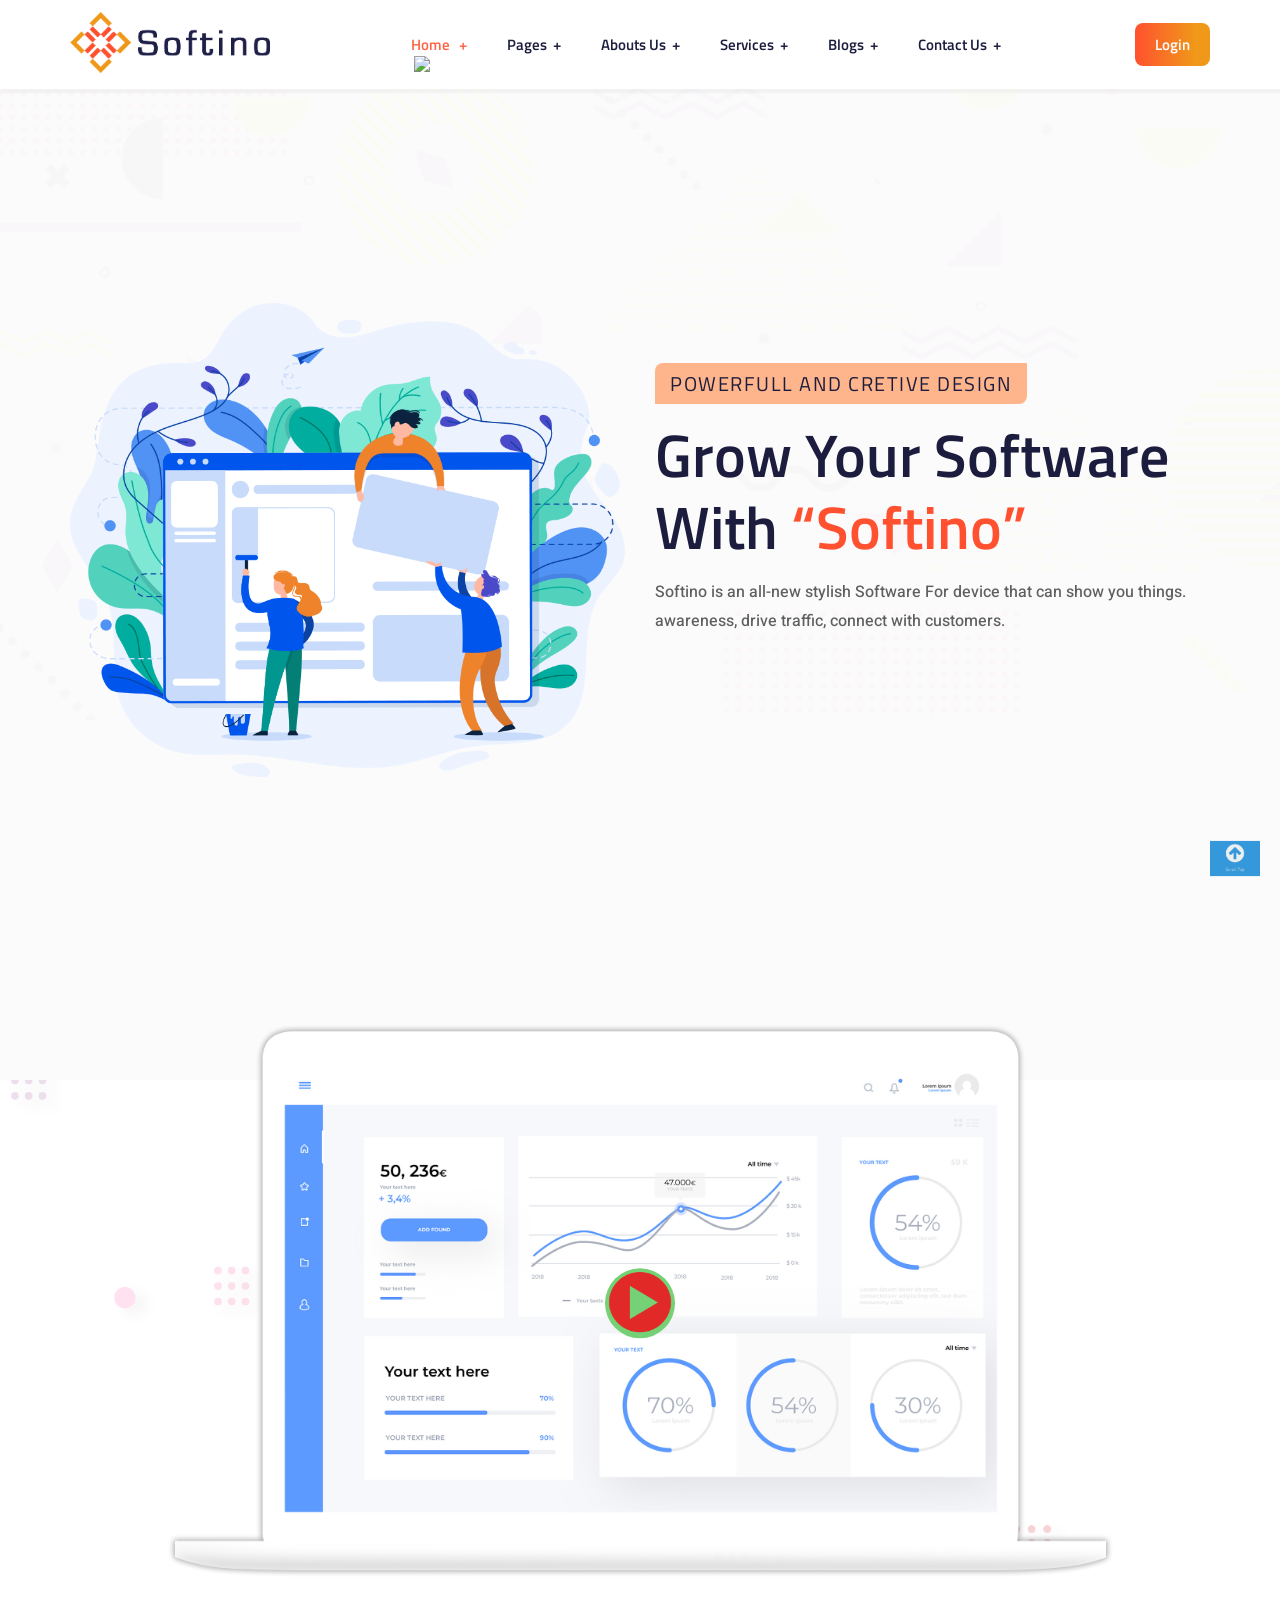
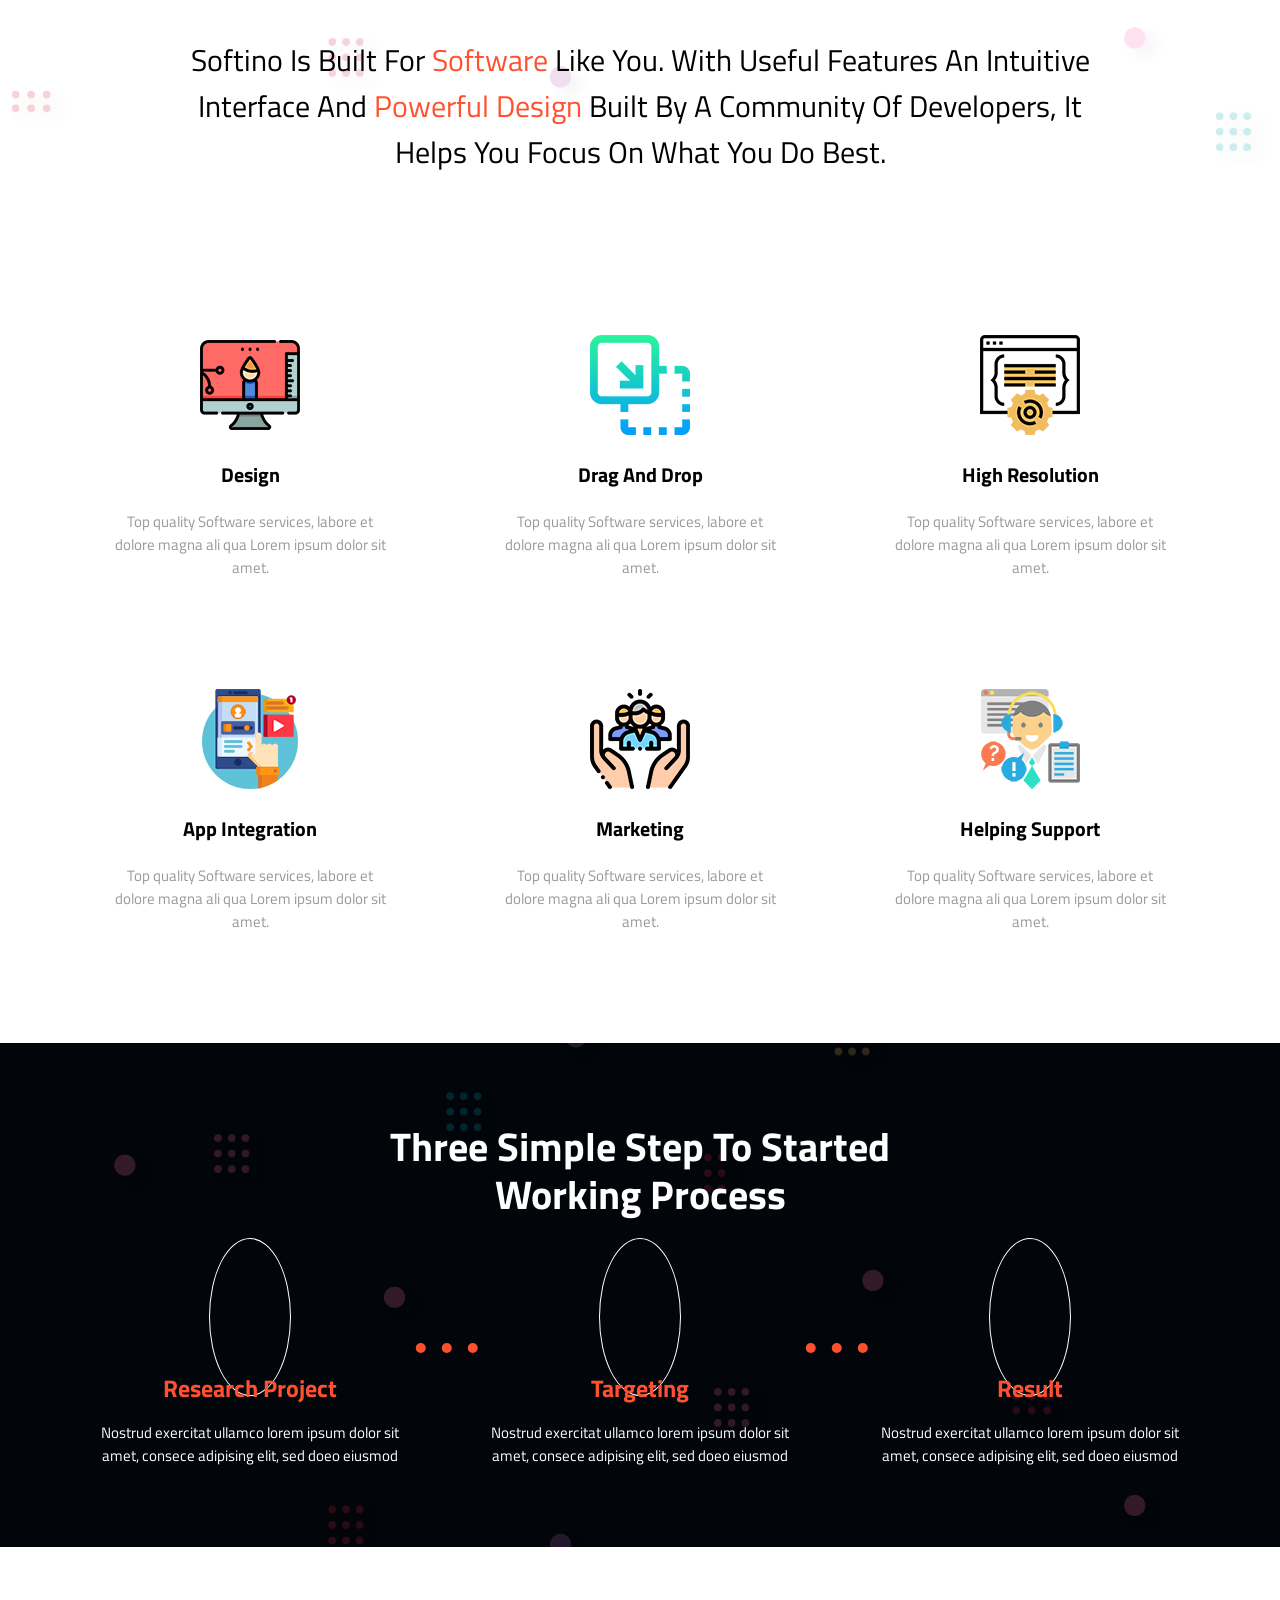
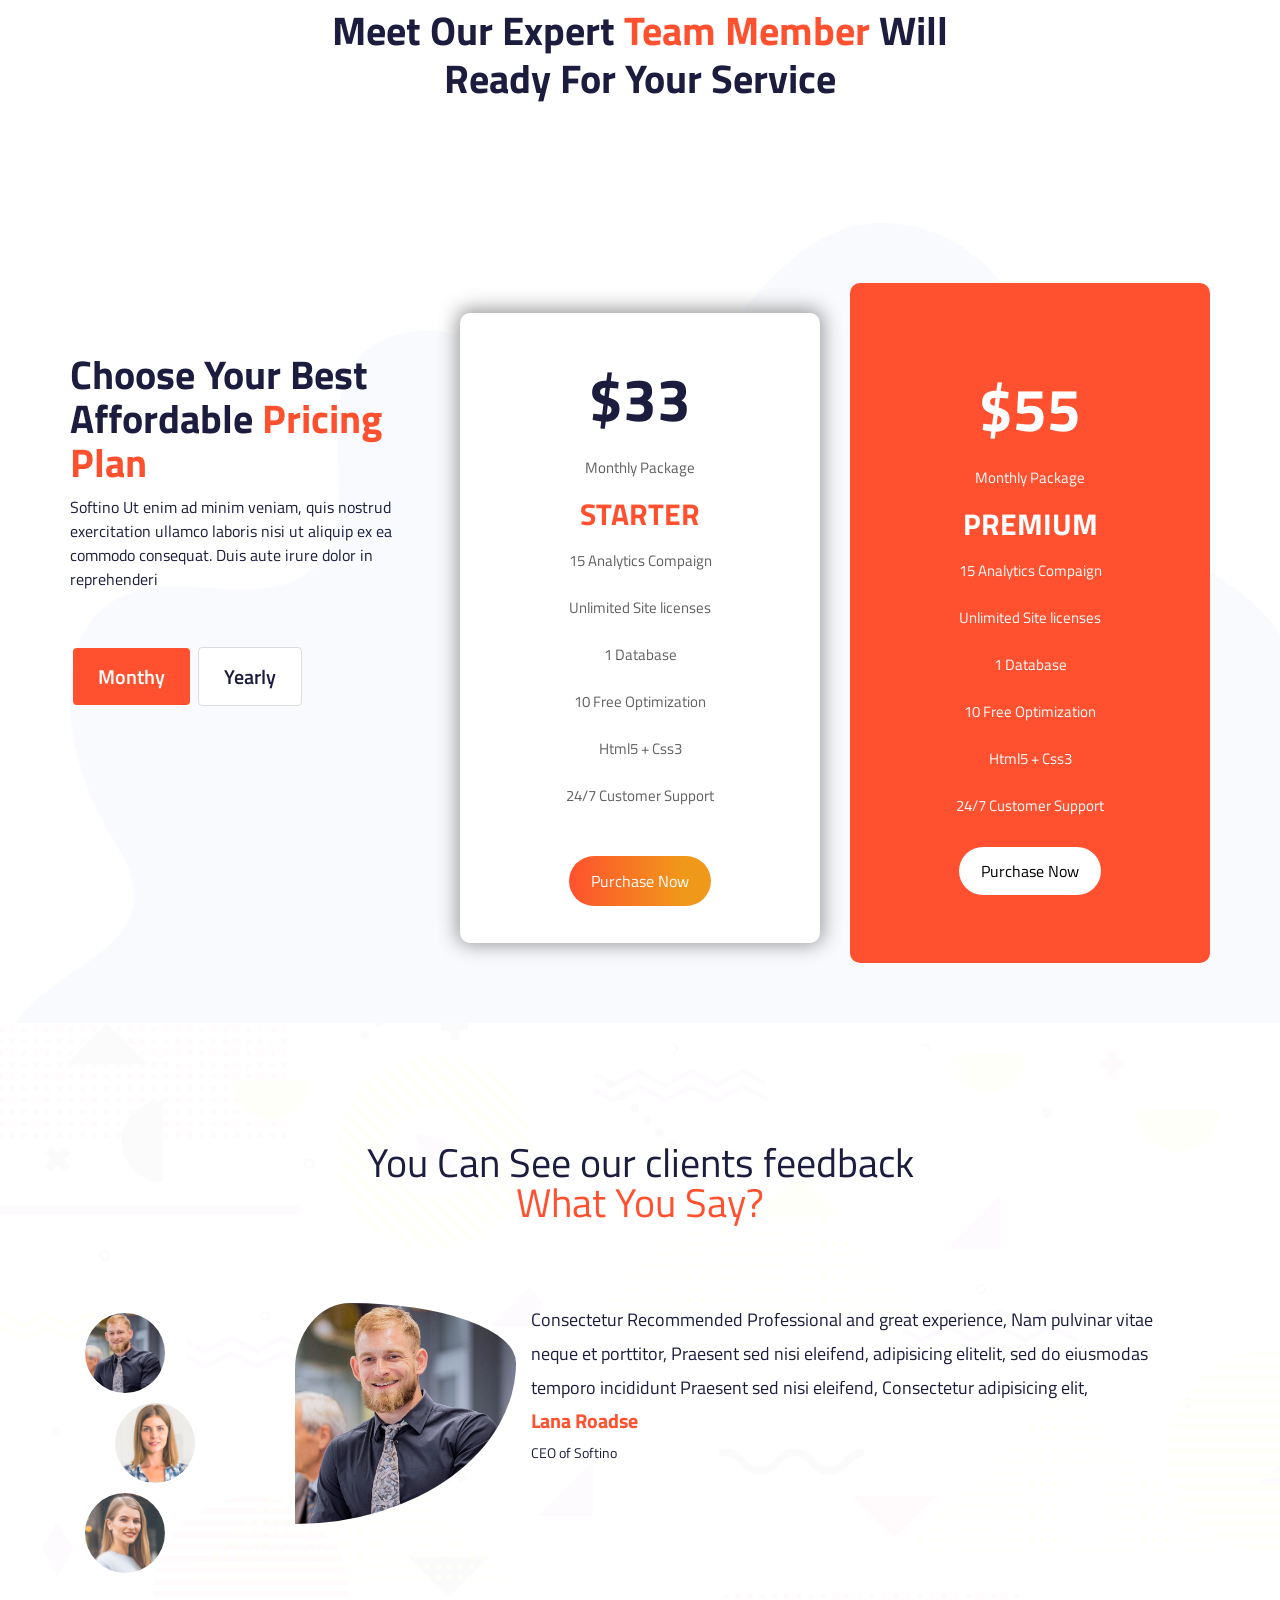
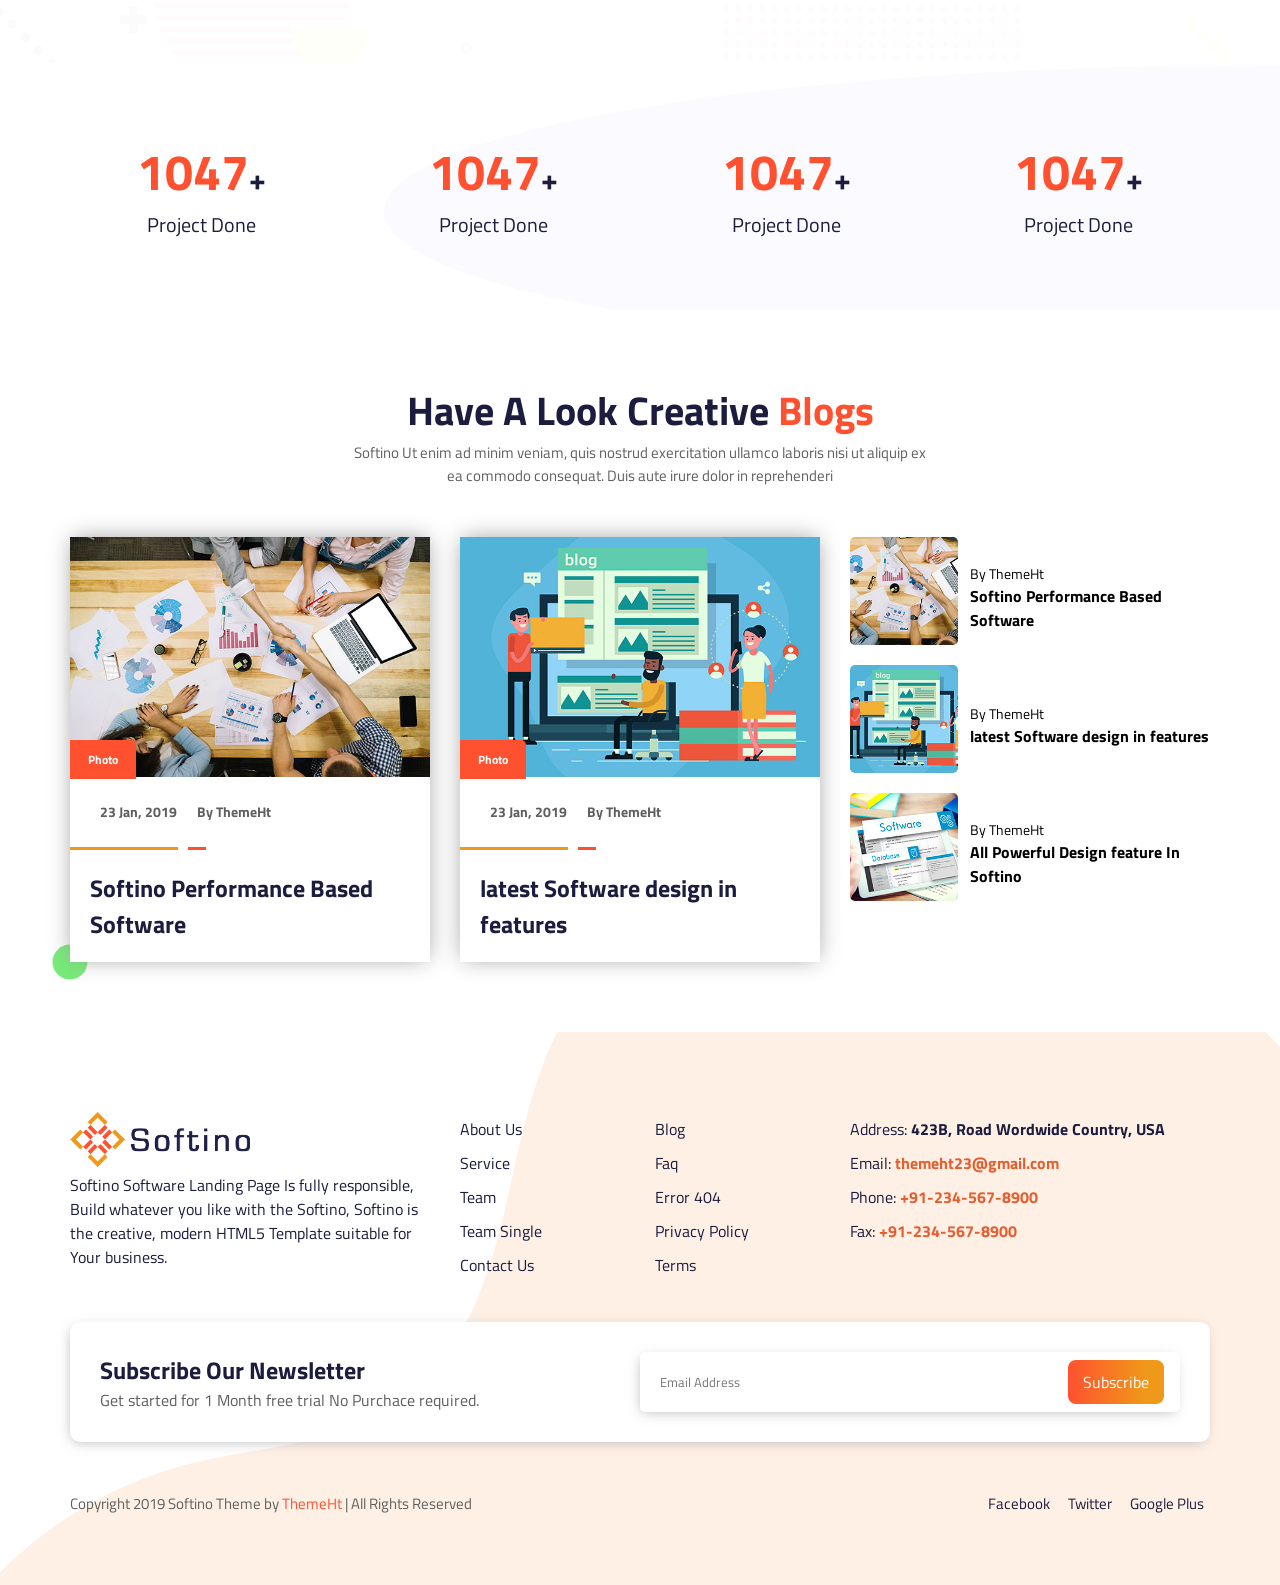
==== index.html @ b40e6adf "Up Up" ====
<!DOCTYPE html>
<html lang="en">

<head>
    <meta charset="UTF-8">
    <meta name="viewport" content="width=device-width, initial-scale=1.0">
    <title>Document</title>
    <link rel="stylesheet" href="./assets/css/style.css">
    <link rel="stylesheet" href="./assets/css/grid.css">
    <!-- font style -->
    <link href="https://fonts.googleapis.com/css?family=Titillium+Web&display=swap" rel="stylesheet">
    <link href="https://fonts.googleapis.com/css?family=Titillium+Web&display=swap" rel="stylesheet">
    <link href="https://fonts.googleapis.com/css?family=Poppins:300,400,500,600,700,800" rel="stylesheet">
    <link href="https://fonts.googleapis.com/css?family=Heebo&display=swap" rel="stylesheet">
    <!-- end google font -->


    <!-- <link rel="stylesheet" href="https://stackpath.bootstrapcdn.com/font-awesome/4.7.0/css/font-awesome.min.css"> -->
    <link rel="stylesheet" href="https://cdnjs.cloudflare.com/ajax/libs/OwlCarousel2/2.3.4/assets/owl.carousel.min.css">
    <link rel="stylesheet" href="./assets/css/fontawesome-free-5.13.0-web/css/all.min.css">
    <link rel="stylesheet" href="./assets/css/owl.carousel.css">
</head>

<body>
    <div id="wrapper" class="wrapper">
        <div class="wrapper--loading">
            <img src="./assets/img/load.gif" width="10%" alt="">
        </div>
        <!-- start header -->
        <div class="" id="topcontent"></div>
        <div class="header">
            <div class="container-fluid">
                <div class="container">
                    <div class="header__menu">
                        <div class="header__logo">
                            <img src="./assets/img/logo-color-3.png" alt="">
                        </div>
                        <ul class="menu__list">
                            <li class="list--item" id="item1">
                                <div class="list--item-black">
                                    <a href="index.html">Home
                                        <img src="https://img.icons8.com/color/30/000000/ellipsis.png" />
                                    </a>
                                    <a href="">+</a>
                                </div>
                            </li>
                            <li class="list--item" id="item2">
                                <div class="list--item-black">
                                    <a href="#5">Pages</a><a href="">+</a>
                                </div>
                                <ul class="drop__menu">
                                    <li>Team</li>
                                    <li>Team Single</li>
                                    <li>Faq</li>
                                    <li>Element</li>
                                    <li class="dropNeo" id="item7">
                                        <h5 href="">Coming Soon</h5>
                                        <ul class="drop__menu2">
                                            <li>Team</li>
                                            <li>Team Single</li>
                                            <li>Faq</li>
                                            <li>Element</li>
                                        </ul>
                                    </li>
                                    <li>Error 404</li>
                                </ul>
                            </li>
                            <li class="list--item" id="item3">
                                <div class="list--item-black">
                                    <a href="about.html">Abouts Us</a><a href="">+</a></div>
                                <ul class="drop__menu">
                                    <li>About Us 1</li>
                                    <li>About Us 2</li>
                                </ul>
                            </li>
                            <li class="list--item" id="item4">
                                <div class="list--item-black">
                                    <a href="single.html">Services</a><a href="">+</a></div>
                                <ul class="drop__menu">
                                    <li>Services 1</li>
                                    <li class="dropNeo" id="item8">
                                        <h5 href="">Services 2</h5>
                                        <ul class="drop__menu2">
                                            <li>Team</li>
                                            <li>Team Single</li>
                                            <li>Faq</li>
                                            <li>Element</li>
                                        </ul>
                                    </li>
                                </ul>
                            </li>
                            <li class="list--item" id="item5">
                                <div class="list--item-black">
                                    <a href="aboutUs.html">Blogs</a><a href="">+</a></div>
                                <ul class="drop__menu">
                                    <li>Blog Grid 2</li>
                                    <li>Blog Left Sidebar</li>
                                    <li>Blog Right Sidebar</li>
                                    <li>Blog Single</li>
                                </ul>
                            </li>
                            <li class="list--item" id="item6">
                                <div class="list--item-black">
                                    <a href="">Contact Us</a><a href="">+</a></div>
                                <ul class="drop__menu">
                                    <li>Contact 1</li>
                                    <li>Contact 2</li>
                                </ul>
                            </li>
                        </ul>
                        <div class="header__btn">
                            <div class="humberger">
                                <div class="line"></div>
                                <div class="line"></div>
                                <div class="line"></div>
                            </div>
                            <a href="">Login</a>
                        </div>
                    </div>
                </div>
            </div>
        </div>
        <!-- end header -->
        <!-- start banner -->
        <div class="banner">
            <div class="overlay"></div>
            <div class="container-fluid">
                <div class="container">
                    <div class="row">
                        <div class="col-lg-6 col-md-12 col-12">
                            <div class="banner__left">
                                <img width="100%" src="./assets/img/02.png" alt="">
                            </div>
                        </div>
                        <div class="col-lg-6 col-md-12 col-12">
                            <div class="banner__right">
                                <div class="banner__rigth--content">
                                    <h2>POWERFULL AND CRETIVE DESIGN
                                    </h2>
                                    <p> Grow Your Software With
                                        <span> “Softino” </span>
                                    </p>

                                    <h5>Softino is an all-new stylish Software For device that can show you things. awareness, drive traffic, connect with customers.</h5>
                                </div>
                            </div>
                        </div>
                    </div>
                </div>
            </div>
        </div>
        <!-- end banner -->
        <!-- start buid -->
        <div class="build">
            <div class="container-fluid">
                <div class="container">
                    <div class="row">
                        <div class="col-lg-10 col-md-12 offset-lg-1 col-12">
                            <div class="build__img">
                                <img src="./assets/img/lap.png" width="100%" alt="">
                                <div class="build--overlay">
                                    <img width="80px" src="./assets/img/youtube-icon-png-circle-16.png" alt="">
                                    <div class="build__circle1"></div>
                                    <div class="build__circle2"></div>
                                </div>
                            </div>
                            <div class="buid__text">
                                <p>Softino Is Built For <a href="">Software</a> Like You. With Useful Features An Intuitive Interface And <a href="">Powerful Design</a> Built By A Community Of Developers, It Helps You Focus On What You Do Best.</p>
                            </div>
                        </div>
                        <div class="col-lg-10 col-md-12 offset-lg-1 col-12"></div>
                    </div>
                </div>
            </div>
        </div>
        <!-- end build -->
        <!-- start services -->
        <div id="services" class="services">
            <div class="container-fluid">
                <div class="container">
                    <div class="row">
                        <div class="col-lg-4 col-md-6 col-12">
                            <div class="services__card">
                                <div class="services__component">
                                    <img src="./assets/img/06.png" width="100px" alt="">
                                    <h1>Design</h1>
                                    <p>Top quality Software services, labore et dolore magna ali qua Lorem ipsum dolor sit amet.</p>
                                    <div class="services--overlay">
                                        <div class="over--orange"></div>
                                    </div>
                                    <div class="services--overlay2">
                                    </div>
                                </div>
                            </div>
                        </div>
                        <div class="col-lg-4 col-md-6 col-12">
                            <div class="services__card">
                                <div class="services__component">
                                    <img src="./assets/img/07.png" width="100px" alt="">
                                    <h1>Drag And Drop</h1>
                                    <p>Top quality Software services, labore et dolore magna ali qua Lorem ipsum dolor sit amet.</p>
                                    <div class="services--overlay">
                                        <div class="over--orange"></div>
                                    </div>
                                    <div class="services--overlay2">
                                    </div>
                                </div>
                            </div>
                        </div>
                        <div class="col-lg-4 col-md-6 col-12">
                            <div class="services__card">
                                <div class="services__component">
                                    <img src="./assets/img/08.png" width="100px" alt="">
                                    <h1>High Resolution</h1>
                                    <p>Top quality Software services, labore et dolore magna ali qua Lorem ipsum dolor sit amet.</p>
                                    <div class="services--overlay">
                                        <div class="over--orange"></div>
                                    </div>
                                    <div class="services--overlay2">
                                    </div>
                                </div>
                            </div>
                        </div>
                        <div class="col-lg-4 col-md-6 col-12">
                            <div class="services__card">
                                <div class="services__component">
                                    <img src="./assets/img/04.png" width="100px" alt="">
                                    <h1>App Integration</h1>
                                    <p>Top quality Software services, labore et dolore magna ali qua Lorem ipsum dolor sit amet.</p>
                                    <div class="services--overlay">
                                        <div class="over--orange"></div>
                                    </div>
                                    <div class="services--overlay2">
                                    </div>
                                </div>
                            </div>
                        </div>
                        <div class="col-lg-4 col-md-6 col-12">
                            <div class="services__card">
                                <div class="services__component">
                                    <img src="./assets/img/03.png" width="100px" alt="">
                                    <h1>Marketing</h1>
                                    <p>Top quality Software services, labore et dolore magna ali qua Lorem ipsum dolor sit amet.</p>
                                    <div class="services--overlay">
                                        <div class="over--orange"></div>
                                    </div>
                                    <div class="services--overlay2">
                                    </div>
                                </div>
                            </div>
                        </div>
                        <div class="col-lg-4 col-md-6 col-12">
                            <div class="services__card">
                                <div class="services__component">
                                    <img src="./assets/img/09.png" width="100px" alt="">
                                    <h1>Helping Support</h1>
                                    <p>Top quality Software services, labore et dolore magna ali qua Lorem ipsum dolor sit amet.</p>
                                    <div class="services--overlay">
                                        <div class="over--orange"></div>
                                    </div>
                                    <div class="services--overlay2">
                                    </div>
                                </div>
                            </div>
                        </div>
                    </div>
                </div>
            </div>
        </div>
        <!-- end services -->
        <!-- start work -->
        <div id="work" class="work">
            <div class="work--overlay"></div>
            <div class="container-fluid">
                <div class="container">
                    <div class="work__title">
                        <h1>Three Simple Step To Started</h1>
                        <h1>Working Process</h1>
                    </div>
                    <div class="row">
                        <div class="col-lg-4 col-md-12 col-12">
                            <div class="work__component">
                                <div class="work__card">
                                    <div class="work__icon">
                                        <i class="far fa-lightbulb"></i>
                                    </div>
                                    <div class="work__text">
                                        <h1>Research Project</h1>
                                        <p>Nostrud exercitat ullamco lorem ipsum dolor sit amet, consece adipising elit, sed doeo eiusmod</p>
                                    </div>
                                </div>
                            </div>
                        </div>
                        <div class="col-lg-4 col-md-12 col-12">
                            <div class="work__component">
                                <div class="work__card">
                                    <div class="work__icon">
                                        <i class="fas fa-rocket"></i>
                                    </div>
                                    <div class="work__text">
                                        <h1>Targeting</h1>
                                        <p>Nostrud exercitat ullamco lorem ipsum dolor sit amet, consece adipising elit, sed doeo eiusmod</p>
                                    </div>
                                    <ul class="work__dots">
                                        <li class="dot dot1"></li>
                                        <li class="dot dot2"></li>
                                        <li class="dot dot3"></li>
                                    </ul>
                                </div>
                            </div>
                        </div>
                        <div class="col-lg-4 col-md-12 col-12">
                            <div class="work__component">
                                <div class="work__card">
                                    <div class="work__icon">
                                        <i class="far fa-check-square"></i>
                                    </div>
                                    <div class="work__text">
                                        <h1>Result</h1>
                                        <p>Nostrud exercitat ullamco lorem ipsum dolor sit amet, consece adipising elit, sed doeo eiusmod</p>
                                    </div>
                                    <ul class="work__dots">
                                        <li class="dot dot1"></li>
                                        <li class="dot dot2"></li>
                                        <li class="dot dot3"></li>
                                    </ul>
                                </div>
                            </div>
                        </div>
                    </div>
                </div>
            </div>
        </div>
        <!-- end work -->
        <!-- start member -->
        <div class="member">
            <div class="container-fluid">
                <div class="container">
                    <div class="row">
                        <div class="col-lg-8 col-md-10 col-12 offset-lg-2 offset-md-1">
                            <div class="member__title">
                                <h1>Meet Our Expert <span>Team Member</span> Will</h1>
                                <h1>Ready For Your Service</h1>
                            </div>
                        </div>
                        <div class="col-lg-12 col-md-12 col-12">

                        </div>
                    </div>
                    <div class="member__slide">
                        <div class="owl-carousel owl-theme">
                            <div class="item">
                                <div class="member__component">
                                    <div class="member__card">
                                        <div class="member__img">
                                            <img src="./assets/img/fake1.jpg" alt="">
                                            <div class="member__overlay">
                                                <i class="far fa-check-circle"></i>
                                            </div>
                                        </div>
                                        <div class="member__text">
                                            <h3>Manager</h3>
                                            <h2>James Lynn</h2>
                                            <ul class="mem__social">
                                                <li><i class="fab fa-facebook"></i></li>
                                                <li><i class="fab fa-twitter"></i></li>
                                                <li><i class="fab fa-gg-circle"></i></li>
                                                <li><i class="fas fa-info-circle"></i></li>
                                            </ul>
                                        </div>
                                    </div>
                                </div>
                            </div>
                            <div class="item">
                                <div class="member__component">
                                    <div class="member__card">
                                        <div class="member__img">
                                            <img src="./assets/img/fake3.jpg" alt="">
                                            <div class="member__overlay">
                                                <i class="far fa-check-circle"></i>
                                            </div>
                                        </div>
                                        <div class="member__text">
                                            <h3>Manager</h3>
                                            <h2>Jemy Lusto</h2>
                                            <ul class="mem__social">
                                                <li><i class="fab fa-facebook"></i></li>
                                                <li><i class="fab fa-twitter"></i></li>
                                                <li><i class="fab fa-gg-circle"></i></li>
                                                <li><i class="fas fa-info-circle"></i></li>
                                            </ul>
                                        </div>
                                    </div>
                                </div>
                            </div>
                            <div class="item">
                                <div class="member__component">
                                    <div class="member__card">
                                        <div class="member__img">
                                            <img src="./assets/img/fake4.jpg" alt="">
                                            <div class="member__overlay">
                                                <i class="far fa-check-circle"></i>
                                            </div>
                                        </div>
                                        <div class="member__text">
                                            <h3>Manager</h3>
                                            <h2>Tom Roadse</h2>
                                            <ul class="mem__social">
                                                <li><i class="fab fa-facebook"></i></li>
                                                <li><i class="fab fa-twitter"></i></li>
                                                <li><i class="fab fa-gg-circle"></i></li>
                                                <li><i class="fas fa-info-circle"></i></li>
                                            </ul>
                                        </div>
                                    </div>
                                </div>
                            </div>
                            <div class="item">
                                <div class="member__component">
                                    <div class="member__card">
                                        <div class="member__img">
                                            <img src="./assets/img/fake2.jpg" alt="">
                                            <div class="member__overlay">
                                                <i class="far fa-check-circle"></i>
                                            </div>
                                        </div>
                                        <div class="member__text">
                                            <h3>Manager</h3>
                                            <h2>Lanna Dior</h2>
                                            <ul class="mem__social">
                                                <li><i class="fab fa-facebook"></i></li>
                                                <li><i class="fab fa-twitter"></i></li>
                                                <li><i class="fab fa-gg-circle"></i></li>
                                                <li><i class="fas fa-info-circle"></i></li>
                                            </ul>
                                        </div>
                                    </div>
                                </div>
                            </div>
                        </div>
                    </div>
                </div>
            </div>
        </div>
        <!-- end member -->
        <!-- start plan -->
        <div class="plan">
            <div class="container-fluid">
                <div class="container">
                    <div class="row">
                        <div class="col-lg-4 col-md-12 col-12">
                            <div class="plan__title">
                                <h1>Choose Your Best Affordable <span> Pricing Plan</span></h1>
                                <p>Softino Ut enim ad minim veniam, quis nostrud exercitation ullamco laboris nisi ut aliquip ex ea commodo consequat. Duis aute irure dolor in reprehenderi</p>
                                <div class="plan__btn">
                                    <a href="" class="btn--month">Monthy</a>
                                    <a href="" class="btn--year">Yearly</a>
                                </div>
                            </div>
                        </div>
                        <div class="col-lg-4 col-md-6 col-12">
                            <div class="plan__card cardCenter">
                                <div class="plan__component card1">
                                    <h1>$33</h1>
                                    <p>Monthly Package</p>
                                    <h2>STARTER</h2>
                                    <p>15 Analytics Compaign</p>
                                    <p>Unlimited Site licenses</p>
                                    <p>1 Database</p>
                                    <p>10 Free Optimization</p>
                                    <p>Html5 + Css3</p>
                                    <p>24/7 Customer Support</p>
                                    <div class="plan__button">
                                        <a href="">Purchase Now</a>
                                    </div>
                                </div>
                            </div>
                        </div>
                        <div class="col-lg-4 col-md-6 col-12">
                            <div class="plan__card cardRight">
                                <div class="plan__component card2">
                                    <h1>$55</h1>
                                    <p>Monthly Package</p>
                                    <h2>PREMIUM</h2>
                                    <p>15 Analytics Compaign</p>
                                    <p>Unlimited Site licenses</p>
                                    <p>1 Database</p>
                                    <p>10 Free Optimization</p>
                                    <p>Html5 + Css3</p>
                                    <p>24/7 Customer Support</p>
                                    <div class="plan__button">
                                        <a href="">Purchase Now</a>
                                    </div>
                                </div>
                            </div>
                        </div>
                    </div>
                </div>
            </div>
        </div>
        <!-- end plan -->

        <!-- Start Clients -->
        <div class="clients">
            <h2>You Can See our clients feedback <br><span>What You Say?</span></h2>
            <div class="clients__wrap container dflex">
                <ul class="clients__control col-12 col-lg-2">
                    <li data-count="0" class="clients__button active"><img src="./assets/img/boy1.jpg" alt=""></li>
                    <li data-count="1" class="clients__button"><img src="./assets/img/girl2.jpg" alt=""></li>
                    <li data-count="2" class="clients__button"><img src="./assets/img/girl1.jpg" alt=""></li>
                </ul>
                <div class="clients__slider col-12 col-lg-10">
                    <ul class="clients__items dflex">
                        <li class="clients__item dflex">
                            <div class="clients__quote">
                                <i class="fas fa-quote-right"></i>
                            </div>
                            <img class="col-md-3 col-6" src="./assets/img/boy1.jpg" alt="">
                            <div class="clients__content col-md-9 col-12">
                                <p>Consectetur Recommended Professional and great experience, Nam pulvinar vitae neque et porttitor, Praesent sed nisi eleifend, adipisicing elitelit, sed do eiusmodas temporo incididunt Praesent sed nisi eleifend, Consectetur
                                    adipisicing elit,</p>
                                <div class="clients__caption">
                                    <span class="line line1"></span>
                                    <span class="line line2"></span>
                                    <h5>Lana Roadse</h5>
                                    <p>CEO of Softino</p>
                                </div>
                            </div>
                        </li>

                        <li class="clients__item dflex">
                            <div class="clients__quote">
                                <i class="fas fa-quote-right"></i>
                            </div>
                            <img class="col-md-3 col-6" src="./assets/img/girl2.jpg" alt="">
                            <div class="clients__content col-md-9 col-12">
                                <p>Professional Recommended crofessional and great experience, Nam pulvinar vitae neque et porttitor, Praesent sed nisi eleifend, adipisicing elit, sed do eiusmodas temporo incididunt Praesent sed nisi eleifend, Consectetur
                                    adipisicing elit,</p>
                                <div class="clients__caption">
                                    <span class="line line1"></span>
                                    <span class="line line2"></span>
                                    <h5>Lana Roadse</h5>
                                    <p>CEO of Softino</p>
                                </div>
                            </div>
                        </li>

                        <li class="clients__item dflex">
                            <div class="clients__quote">
                                <i class="fas fa-quote-right"></i>
                            </div>
                            <img class="col-md-3 col-6" src="./assets/img/girl1.jpg" alt="">
                            <div class="clients__content col-md-9 col-12">
                                <p>Recommended Professional and great experience, Nam pulvinar vitae neque et porttitor, Praesent sed nisi eleifend, Consectetur adipisicing elit, sed do eiusmodas temporo incididunt Praesent sed nisi eleifend, Consectetur
                                    adipisicing elit,</p>
                                <div class="clients__caption">
                                    <span class="line line1"></span>
                                    <span class="line line2"></span>
                                    <h5>Lana Roadse</h5>
                                    <p>CEO of Softino</p>
                                </div>
                            </div>
                        </li>
                    </ul>
                </div>
            </div>
        </div>
        <!-- End Clients -->
        <!-- start count -->
        <div class="count">
            <div class="count__overlay"></div>
            <div class="container-fluid">
                <div class="container">
                    <div class="row">
                        <div class="col-lg-3 col-md-6 col-12">
                            <div class="count__component">
                                <h1 id="count1">2304</h1>
                                <p>Project Done</p>
                            </div>
                        </div>
                        <div class="col-lg-3 col-md-6 col-12">
                            <div class="count__component">
                                <h1 id="count2">2304</h1>
                                <p>Project Done</p>
                            </div>
                        </div>
                        <div class="col-lg-3 col-md-6 col-12">
                            <div class="count__component">
                                <h1 id="count3">2304</h1>
                                <p>Project Done</p>
                            </div>
                        </div>
                        <div class="col-lg-3 col-md-6 col-12">
                            <div class="count__component">
                                <h1 id="count4">2304</h1>
                                <p>Project Done</p>
                            </div>
                        </div>
                    </div>
                </div>
            </div>
        </div>
        <!-- end count -->
        <!-- start blog -->
        <div class="blog">
            <div class="container-fluid">
                <div class="container">
                    <div class="blog__title">
                        <h1>Have A Look Creative <span>Blogs</span></h1>
                        <p>Softino Ut enim ad minim veniam, quis nostrud exercitation ullamco laboris nisi ut aliquip ex</p>
                        <p>ea commodo consequat. Duis aute irure dolor in reprehenderi</p>
                    </div>
                    <div class="row">
                        <div class="col-lg-4 col-md-6 col-sm-12 col-12">
                            <div class="blog__card card__circle">
                                <div class="blog__img">
                                    <img src="./assets/img/blog1.jpg" width="100%" alt="">
                                    <div class="blog__overlay1"></div>
                                    <div class="blog__overlay2"></div>
                                    <div class="text-blog">
                                        <h1>Photo</h1>
                                    </div>
                                </div>
                                <ul class="list-blog">
                                    <li><i class="far fa-calendar-minus"></i></li>
                                    <li>
                                        <h5>23 Jan, 2019</h5>
                                    </li>
                                    <li><i class="far fa-user"></i></li>
                                    <li>
                                        <h5>By ThemeHt</h5>
                                    </li>
                                </ul>
                                <div class="line">
                                    <div class="line1"></div>
                                    <div class="line2"></div>
                                </div>
                                <div class="blog__title--small">
                                    <h2>Softino Performance Based Software</h2>
                                </div>
                                <div class="circle--green">

                                </div>
                                <div class="circle--child">

                                </div>

                            </div>
                        </div>
                        <div class="col-lg-4 col-md-6 col-sm-12 col-12">
                            <div class="blog__card">
                                <div class="blog__img">
                                    <img src="./assets/img/blog2.jpg" width="100%" alt="">
                                    <div class="blog__overlay1"></div>
                                    <div class="blog__overlay2"></div>
                                    <div class="text-blog">
                                        <h1>Photo</h1>
                                    </div>
                                </div>
                                <ul class="list-blog">
                                    <li><i class="far fa-calendar-minus"></i></li>
                                    <li>
                                        <h5>23 Jan, 2019</h5>
                                    </li>
                                    <li><i class="far fa-user"></i></li>
                                    <li>
                                        <h5>By ThemeHt</h5>
                                    </li>
                                </ul>
                                <div class="line">
                                    <div class="line1"></div>
                                    <div class="line2"></div>
                                </div>
                                <div class="blog__title--small">
                                    <h2>latest Software design in features</h2>
                                </div>
                            </div>
                        </div>
                        <div class="col-lg-4 col-md-12 col-12">
                            <div class="blog__term">
                                <div class="blog__component">
                                    <img src="./assets/img/small2.jpg" width="30%" alt="">
                                    <div class="blog__component--text">
                                        <p>By ThemeHt</p>
                                        <h1>Softino Performance Based Software</h1>
                                    </div>
                                </div>
                            </div>
                            <div class="blog__term">
                                <div class="blog__component">
                                    <img src="./assets/img/small1.jpg" width="30%" alt="">
                                    <div class="blog__component--text">
                                        <p>By ThemeHt</p>
                                        <h1>latest Software design in features</h1>
                                    </div>
                                </div>
                            </div>
                            <div class="blog__term">
                                <div class="blog__component">
                                    <img src="./assets/img/sn.jpg" width="30%" alt="">
                                    <div class="blog__component--text">
                                        <p>By ThemeHt</p>
                                        <h1>All Powerful Design feature In Softino</h1>
                                    </div>
                                </div>
                            </div>
                        </div>
                    </div>
                </div>
            </div>
        </div>

        <!-- end blog -->
        <!-- start footer -->
        <div class="footer">
            <div class="footer--overlay"></div>
            <div class="container-fluid">
                <div class="container">
                    <div class="row">
                        <div class="col-lg-4 col-md-6 col-12">
                            <div class="footer__card footer1">
                                <img width="50%" src="./assets/img/logo-color-3.png" alt="">
                                <p>Softino Software Landing Page Is fully responsible, Build whatever you like with the Softino, Softino is the creative, modern HTML5 Template suitable for Your business.</p>
                            </div>
                        </div>
                        <div class="col-lg-2 col-md-3 col-6">
                            <ul class="footer__card">
                                <li>About Us</li>
                                <li>Service</li>
                                <li>Team</li>
                                <li>Team Single</li>
                                <li>Contact Us</li>
                            </ul>
                        </div>
                        <div class="col-lg-2 col-md-3 col-6">
                            <ul class="footer__card">
                                <li>Blog</li>
                                <li>Faq</li>
                                <li>Error 404</li>
                                <li>Privacy Policy</li>
                                <li>Terms</li>
                            </ul>
                        </div>
                        <div class="col-lg-4 col-md-12 col-12">
                            <ul class="footer__card">
                                <li>
                                    <p>Address:
                                        <span> 423B, Road Wordwide Country, USA</span>
                                    </p>
                                </li>
                                <li>Email: <span>themeht23@gmail.com</span></li>
                                <li>Phone: <span> +91-234-567-8900</span></li>
                                <li>Fax: <span>+91-234-567-8900</span></li>
                            </ul>
                        </div>
                        <div class="col-lg-12 col-md-12 col-12">
                            <div class="footer__email">
                                <div class="footer__email--left">
                                    <h1>Subscribe Our Newsletter</h1>
                                    <p>Get started for 1 Month free trial No Purchace required.</p>
                                </div>
                                <div class="footer__email--right">
                                    <input type="text" placeholder="Email Address">
                                    <div class="input__btn">
                                        <a href=""> Subscribe</a>
                                    </div>
                                </div>
                            </div>
                        </div>
                        <div class="col-lg-8 col-md-12 col-12">
                            <div class="footer__last footer__copy">
                                <p>Copyright 2019 Softino Theme by <span>ThemeHt</span> | All Rights Reserved</p>
                            </div>
                        </div>
                        <div class="col-lg-4 col-md-12 col-12">
                            <ul class="footer__last footer__social">
                                <li><i class="fab fa-facebook-f"></i>Facebook</li>
                                <li><i class="fab fa-twitter"></i>Twitter</li>
                                <li><i class="fab fa-google-plus-g"></i>Google Plus</li>
                            </ul>
                        </div>
                    </div>
                </div>
            </div>
        </div>
        <!-- end footer -->

        <div class="scroll--top">
            <a href="#topcontent"><img src="./assets/img/scroll-to-top-icon-35.jpg" width="50px" alt=""></a>
        </div>
    </div>

    <script src="./assets/common/jquery-3.4.1.js"></script>
    <script src="./assets/common/owl.carousel.js"></script>

    <script src="./assets/common/loading.js"></script>
    <script src="./assets/common/main.js"></script>
    <script src="./assets/common/menu.js"></script>
    <script src="./assets/common/count.js"></script>

</body>

</html>
---- assets/css/style.css ----
* {
        margin: 0;
        padding: 0;
        box-sizing: border-box;
        font-family: 'Titillium Web', sans-serif;
    }
    
    html {
        scroll-behavior: smooth;
        font-size: 62.5%;
    }
    
    ul,
    ol {
        list-style: none;
    }
    /* style header */
    /* ================================================= */
    
    @media (min-width:1200px) {
        .container {
            min-width: 1170px;
        }
    }
    
    .wrapper {
        position: relative;
        max-width: 100%;
        overflow: hidden;
    }
    
    .wrapper--loading {
        position: fixed;
        z-index: 99999;
        width: 100%;
        top: 0;
        left: 0;
        display: flex;
        height: 100vh;
        transition: 0.9s;
        background-color: rgb(0, 0, 0);
    }
    
    #wrapper .wrapper--disable {
        opacity: 0;
        z-index: -999;
    }
    
    .wrapper .wrapper--loading img {
        margin: auto;
    }
    
    .scroll--top {
        position: fixed;
        right: 2rem;
        bottom: 2rem;
    }
    /* =================style header================================ */
    
    .header {
        box-shadow: 3px 2px 2px 2px rgba(204, 204, 204, 0.205);
        position: fixed;
        width: 100%;
        padding: 1.2rem 0;
        z-index: 99;
        background-color: rgb(255, 255, 255);
        transition: 0.5s;
    }
    
    .fixmenu {
        padding: 0;
        width: 100%;
    }
    
    .header__menu {
        display: flex;
        white-space: nowrap;
        justify-content: space-between;
        align-items: center;
    }
    
    .header__menu .header__logo img {
        width: 200px;
    }
    
    .header__menu .menu__list {
        display: flex;
        align-items: center;
    }
    
    .header__menu .menu__list .list--item {
        padding: 1.2rem 2rem;
        display: flex;
        position: relative;
        align-items: center;
    }
    
    .header__menu .menu__list a {
        color: #1C1D3E;
        font-size: 15px;
        font-weight: 600;
        transition: 0.3s;
        text-decoration: none;
    }
    
    .header__menu .menu__list .list--item a:last-child {
        padding-left: 0.6rem;
    }
    
    .header__menu .menu__list .list--item {
        position: relative;
    }
    
    .header__menu .menu__list li:first-child a {
        color: #FF6547;
        position: relative;
        padding-left: 0.6rem;
    }
    
    .header__menu .menu__list a:hover {
        color: #FF6547;
    }
    
    .header__menu .menu__list .list--item img {
        animation: fade ease-in-out 0.8s infinite;
        position: absolute;
        width: 3rem;
        left: 50%;
        transform: translateX(-50%);
        top: 100%;
    }
    
    .header__menu .menu__list .list--item .drop__menu {
        border-radius: 0.4rem;
        padding-left: 2rem;
        cursor: pointer;
    }
    
    .header__menu .menu__list .list--item .drop__menu li {}
    
    .header__menu .menu__list .list--item .drop__menu .dropNeo {
        position: relative;
    }
    
    @media (min-width:992px) {
        .header__menu .menu__list .list--item .drop__menu .dropNeo:hover {
            padding-right: 3rem;
        }
        .header__menu .menu__list .list--item .drop__menu .dropNeo:hover .drop__menu2 {
            display: block;
        }
        .header__menu .menu__list .list--item .drop__menu .drop__menu2 {
            position: absolute;
            left: 100%;
            border-radius: 0.5rem;
            top: 0;
            padding-right: 5rem;
            display: none;
            transition: 0.3s;
            -webkit-box-shadow: -2px 3px 13px -4px rgba(122, 122, 122, 0.575);
            -moz-box-shadow: -2px 3px 13px -4px rgba(122, 122, 122, 0.596);
            box-shadow: -2px 3px 13px -4px rgba(122, 122, 122, 0.61);
            background-color: rgb(255, 255, 255);
        }
    }
    
    @media (max-width:991px) {
        .header__menu .menu__list .list--item .drop__menu .drop__menu2 {
            position: static;
            max-height: 0;
            border-radius: 0.5rem;
            margin-top: 1rem;
            transition: 0.3s;
            overflow: hidden;
        }
        .header__menu .menu__list .list--item .drop__menu .showmenu2 {
            max-height: 100vh;
            -webkit-box-shadow: 1px 11px 33px 8px rgba(0, 0, 0, 0.233);
            -moz-box-shadow: 1px 11px 33px 8px rgba(0, 0, 0, 0.24);
            box-shadow: 1px 11px 33px 8px rgba(0, 0, 0, 0.253);
        }
    }
    
    .header__menu .menu__list .list--item .drop__menu li {
        font-size: 15px;
        transition: ease-in 250ms;
    }
    
    .header__menu .menu__list .list--item .drop__menu li h5 {
        font-size: 15px;
        font-weight: 400;
    }
    
    .header__menu .menu__list .list--item .drop__menu>li:hover {
        color: #ff512f;
        padding-left: 2.8rem;
    }
    
    .header__menu .menu__list .list--item .drop__menu>li:hover ul {
        color: #1C1D3E;
    }
    
    .header__menu .menu__list .list--item .drop__menu .drop__menu2 li:hover {
        color: #ff512f;
        padding-left: 2.8rem;
    }
    
    .header__menu .header__btn a {
        color: white;
        transition: 0.3s;
        border-radius: 0.8rem;
        padding: 1rem 2rem;
        font-weight: 600;
        text-decoration: none;
        background: linear-gradient(90deg, rgba(255, 81, 47, 1) 0%, rgba(240, 152, 25, 1) 80%);
        font-size: 1.5rem;
    }
    
    .header__menu .header__btn {
        transition: 0.3s;
    }
    
    .header__menu .header__btn:hover {
        transform: translateY(-10%);
    }
    /* =============Style banner==================     */
    
    .banner {
        height: 120vh;
        position: relative;
        display: flex;
        align-items: center;
        background-color: #FBFBFB;
    }
    
    .banner .overlay {
        position: absolute;
        width: 100%;
        background-size: contain;
        background-repeat: no-repeat;
        height: 100%;
        animation: runbanner ease-in 8s infinite;
        background-image: url(../img/01.png);
        transform: translate(0, 0);
    }
    
    .banner .banner__left {
        display: flex;
        justify-content: center;
    }
    
    .banner .banner__right {
        padding-top: 6rem;
    }
    
    .banner .banner__right h2 {
        width: max-content;
        letter-spacing: 1.5px;
        border-radius: 8px 0 8px 0;
        font-size: 2rem;
        padding: 0.5rem 1.5rem;
        font-weight: normal;
        background-color: #FFB58C;
        color: #1c1d3e;
        font-family: 'Titillium Web', sans-serif;
    }
    
    .banner .banner__right p {
        padding: 1.5rem 0;
        line-height: 1.2;
        font-size: 6rem;
        font-weight: 600;
        font-family: 'Titillium Web', sans-serif;
        color: #1c1d3e;
    }
    
    .banner .banner__right span {
        color: #ff512f;
        font-family: 'Titillium Web', sans-serif;
    }
    
    .banner .banner__right h5 {
        line-height: 1.8;
        font-weight: 500;
        color: #5f5f5f;
        font-size: 1.6rem;
        font-family: 'Heebo', sans-serif;
    }
    
    .humberger {
        cursor: pointer;
    }
    
    .header__menu--left {
        display: flex;
    }
    
    .humberger .line {
        width: 3.3rem;
        height: 2px;
        margin: 0.4rem;
        background-color: #F3871E;
    }
    
    .humberger {
        display: none;
    }
    /* ============STyle buid=========== */
    
    .build {
        background-image: url(../img/bg.png);
        background-size: cover;
        background-position: center;
        background-repeat: no-repeat;
    }
    
    .build .build__img {
        transform: translateY(-10%);
        position: relative;
    }
    
    .build .build__img>img {
        width: 100%;
    }
    
    .build--overlay {
        position: absolute;
        width: 100%;
        height: 100%;
        top: 0;
        left: 0;
        display: flex;
    }
    
    .build--overlay img {
        margin: auto;
        z-index: 2;
    }
    
    .build__circle1 {
        position: absolute;
        width: 70px;
        border-radius: 50%;
        height: 70px;
        background: rgb(117, 209, 117);
        top: 50%;
        left: 50%;
        transform: translate(-50%, -50%);
        animation: toara 1s infinite;
    }
    
    .build__circle2 {
        position: absolute;
        width: 40px;
        border-radius: 50%;
        height: 40px;
        background: rgb(117, 209, 117);
        top: 50%;
        left: 50%;
        transform: translate(-50%, -50%);
        animation: toara 0.8s infinite;
    }
    
    @keyframes toara {
        0% {
            opacity: 1;
            transform: translate(-50%, -50%) scale(1);
        }
        100% {
            opacity: 0;
            transform: translate(-50%, -50%) scale(3.2);
        }
    }
    
    .build .buid__text {
        text-align: center;
        font-size: 3rem;
    }
    
    .build .buid__text a {
        color: #ff512f;
        text-decoration: none;
    }
    /* ===========style services================= */
    
    .services {
        padding: 8rem 0;
    }
    
    .services .services__card {
        cursor: pointer;
        display: flex;
        position: relative;
        text-align: center;
        justify-content: center;
        padding: 0 4rem;
        border-radius: 0.8rem;
        margin-top: 5rem;
        overflow: hidden;
    }
    
    .services .services__card .services__component {
        padding: 3rem 0;
    }
    
    .services .services__card .services__component .services--overlay {
        position: absolute;
        width: 100%;
        height: 100%;
        top: 0;
        border-radius: 1rem;
        left: 0;
        display: flex;
    }
    
    .services__component .services--overlay2 {
        opacity: 0;
        background-position: center;
        background-repeat: no-repeat;
        background-size: cover;
        background-image: url(../img/bg2.png);
        position: absolute;
        width: 100%;
        height: 100%;
        top: 0;
        transition: ease-in 250ms;
        border-radius: 1rem;
        left: 0;
    }
    
    .services__component .over--orange {
        transition: ease-in 380ms;
        width: 0%;
        margin: auto;
        z-index: -1;
        height: 0%;
        border-radius: 0.4rem;
        background: linear-gradient(180deg, rgba(255, 81, 47, 1) 0%, rgba(240, 152, 25, 1) 80%);
    }
    
    .services .services__card h1 {
        font-size: 2rem;
        padding: 2rem 0;
    }
    
    .services .services__card p {
        font-size: 1.5rem;
        color: rgb(153, 153, 153);
    }
    
    .services__card:hover .services--overlay2 {
        opacity: 0.3;
        animation: zoom ease-in 5s infinite;
    }
    
    .services__card:hover .services__component h1,
    .services__card:hover .services__component p {
        color: white;
    }
    
    .services__component:hover .over--orange {
        width: 100%;
        height: 100%;
    }
    /* ================working================= */
    
    .work {
        color: white;
        padding: 8rem 0;
        background-repeat: no-repeat;
        background-position: center;
        background-size: cover;
        position: relative;
        background-image: url(../img/bg.png);
    }
    
    .work .work--overlay {
        top: 0;
        position: absolute;
        width: 100%;
        z-index: -1;
        height: 100%;
        background-color: #02060b;
    }
    
    .work .work__title {
        padding-bottom: 4rem;
        text-align: center;
    }
    
    .work .work__title h1 {
        line-height: 1.2;
        font-size: 4rem;
    }
    
    .work .work__component {
        position: relative;
        margin-top: 2rem;
    }
    
    .work .work__component .work__dots {
        position: absolute;
        top: 30%;
        right: 100%;
        transform: translateX(33%);
        display: flex;
    }
    
    .work .work__component .work__dots .dot {
        width: 10px;
        height: 10px;
        margin: 8px;
        border-radius: 50%;
        background-color: #FC502F;
    }
    
    .work .work__component .work__dots .dot:first-child {
        animation: fade1 ease-in 1s infinite;
        animation-delay: 0s;
    }
    
    .work .work__component .work__dots .dot:nth-child(2) {
        animation: fade1 ease-in 1s infinite;
        animation-delay: 0.5s;
    }
    
    .work .work__component .work__dots .dot:last-child {
        animation: fade1 ease-in 1s infinite;
        animation-delay: 0.8s;
    }
    
    .work .work__component .work__card {
        text-align: center;
    }
    
    .work__icon {}
    
    .work .work__component .work__card {
        padding: 0 3rem;
    }
    
    .work .work__component .work__card i {
        font-size: 5rem;
        padding: 4rem;
        border-radius: 50%;
        border: 1px solid rgb(255, 255, 255);
        color: white;
    }
    
    .work .work__text h1 {
        font-size: 2.4rem;
        color: #ff512f;
        padding: 1.5rem 0;
    }
    
    .work .work__text p {
        font-size: 15px;
    }
    /* =============style member============================= */
    
    .member {
        padding: 6rem 0;
    }
    
    .member .member__title {
        text-align: center;
        padding-bottom: 6rem;
    }
    
    .member .member__title h1 {
        font-size: 4rem;
        line-height: 1.2;
        color: #1c1d3e;
    }
    
    .member .member__title h1 span {
        color: #ff512f;
    }
    
    .member .member__component {
        cursor: pointer;
        overflow: hidden;
        margin-top: 4rem;
        margin: 0.5rem;
        position: relative;
        display: flex;
        justify-content: center;
        border-radius: 1rem;
        box-shadow: 2px 2px 3px 3px rgba(204, 204, 204, 0.411);
        padding: 3rem 7rem 5rem 7rem;
    }
    
    .member .member__component::before {
        content: "";
        width: 0%;
        height: 5px;
        position: absolute;
        right: 0;
        transition: 0.6s;
        bottom: 0;
        background: #FF512F;
    }
    
    .member .member__component::after {
        content: "";
        width: 0%;
        height: 5px;
        position: absolute;
        left: 0;
        transition: 0.6s;
        top: 0;
        background: #FF512F;
    }
    
    .member .member__component:hover::after {
        width: 33%;
    }
    
    .member .member__component:hover::before {
        width: 33%;
    }
    
    .member .member__card .member__img {
        border-radius: 50%;
        text-align: center;
        position: relative;
        display: flex;
        justify-content: center;
    }
    
    .member .member__card .member__img img {
        width: 100%;
        border-radius: 50%;
        padding-bottom: 2rem;
    }
    
    .member .member__card .member__img .member__overlay {
        position: absolute;
        width: 100%;
        height: 100%;
        display: flex;
    }
    
    .member .member__card .member__img .member__overlay i {
        margin: auto;
        transform: translateX(200%);
        border-radius: 50%;
        padding: 1rem;
        background-color: white;
        color: rgb(0, 0, 0);
        transition: 0.6s;
        font-size: 4rem;
        opacity: 0;
    }
    
    .member .member__component:hover .member__card i {
        transform: translateX(0);
        opacity: 1;
    }
    
    .member__component .member__text {
        text-align: center;
    }
    
    .member__component .member__text h3 {
        font-size: 15px;
    }
    
    .member__component .member__text h2 {
        font-size: 2rem;
        color: #ff512f;
        padding-bottom: 1.5rem;
    }
    
    .member__component .member__text .mem__social {
        display: flex;
        justify-content: space-between;
    }
    
    .member__component .member__text .mem__social i {
        font-size: 4rem;
        transition: 0.6s;
    }
    
    .member__component .member__text .mem__social i:hover {
        animation: xoay ease-in 0.3s;
    }
    
    .member__component .member__text .mem__social li:first-child i {
        color: #5D82D1;
    }
    
    .member__component .member__text .mem__social li:nth-child(2) i {
        color: rgb(255, 255, 255);
        border-radius: 50%;
        background-color: #40BFF5;
    }
    
    .member__component .member__text .mem__social li:nth-child(3) i {
        color: #DB5442;
        border-radius: 50%;
    }
    
    .member__component .member__text .mem__social li:last-child i {
        color: #238CC8;
    }
    /* =============Style plan =========================== */
    
    .plan {
        padding: 6rem 0;
        background-image: url(../img/bglast.png);
        position: relative;
        background-size: cover;
        background-repeat: no-repeat;
        background-position: -100% 0%;
    }
    
    .plan .plan__title {
        padding-top: 7rem;
    }
    
    .plan .plan__title h1 {
        font-size: 4rem;
        color: #1c1d3e;
        line-height: 1.1;
    }
    
    .plan .plan__title h1 span {
        color: #FC502F;
    }
    
    .plan .plan__title p {
        padding: 1rem 0 4rem 0;
        color: #1c1d3e;
        font-size: 1.6rem;
    }
    
    .plan .plan__btn {
        padding-top: 3rem;
    }
    
    .plan .plan__btn a {
        font-weight: 600;
        margin: 0.3rem;
        border-radius: 0.4rem;
        padding: 1.3rem 2.5rem;
        text-decoration: none;
        font-size: 2rem;
    }
    
    .plan .plan__btn .btn--month {
        color: white;
        background-color: #FF512F;
    }
    
    .plan .plan__btn .btn--year {
        color: #1C1D3E;
        transition: 0.3s;
        border: 1px solid rgba(129, 127, 127, 0.274);
        background-color: white;
    }
    
    .plan .plan__btn .btn--year:hover {
        color: white;
        background-color: #FF512F;
    }
    
    .plan .plan__card {
        cursor: pointer;
        padding-top: 4rem;
        background-color: white;
        -webkit-box-shadow: 0px -1px 19px 3px rgba(153, 153, 153, 1);
        -moz-box-shadow: 0px -1px 19px 3px rgba(153, 153, 153, 1);
        box-shadow: 0px -1px 19px 3px rgba(153, 153, 153, 1);
        display: flex;
        border-radius: 1rem;
        justify-content: center;
    }
    
    .plan .plan__card .plan__component {
        text-align: center;
    }
    
    .plan .plan__card .plan__component h1 {
        font-size: 6rem;
        font-weight: bold;
    }
    
    .plan .plan__card .plan__component p {
        font-size: 15px;
        padding: 1.2rem 0;
    }
    
    .plan .plan__card .plan__component h2 {
        font-size: 3rem;
    }
    
    .plan .plan__card .card1 p {
        color: #5f5f5f;
        padding: 1.2rem 0;
    }
    
    .plan .cardCenter {
        margin-top: 3rem;
    }
    
    .plan .plan__card .card1 h2 {
        color: #ff512f;
    }
    
    .plan .plan__card .card1 h1 {
        color: #1c1d3e;
    }
    
    .plan .plan__card .plan__component .plan__button a {
        text-decoration: none;
    }
    
    .plan .plan__card .card1 .plan__button {
        padding: 5rem;
    }
    
    .plan .plan__card .card1 .plan__button a {
        background: rgb(255, 81, 47);
        color: white;
        border-radius: 3rem;
        padding: 1.3rem 2.2rem;
        font-size: 1.6rem;
        background: linear-gradient(90deg, rgba(255, 81, 47, 1) 0%, rgba(240, 152, 25, 1) 80%);
    }
    
    .plan .cardRight {
        padding-top: 8rem;
        padding-bottom: 5rem;
        box-shadow: none;
        background: #FF512F;
    }
    
    .plan .plan__card .card2 {
        color: white;
    }
    
    .plan .plan__card .card2 .plan__button {
        padding: 3rem 0;
    }
    
    .plan .plan__card .card2 .plan__button a {
        background-color: white;
        color: black;
        border-radius: 3rem;
        font-size: 1.6rem;
        padding: 1.2rem 2.2rem;
        text-decoration: none;
    }
    /* =================Style feedback=================== */
    
    .clients {
        background-position: center;
        background-repeat: no-repeat;
        background-size: cover;
        background-image: url(../img/01.png);
        position: relative;
        overflow: hidden;
        padding: 8rem 0
    }
    
    .clients h2 {
        padding: 4rem 0;
        color: #1c1d3e;
        font-size: 4rem;
        text-align: center;
        margin-bottom: 40px;
        font-weight: 400;
        line-height: 1
    }
    
    .clients h2 span {
        color: #ff512f;
    }
    
    .clients .clients__wrap {
        flex-wrap: wrap
    }
    
    @media (max-width:768px) {
        .clients .clients__wrap .clients__control {
            display: flex;
            justify-content: flex-start
        }
    }
    
    .clients .clients__wrap .clients__control .clients__button {
        width: 80px;
        height: 80px;
        border-radius: 50%;
        overflow: hidden;
        margin: 10px 0;
        cursor: pointer
    }
    
    @media (max-width:768px) {
        .clients .clients__wrap .clients__control .clients__button {
            width: 50px;
            height: 50px;
            margin-right: 10px
        }
    }
    
    .clients .clients__wrap .clients__control .clients__button:nth-child(2) {
        transform: translateX(30px)
    }
    
    @media (max-width:768px) {
        .clients .clients__wrap .clients__control .clients__button:nth-child(2) {
            transform: translateX(0)
        }
    }
    
    .clients .clients__wrap .clients__control .clients__button img {
        width: 100%;
        object-fit: cover;
        filter: opacity(80%);
        pointer-events: none
    }
    
    .clients .clients__wrap .clients__control .clients__button.active {
        animation: clients 2s ease-in infinite
    }
    
    @keyframes clients {
        from {
            box-shadow: 0 0 0 0 #ff512f
        }
        to {
            box-shadow: 0 0 0 10px #ff522f28
        }
    }
    
    .clients .clients__wrap .clients__control .clients__button.active img {
        filter: opacity(100%)
    }
    
    .clients .clients__wrap .clients__slider {
        flex-wrap: nowrap;
        overflow-y: hidden;
        align-items: center;
        justify-content: flex-start
    }
    
    .clients .clients__wrap .clients__slider .clients__items {
        width: 300%
    }
    
    .clients .clients__wrap .clients__slider .clients__items .clients__item {
        position: relative;
        margin: 0 20px;
        flex-wrap: wrap;
        justify-content: flex-start
    }
    
    .clients .clients__wrap .clients__slider .clients__items .clients__item .clients__quote {
        position: absolute;
        top: 50%;
        left: 50%;
        transform: translate(-50%, -50%);
        font-size: 200px;
        opacity: .3
    }
    
    .clients .clients__wrap .clients__slider .clients__items .clients__item .clients__quote i {
        color: #ff512f
    }
    
    .clients .clients__wrap .clients__slider .clients__items .clients__item img {
        padding: 0;
        border-radius: 25% 75% 100% 0/30% 27% 73% 70%
    }
    
    @media (max-width:768px) {
        .clients .clients__wrap .clients__slider .clients__items .clients__item .clients__content {
            padding: 0;
            margin-top: 20px
        }
    }
    
    .clients .clients__wrap .clients__slider .clients__items .clients__item p {
        color: #1c1d3e;
        font-weight: 500;
        line-height: 34px;
        font-size: 1.8rem
    }
    
    .clients .clients__wrap .clients__slider .clients__items .clients__item .clients__caption h5 {
        font-size: 2rem;
        color: #ff512f;
        margin-bottom: 0
    }
    
    .clients .clients__wrap .clients__slider .clients__items .clients__item .clients__caption p {
        color: #1c1d3e;
        font-weight: 500;
        font-size: 1.4rem
    }
    /* ================style count =========================== */
    
    .count {
        padding: 7rem 0;
        position: relative;
    }
    
    .count .count__overlay {
        position: absolute;
        width: 100%;
        top: 0;
        height: 100%;
        clip-path: ellipse(68% 59% at 98% 60%);
        background-color: #FAFAFF;
    }
    
    .count .count__component {
        text-align: center;
    }
    
    .count .count__component h1 {
        font-size: 5rem;
        color: #ff512f;
    }
    
    .count .count__component h1::after {
        content: "+";
        color: #1c1d3e;
        font-size: 3rem;
    }
    
    .count .count__component p {
        font-size: 2rem;
        color: #1c1d3e;
    }
    /* ============================STyle blog==================== */
    
    .blog {
        padding: 7rem 0;
    }
    
    .blog .blog__title {
        padding-bottom: 5rem;
        text-align: center;
    }
    
    .blog .blog__title h1 {
        font-size: 4rem;
        color: #1c1d3e;
    }
    
    .blog .blog__title h1 span {
        color: #ff512f;
    }
    
    .blog .blog__title p {
        font-size: 15px;
        color: #5f5f5f;
    }
    
    .blog .blog__card {
        -webkit-box-shadow: 0px -1px 22px -3px rgba(153, 153, 153, 1);
        -moz-box-shadow: 0px -1px 22px -3px rgba(153, 153, 153, 1);
        box-shadow: 0px -1px 22px -3px rgba(153, 153, 153, 1);
    }
    
    .blog .blog__card .blog__img {
        position: relative;
    }
    
    .blog .blog__card .blog__img .blog__overlay1 {
        width: 0%;
        height: 50%;
        top: 0;
        opacity: 0.7;
        position: absolute;
        left: 0;
        transition: ease-out 0.4s;
        background-color: #E55E30;
    }
    
    .blog .blog__card .blog__img .blog__overlay2 {
        width: 0%;
        opacity: 0.7;
        height: 49%;
        right: 0;
        transition: ease-out 0.4s;
        position: absolute;
        background-color: #E55E30;
        bottom: 1%;
    }
    
    .blog .blog__card:hover .blog__img .blog__overlay1,
    .blog .blog__card:hover .blog__img .blog__overlay2 {
        width: 100%;
    }
    
    .blog .blog__card:hover .blog__img .text-blog {
        background-color: #1C1D3E;
    }
    
    .blog .blog__card .blog__img .text-blog {
        position: absolute;
        bottom: 1%;
        transition: 0.4s;
        border-radius: 0 0.5rem 0 0;
        left: 0;
        padding: 1rem 1.8rem;
        background-color: #FF512F;
        color: white;
    }
    
    .blog .blog__card .blog__img .text-blog h1 {
        font-size: 12px;
    }
    
    .blog .blog__card .list-blog {
        display: flex;
        padding: 1.5rem 0 2rem 1.5rem;
        align-items: center;
    }
    
    .blog .blog__card .list-blog li {
        padding: 0.5rem;
    }
    
    .blog .blog__card .list-blog li h5 {
        font-size: 14px;
        color: #5f5f5f;
    }
    
    .blog .blog__card .list-blog li i {
        font-size: 13px;
        color: #ff512f;
    }
    
    .blog .blog__card .line {
        display: flex;
    }
    
    .blog .blog__card .line .line1 {
        width: 30%;
        height: 3px;
        background-color: #F09819;
    }
    
    .blog .blog__card .line .line2 {
        width: 5%;
        margin-left: 1rem;
        height: 3px;
        background-color: #FF512F;
        color: #FF512F;
    }
    
    .blog__card .blog__title--small {
        padding: 2rem 0 2rem 2rem;
    }
    
    .blog__card .blog__title--small h2 {
        font-size: 2.4rem;
        color: #1c1d3e;
    }
    
    .blog .blog__term .blog__component {
        display: flex;
        align-items: center;
    }
    
    .blog .blog__term {
        padding-bottom: 2rem;
    }
    
    .blog .blog__term .blog__component img {
        border-radius: 0.5rem;
    }
    
    .blog .blog__term .blog__component .blog__component--text {
        padding: 1.2rem 0 0 1.2rem;
    }
    
    .blog .blog__term .blog__component .blog__component--text p {
        font-size: 14px;
    }
    
    .blog .blog__term .blog__component .blog__component--text h1 {
        font-size: 16px;
    }
    
    .card__circle {
        background-color: white;
        position: relative;
    }
    
    .circle--green {
        width: 70px;
        height: 70px;
        bottom: 0;
        z-index: -1;
        left: 0;
        opacity: 0;
        transform: translateX(-50%) translateY(50%);
        position: absolute;
        background-color: rgb(119, 235, 119);
        border-radius: 50%;
        animation: zoomcircle 1s infinite;
    }
    
    .circle--child {
        z-index: -1;
        bottom: 0;
        left: 0;
        transform: translateX(-50%) translateY(50%);
        position: absolute;
        animation: zoomcircle 1s infinite;
        width: 35px;
        background-color: rgb(119, 235, 119);
        height: 35px;
        border-radius: 50%;
    }
    /* ============style footer============= */
    
    .footer {
        padding: 8rem 0 2rem 0;
        position: relative;
    }
    
    .footer .footer1 {
        text-align: left;
    }
    
    .footer--overlay {
        width: 100%;
        top: 0;
        height: 100%;
        transform: rotateY(180deg);
        background-size: cover;
        background-position: center;
        background-repeat: no-repeat;
        background-image: url(../img/foter.png);
        position: absolute;
    }
    
    .footer .footer__card {
        color: #1c1d3e;
        font-size: 1.6rem;
    }
    
    .footer .footer__card li {
        padding: 0.5rem 0;
        cursor: pointer;
    }
    
    .footer .footer__card li p span {
        font-weight: bold;
        color: #1c1d3e;
    }
    
    .footer .footer__card li span {
        color: #E55E30;
        font-weight: bold;
    }
    
    .footer .footer__email {
        padding: 3rem;
        -webkit-box-shadow: -2px 3px 13px -4px rgba(122, 122, 122, 0.575);
        -moz-box-shadow: -2px 3px 13px -4px rgba(122, 122, 122, 0.596);
        box-shadow: -2px 3px 13px -4px rgba(122, 122, 122, 0.61);
        align-items: center;
        border-radius: 1rem;
        background-color: white;
        margin-top: 4rem;
        display: flex;
        justify-content: space-between;
    }
    
    .footer .footer__email--left {
        flex: 1;
    }
    
    .footer .footer__email--left h1 {
        font-size: 2.4rem;
        color: #1c1d3e;
    }
    
    .footer .footer__email--left p {
        font-size: 1.6rem;
        color: #5f5f5f;
    }
    
    .footer__email--right {
        position: relative;
        display: flex;
        flex: 1;
        width: 100%;
    }
    
    .footer__email--right input {
        width: 100%;
        border: none;
        -webkit-box-shadow: -2px 3px 13px -4px rgba(122, 122, 122, 0.575);
        -moz-box-shadow: -2px 3px 13px -4px rgba(122, 122, 122, 0.596);
        box-shadow: -2px 3px 13px -4px rgba(122, 122, 122, 0.61);
        outline: none;
        padding: 2rem 0;
        border-radius: 0.5rem;
        padding-left: 2rem;
    }
    
    .input__btn {
        padding-right: 5%;
        top: 50%;
        transform: translateY(-50%);
        right: 3%;
        background: linear-gradient(90deg, rgba(255, 81, 47, 1) 0%, rgba(240, 152, 25, 1) 80%);
        position: absolute;
        border-radius: 0.8rem;
        padding: 1rem 1.5rem;
    }
    
    .input__btn a {
        text-decoration: none;
        color: white;
        font-size: 1.6rem;
    }
    
    .footer .footer__last {
        padding: 5rem 0;
        font-size: 15px;
    }
    
    .footer .footer__last p {
        color: #5f5f5f;
    }
    
    .footer .footer__last p span {
        color: #ff512f;
    }
    
    .footer .footer__social {
        display: flex;
        justify-content: flex-end;
        color: #1c1d3e;
    }
    
    .footer .footer__social li {
        padding: 0 0.6rem;
        cursor: pointer;
    }
    
    .footer .footer__social li:hover {
        color: #2575fc;
    }
    
    .footer .footer__social i {
        padding: 0 0.3rem;
    }
    
    @keyframes zoomcircle {
        0% {
            opacity: 1;
            transform: translateX(-50%) translateY(50%) scale(1);
        }
        100% {
            opacity: 0;
            transform: translateX(-50%) translateY(50%) scale(2);
        }
    }
    
    @media (min-width:992px) {
        .header__menu .menu__list .list--item:hover .drop__menu {
            display: block;
        }
        .header__menu .menu__list .list--item .drop__menu {
            position: absolute;
            display: none;
            background-color: rgb(255, 255, 255);
            top: 100%;
            padding-right: 8rem;
            border-radius: 0.4rem;
            -webkit-box-shadow: 1px 11px 33px 8px rgba(0, 0, 0, 0.233);
            -moz-box-shadow: 1px 11px 33px 8px rgba(0, 0, 0, 0.24);
            box-shadow: 1px 11px 33px 8px rgba(0, 0, 0, 0.253);
        }
        .header__menu .menu__list .list--item .drop__menu li {
            padding: 1.2rem;
        }
    }
    
    @media (max-width:991px) {
        .header {
            background-color: #FEFEFE;
        }
        .humberger {
            position: absolute;
            display: block;
            right: calc(100% + 5px);
        }
        .header .header__menu {
            cursor: pointer;
            position: relative;
            align-items: flex-start;
            flex-direction: column;
        }
        .header .header__menu .menu__list {
            top: 100%;
            position: absolute;
            overflow: hidden;
            max-height: 0;
            overflow: hidden;
            transition: 0.3s;
            width: 100%;
            border-radius: 0.4em;
            background-color: #ffffff;
            flex-direction: column;
            align-items: flex-start;
        }
        .header .header__menu .showmenu {
            max-height: 100vh;
            border: 1px solid rgba(197, 194, 194, 0.308);
            -webkit-box-shadow: 1px 11px 33px 8px rgba(0, 0, 0, 0.233);
            -moz-box-shadow: 1px 11px 33px 8px rgba(0, 0, 0, 0.24);
            box-shadow: 1px 11px 33px 8px rgba(0, 0, 0, 0.253);
            overflow: auto;
        }
        .header__menu .menu__list .list--item:hover a:first-child {
            padding-left: 2rem;
        }
        .header__menu .menu__list .list--item:hover a {
            color: #ff512f;
        }
        .header__btn {
            right: 0;
            top: 2rem;
            position: absolute;
        }
        .header__menu .menu__list .list--item {
            width: 100%;
            flex-direction: column;
            align-items: flex-start;
        }
        .list--item-black {
            width: 100%;
            display: flex;
            justify-content: space-between;
        }
        .header__menu .menu__list .list--item .drop__menu {
            width: 100%;
            max-height: 0;
            transition: 0.3s;
            margin-top: 1rem;
            overflow: hidden;
            border-radius: 0.4em;
        }
        .header__menu .menu__list .list--item .showMenu {
            max-height: 100vh;
            overflow: auto;
            -webkit-box-shadow: 1px 11px 33px 8px rgba(0, 0, 0, 0.233);
            -moz-box-shadow: 1px 11px 33px 8px rgba(0, 0, 0, 0.24);
            box-shadow: 1px 11px 33px 8px rgba(0, 0, 0, 0.253);
        }
        .header__menu .menu__list .list--item .drop__menu li {
            padding: 1.2rem;
        }
        .header__menu .menu__list .list--item img {
            display: none;
        }
        .work .work__component .work__dots {
            display: none;
        }
    }
    
    @media (max-width:575px) {
        .header__btn a {
            display: none;
        }
    }
    /* animation */
    
    @keyframes fade {
        0% {
            opacity: 0.0;
        }
        25% {
            opacity: 0.5;
        }
        75% {
            opacity: 0.8;
        }
        100% {
            opacity: 1;
        }
    }
    
    @keyframes runbanner {
        0% {
            transform: translateX(-20%);
            transform: translateX(-20%);
        }
        50% {
            transform: translateX(0);
            transform: translateX(0);
        }
        100% {
            transform: translateX(-20%);
            transform: translateX(-20%);
        }
    }
    
    @keyframes zoom {
        0% {
            transform: scale(1);
        }
        20% {
            transform: scale(1.1);
        }
        30% {
            transform: scale(1.15);
        }
        50% {
            transform: scale(1.25);
        }
        80% {
            transform: scale(1.15);
        }
        90% {
            transform: scale(1.1);
        }
        100% {
            transform: scale(1);
        }
    }
    
    @keyframes fade1 {
        0% {
            opacity: 0;
        }
        100% {
            opacity: 1;
        }
    }
    
    @keyframes xoay {
        0% {
            transform: rotateY(0deg);
        }
        50% {
            transform: rotateY(180deg);
        }
        100% {
            transform: rotateY(0deg);
        }
    }
    
    @media (max-width:991px) {
        .banner .banner__left {
            padding-top: 10rem;
            display: flex;
            justify-content: center;
        }
        .banner .banner__right p {
            font-size: 4rem;
        }
        .banner .banner__right {
            padding-top: 3rem;
        }
        #services {
            padding: 5rem 0 8rem 0;
        }
        .banner {
            height: 160vh;
        }
        #work .work__title h1 {
            font-size: 2.5rem;
        }
        .member .member__title h1 {
            font-size: 2.5rem;
        }
        .plan {
            padding-top: 0rem;
        }
        .plan .plan__title {
            padding-top: 3rem;
        }
        .plan .plan__title h1 {
            font-size: 2.5rem;
        }
        .plan .plan__card {
            margin-top: 3rem;
        }
        .plan .plan__btn {
            padding-bottom: 4rem;
        }
        .count .count__component {
            text-align: left;
            margin-top: 2rem;
        }
        .blog .blog__title h1 {
            font-size: 2.5rem;
        }
        .blog__card {
            margin-top: 3rem;
        }
        .blog .blog__term {
            padding-bottom: 0;
            margin-top: 3rem;
        }
        .footer__card {
            margin-top: 4rem;
        }
        .footer .footer__email--left h1 {
            font-size: 1.5rem;
        }
        .footer .footer__email {
            padding: 1rem;
        }
        .input__btn a {
            font-size: 1.2rem;
        }
        .footer .footer__social {
            justify-content: flex-start;
        }
        .footer .footer__email--left p {
            font-size: 1.2rem;
        }
        .footer__email {
            flex-direction: column;
        }
        .footer .footer__email {
            align-items: flex-start;
        }
        .footer .footer__email--left {
            padding: 2rem 0 2rem 0;
        }
        .footer .footer__last {
            padding: 3rem 0;
        }
    }
    
    @media (max-width:767px) {
        .banner {
            height: 144vh;
        }
        .build .buid__text p {
            font-size: 2rem;
        }
        #services {
            padding: 3rem 0 8rem 0;
        }
    }
    
    @media(max-width:575px) {
        .banner .banner__right h2 {
            font-size: 1.5rem;
        }
        .banner .banner__right p {
            font-size: 3rem;
        }
        .clients h2 {
            font-size: 3rem;
        }
        .scroll--top img {
            width: 40px;
        }
    }
    
    @media(max-width:991px) {
        .clients__slider {
            order: 1;
        }
        .clients__control {
            order: 2;
        }
    }
---- assets/css/grid.css ----
/* ===============================================================================
   TABLE OF CONTENT
   ===============================================================================
   1. General
   2. Make Container
   3. Make Rows
   4. Make Columns
   5. Include Mixin
*/

.dflex {
    display: flex;
}


/* =============================================================================== 
   1. General
   =============================================================================== */


/* Reset CSS */

*,
*::before,
*::after {
    box-sizing: border-box;
    margin: 0;
    padding: 0;
}


/* Variables */


/* Set Breakpoints Value */


/* Function Media Query */


/* =============================================================================== 
   2. Make Container
   =============================================================================== */


/* =============================================================================== 
   3. Make Rows
   =============================================================================== */


/* =============================================================================== 
   4. Make Columns
   =============================================================================== */


/* =============================================================================== 
   5. Include Mixin
   =============================================================================== */


/* Make Container */

.container-fluid {
    width: 100%
}

.container {
    width: 100%;
    padding-right: 15px;
    padding-left: 15px;
    margin-right: auto;
    margin-left: auto;
}

@media (min-width: 576px) {
    .container {
        max-width: 540px;
    }
}

@media (min-width: 768px) {
    .container {
        max-width: 720px;
    }
}

@media (min-width: 992px) {
    .container {
        max-width: 960px;
    }
}

@media (min-width: 1200px) {
    .container {
        max-width: 1140px;
    }
}


/* Make Rows */

.row {
    display: flex;
    flex-wrap: wrap;
    margin-right: -15px;
    margin-left: -15px;
}


/* Make Columns */

.col-xl,
.col-xl-auto,
.col-xl-12,
.col-xl-11,
.col-xl-10,
.col-xl-9,
.col-xl-8,
.col-xl-7,
.col-xl-6,
.col-xl-5,
.col-xl-4,
.col-xl-3,
.col-xl-2,
.col-xl-1,
.col-lg,
.col-lg-auto,
.col-lg-12,
.col-lg-11,
.col-lg-10,
.col-lg-9,
.col-lg-8,
.col-lg-7,
.col-lg-6,
.col-lg-5,
.col-lg-4,
.col-lg-3,
.col-lg-2,
.col-lg-1,
.col-md,
.col-md-auto,
.col-md-12,
.col-md-11,
.col-md-10,
.col-md-9,
.col-md-8,
.col-md-7,
.col-md-6,
.col-md-5,
.col-md-4,
.col-md-3,
.col-md-2,
.col-md-1,
.col-sm,
.col-sm-auto,
.col-sm-12,
.col-sm-11,
.col-sm-10,
.col-sm-9,
.col-sm-8,
.col-sm-7,
.col-sm-6,
.col-sm-5,
.col-sm-4,
.col-sm-3,
.col-sm-2,
.col-sm-1,
.col,
.col-auto,
.col-12,
.col-11,
.col-10,
.col-9,
.col-8,
.col-7,
.col-6,
.col-5,
.col-4,
.col-3,
.col-2,
.col-1 {
    position: relative;
    width: 100%;
    padding-right: 15px;
    padding-left: 15px;
}

.col {
    flex-basis: 0;
    flex-grow: 1;
    max-width: 100%;
}

.col-auto {
    flex: 0 0 auto;
    width: auto;
    max-width: 100%;
}

.col-1 {
    flex: 0 0 8.3333333333%;
    max-width: 8.3333333333%;
}

.col-2 {
    flex: 0 0 16.6666666667%;
    max-width: 16.6666666667%;
}

.col-3 {
    flex: 0 0 25%;
    max-width: 25%;
}

.col-4 {
    flex: 0 0 33.3333333333%;
    max-width: 33.3333333333%;
}

.col-5 {
    flex: 0 0 41.6666666667%;
    max-width: 41.6666666667%;
}

.col-6 {
    flex: 0 0 50%;
    max-width: 50%;
}

.col-7 {
    flex: 0 0 58.3333333333%;
    max-width: 58.3333333333%;
}

.col-8 {
    flex: 0 0 66.6666666667%;
    max-width: 66.6666666667%;
}

.col-9 {
    flex: 0 0 75%;
    max-width: 75%;
}

.col-10 {
    flex: 0 0 83.3333333333%;
    max-width: 83.3333333333%;
}

.col-11 {
    flex: 0 0 91.6666666667%;
    max-width: 91.6666666667%;
}

.col-12 {
    flex: 0 0 100%;
    max-width: 100%;
}

.order-first {
    order: -1;
}

.order-last {
    order: 13;
}

.order-0 {
    order: 0;
}

.order-1 {
    order: 1;
}

.order-2 {
    order: 2;
}

.order-3 {
    order: 3;
}

.order-4 {
    order: 4;
}

.order-5 {
    order: 5;
}

.order-6 {
    order: 6;
}

.order-7 {
    order: 7;
}

.order-8 {
    order: 8;
}

.order-9 {
    order: 9;
}

.order-10 {
    order: 10;
}

.order-11 {
    order: 11;
}

.order-12 {
    order: 12;
}

.offset-1 {
    margin-left: 8.3333333333%;
}

.offset-2 {
    margin-left: 16.6666666667%;
}

.offset-3 {
    margin-left: 25%;
}

.offset-4 {
    margin-left: 33.3333333333%;
}

.offset-5 {
    margin-left: 41.6666666667%;
}

.offset-6 {
    margin-left: 50%;
}

.offset-7 {
    margin-left: 58.3333333333%;
}

.offset-8 {
    margin-left: 66.6666666667%;
}

.offset-9 {
    margin-left: 75%;
}

.offset-10 {
    margin-left: 83.3333333333%;
}

.offset-11 {
    margin-left: 91.6666666667%;
}

@media (min-width: 576px) {
    .col-sm {
        flex-basis: 0;
        flex-grow: 1;
        max-width: 100%;
    }
    .col-sm-auto {
        flex: 0 0 auto;
        width: auto;
        max-width: 100%;
    }
    .col-sm-1 {
        flex: 0 0 8.3333333333%;
        max-width: 8.3333333333%;
    }
    .col-sm-2 {
        flex: 0 0 16.6666666667%;
        max-width: 16.6666666667%;
    }
    .col-sm-3 {
        flex: 0 0 25%;
        max-width: 25%;
    }
    .col-sm-4 {
        flex: 0 0 33.3333333333%;
        max-width: 33.3333333333%;
    }
    .col-sm-5 {
        flex: 0 0 41.6666666667%;
        max-width: 41.6666666667%;
    }
    .col-sm-6 {
        flex: 0 0 50%;
        max-width: 50%;
    }
    .col-sm-7 {
        flex: 0 0 58.3333333333%;
        max-width: 58.3333333333%;
    }
    .col-sm-8 {
        flex: 0 0 66.6666666667%;
        max-width: 66.6666666667%;
    }
    .col-sm-9 {
        flex: 0 0 75%;
        max-width: 75%;
    }
    .col-sm-10 {
        flex: 0 0 83.3333333333%;
        max-width: 83.3333333333%;
    }
    .col-sm-11 {
        flex: 0 0 91.6666666667%;
        max-width: 91.6666666667%;
    }
    .col-sm-12 {
        flex: 0 0 100%;
        max-width: 100%;
    }
    .order-sm-first {
        order: -1;
    }
    .order-sm-last {
        order: 13;
    }
    .order-sm-0 {
        order: 0;
    }
    .order-sm-1 {
        order: 1;
    }
    .order-sm-2 {
        order: 2;
    }
    .order-sm-3 {
        order: 3;
    }
    .order-sm-4 {
        order: 4;
    }
    .order-sm-5 {
        order: 5;
    }
    .order-sm-6 {
        order: 6;
    }
    .order-sm-7 {
        order: 7;
    }
    .order-sm-8 {
        order: 8;
    }
    .order-sm-9 {
        order: 9;
    }
    .order-sm-10 {
        order: 10;
    }
    .order-sm-11 {
        order: 11;
    }
    .order-sm-12 {
        order: 12;
    }
    .offset-sm-0 {
        margin-left: 0;
    }
    .offset-sm-1 {
        margin-left: 8.3333333333%;
    }
    .offset-sm-2 {
        margin-left: 16.6666666667%;
    }
    .offset-sm-3 {
        margin-left: 25%;
    }
    .offset-sm-4 {
        margin-left: 33.3333333333%;
    }
    .offset-sm-5 {
        margin-left: 41.6666666667%;
    }
    .offset-sm-6 {
        margin-left: 50%;
    }
    .offset-sm-7 {
        margin-left: 58.3333333333%;
    }
    .offset-sm-8 {
        margin-left: 66.6666666667%;
    }
    .offset-sm-9 {
        margin-left: 75%;
    }
    .offset-sm-10 {
        margin-left: 83.3333333333%;
    }
    .offset-sm-11 {
        margin-left: 91.6666666667%;
    }
}

@media (min-width: 768px) {
    .col-md {
        flex-basis: 0;
        flex-grow: 1;
        max-width: 100%;
    }
    .col-md-auto {
        flex: 0 0 auto;
        width: auto;
        max-width: 100%;
    }
    .col-md-1 {
        flex: 0 0 8.3333333333%;
        max-width: 8.3333333333%;
    }
    .col-md-2 {
        flex: 0 0 16.6666666667%;
        max-width: 16.6666666667%;
    }
    .col-md-3 {
        flex: 0 0 25%;
        max-width: 25%;
    }
    .col-md-4 {
        flex: 0 0 33.3333333333%;
        max-width: 33.3333333333%;
    }
    .col-md-5 {
        flex: 0 0 41.6666666667%;
        max-width: 41.6666666667%;
    }
    .col-md-6 {
        flex: 0 0 50%;
        max-width: 50%;
    }
    .col-md-7 {
        flex: 0 0 58.3333333333%;
        max-width: 58.3333333333%;
    }
    .col-md-8 {
        flex: 0 0 66.6666666667%;
        max-width: 66.6666666667%;
    }
    .col-md-9 {
        flex: 0 0 75%;
        max-width: 75%;
    }
    .col-md-10 {
        flex: 0 0 83.3333333333%;
        max-width: 83.3333333333%;
    }
    .col-md-11 {
        flex: 0 0 91.6666666667%;
        max-width: 91.6666666667%;
    }
    .col-md-12 {
        flex: 0 0 100%;
        max-width: 100%;
    }
    .order-md-first {
        order: -1;
    }
    .order-md-last {
        order: 13;
    }
    .order-md-0 {
        order: 0;
    }
    .order-md-1 {
        order: 1;
    }
    .order-md-2 {
        order: 2;
    }
    .order-md-3 {
        order: 3;
    }
    .order-md-4 {
        order: 4;
    }
    .order-md-5 {
        order: 5;
    }
    .order-md-6 {
        order: 6;
    }
    .order-md-7 {
        order: 7;
    }
    .order-md-8 {
        order: 8;
    }
    .order-md-9 {
        order: 9;
    }
    .order-md-10 {
        order: 10;
    }
    .order-md-11 {
        order: 11;
    }
    .order-md-12 {
        order: 12;
    }
    .offset-md-0 {
        margin-left: 0;
    }
    .offset-md-1 {
        margin-left: 8.3333333333%;
    }
    .offset-md-2 {
        margin-left: 16.6666666667%;
    }
    .offset-md-3 {
        margin-left: 25%;
    }
    .offset-md-4 {
        margin-left: 33.3333333333%;
    }
    .offset-md-5 {
        margin-left: 41.6666666667%;
    }
    .offset-md-6 {
        margin-left: 50%;
    }
    .offset-md-7 {
        margin-left: 58.3333333333%;
    }
    .offset-md-8 {
        margin-left: 66.6666666667%;
    }
    .offset-md-9 {
        margin-left: 75%;
    }
    .offset-md-10 {
        margin-left: 83.3333333333%;
    }
    .offset-md-11 {
        margin-left: 91.6666666667%;
    }
}

@media (min-width: 992px) {
    .col-lg {
        flex-basis: 0;
        flex-grow: 1;
        max-width: 100%;
    }
    .col-lg-auto {
        flex: 0 0 auto;
        width: auto;
        max-width: 100%;
    }
    .col-lg-1 {
        flex: 0 0 8.3333333333%;
        max-width: 8.3333333333%;
    }
    .col-lg-2 {
        flex: 0 0 16.6666666667%;
        max-width: 16.6666666667%;
    }
    .col-lg-3 {
        flex: 0 0 25%;
        max-width: 25%;
    }
    .col-lg-4 {
        flex: 0 0 33.3333333333%;
        max-width: 33.3333333333%;
    }
    .col-lg-5 {
        flex: 0 0 41.6666666667%;
        max-width: 41.6666666667%;
    }
    .col-lg-6 {
        flex: 0 0 50%;
        max-width: 50%;
    }
    .col-lg-7 {
        flex: 0 0 58.3333333333%;
        max-width: 58.3333333333%;
    }
    .col-lg-8 {
        flex: 0 0 66.6666666667%;
        max-width: 66.6666666667%;
    }
    .col-lg-9 {
        flex: 0 0 75%;
        max-width: 75%;
    }
    .col-lg-10 {
        flex: 0 0 83.3333333333%;
        max-width: 83.3333333333%;
    }
    .col-lg-11 {
        flex: 0 0 91.6666666667%;
        max-width: 91.6666666667%;
    }
    .col-lg-12 {
        flex: 0 0 100%;
        max-width: 100%;
    }
    .order-lg-first {
        order: -1;
    }
    .order-lg-last {
        order: 13;
    }
    .order-lg-0 {
        order: 0;
    }
    .order-lg-1 {
        order: 1;
    }
    .order-lg-2 {
        order: 2;
    }
    .order-lg-3 {
        order: 3;
    }
    .order-lg-4 {
        order: 4;
    }
    .order-lg-5 {
        order: 5;
    }
    .order-lg-6 {
        order: 6;
    }
    .order-lg-7 {
        order: 7;
    }
    .order-lg-8 {
        order: 8;
    }
    .order-lg-9 {
        order: 9;
    }
    .order-lg-10 {
        order: 10;
    }
    .order-lg-11 {
        order: 11;
    }
    .order-lg-12 {
        order: 12;
    }
    .offset-lg-0 {
        margin-left: 0;
    }
    .offset-lg-1 {
        margin-left: 8.3333333333%;
    }
    .offset-lg-2 {
        margin-left: 16.6666666667%;
    }
    .offset-lg-3 {
        margin-left: 25%;
    }
    .offset-lg-4 {
        margin-left: 33.3333333333%;
    }
    .offset-lg-5 {
        margin-left: 41.6666666667%;
    }
    .offset-lg-6 {
        margin-left: 50%;
    }
    .offset-lg-7 {
        margin-left: 58.3333333333%;
    }
    .offset-lg-8 {
        margin-left: 66.6666666667%;
    }
    .offset-lg-9 {
        margin-left: 75%;
    }
    .offset-lg-10 {
        margin-left: 83.3333333333%;
    }
    .offset-lg-11 {
        margin-left: 91.6666666667%;
    }
}

@media (min-width: 1200px) {
    .col-xl {
        flex-basis: 0;
        flex-grow: 1;
        max-width: 100%;
    }
    .col-xl-auto {
        flex: 0 0 auto;
        width: auto;
        max-width: 100%;
    }
    .col-xl-1 {
        flex: 0 0 8.3333333333%;
        max-width: 8.3333333333%;
    }
    .col-xl-2 {
        flex: 0 0 16.6666666667%;
        max-width: 16.6666666667%;
    }
    .col-xl-3 {
        flex: 0 0 25%;
        max-width: 25%;
    }
    .col-xl-4 {
        flex: 0 0 33.3333333333%;
        max-width: 33.3333333333%;
    }
    .col-xl-5 {
        flex: 0 0 41.6666666667%;
        max-width: 41.6666666667%;
    }
    .col-xl-6 {
        flex: 0 0 50%;
        max-width: 50%;
    }
    .col-xl-7 {
        flex: 0 0 58.3333333333%;
        max-width: 58.3333333333%;
    }
    .col-xl-8 {
        flex: 0 0 66.6666666667%;
        max-width: 66.6666666667%;
    }
    .col-xl-9 {
        flex: 0 0 75%;
        max-width: 75%;
    }
    .col-xl-10 {
        flex: 0 0 83.3333333333%;
        max-width: 83.3333333333%;
    }
    .col-xl-11 {
        flex: 0 0 91.6666666667%;
        max-width: 91.6666666667%;
    }
    .col-xl-12 {
        flex: 0 0 100%;
        max-width: 100%;
    }
    .order-xl-first {
        order: -1;
    }
    .order-xl-last {
        order: 13;
    }
    .order-xl-0 {
        order: 0;
    }
    .order-xl-1 {
        order: 1;
    }
    .order-xl-2 {
        order: 2;
    }
    .order-xl-3 {
        order: 3;
    }
    .order-xl-4 {
        order: 4;
    }
    .order-xl-5 {
        order: 5;
    }
    .order-xl-6 {
        order: 6;
    }
    .order-xl-7 {
        order: 7;
    }
    .order-xl-8 {
        order: 8;
    }
    .order-xl-9 {
        order: 9;
    }
    .order-xl-10 {
        order: 10;
    }
    .order-xl-11 {
        order: 11;
    }
    .order-xl-12 {
        order: 12;
    }
    .offset-xl-0 {
        margin-left: 0;
    }
    .offset-xl-1 {
        margin-left: 8.3333333333%;
    }
    .offset-xl-2 {
        margin-left: 16.6666666667%;
    }
    .offset-xl-3 {
        margin-left: 25%;
    }
    .offset-xl-4 {
        margin-left: 33.3333333333%;
    }
    .offset-xl-5 {
        margin-left: 41.6666666667%;
    }
    .offset-xl-6 {
        margin-left: 50%;
    }
    .offset-xl-7 {
        margin-left: 58.3333333333%;
    }
    .offset-xl-8 {
        margin-left: 66.6666666667%;
    }
    .offset-xl-9 {
        margin-left: 75%;
    }
    .offset-xl-10 {
        margin-left: 83.3333333333%;
    }
    .offset-xl-11 {
        margin-left: 91.6666666667%;
    }
}


/*# sourceMappingURL=_grid.css.map */
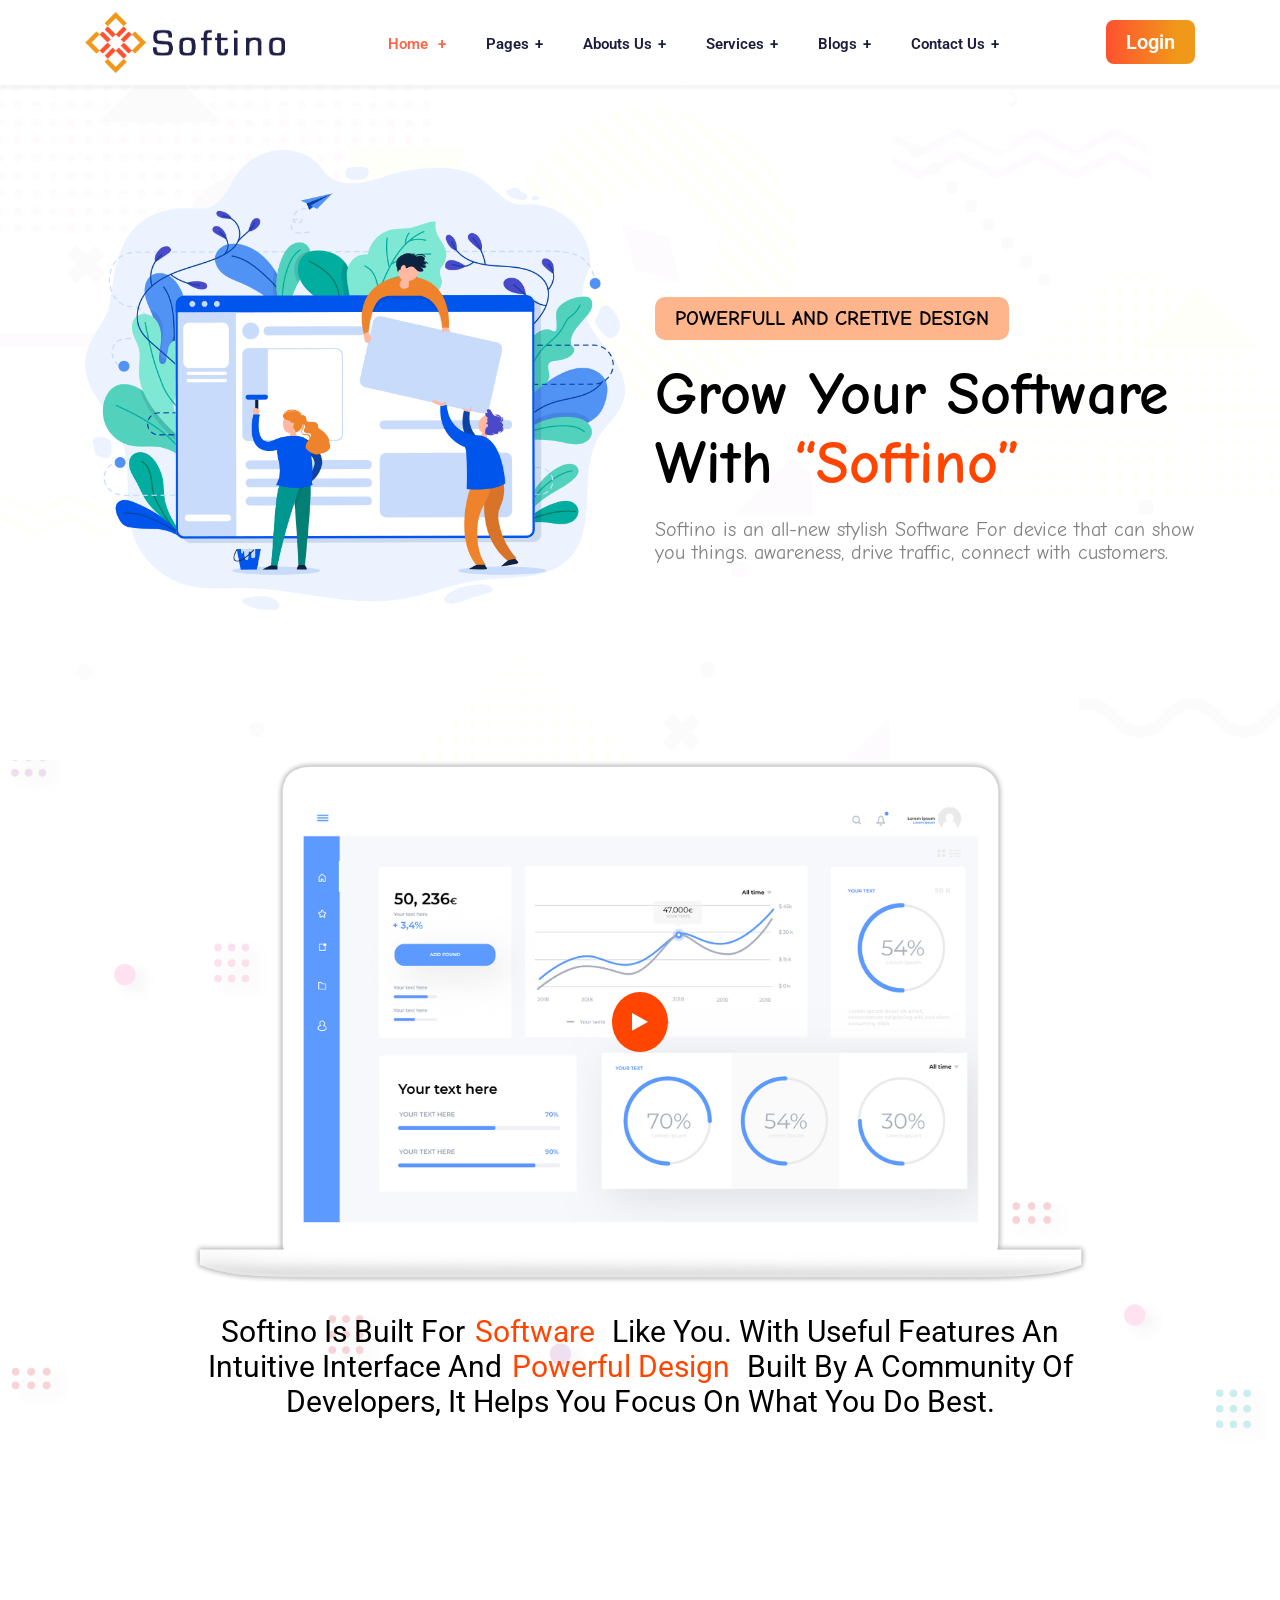
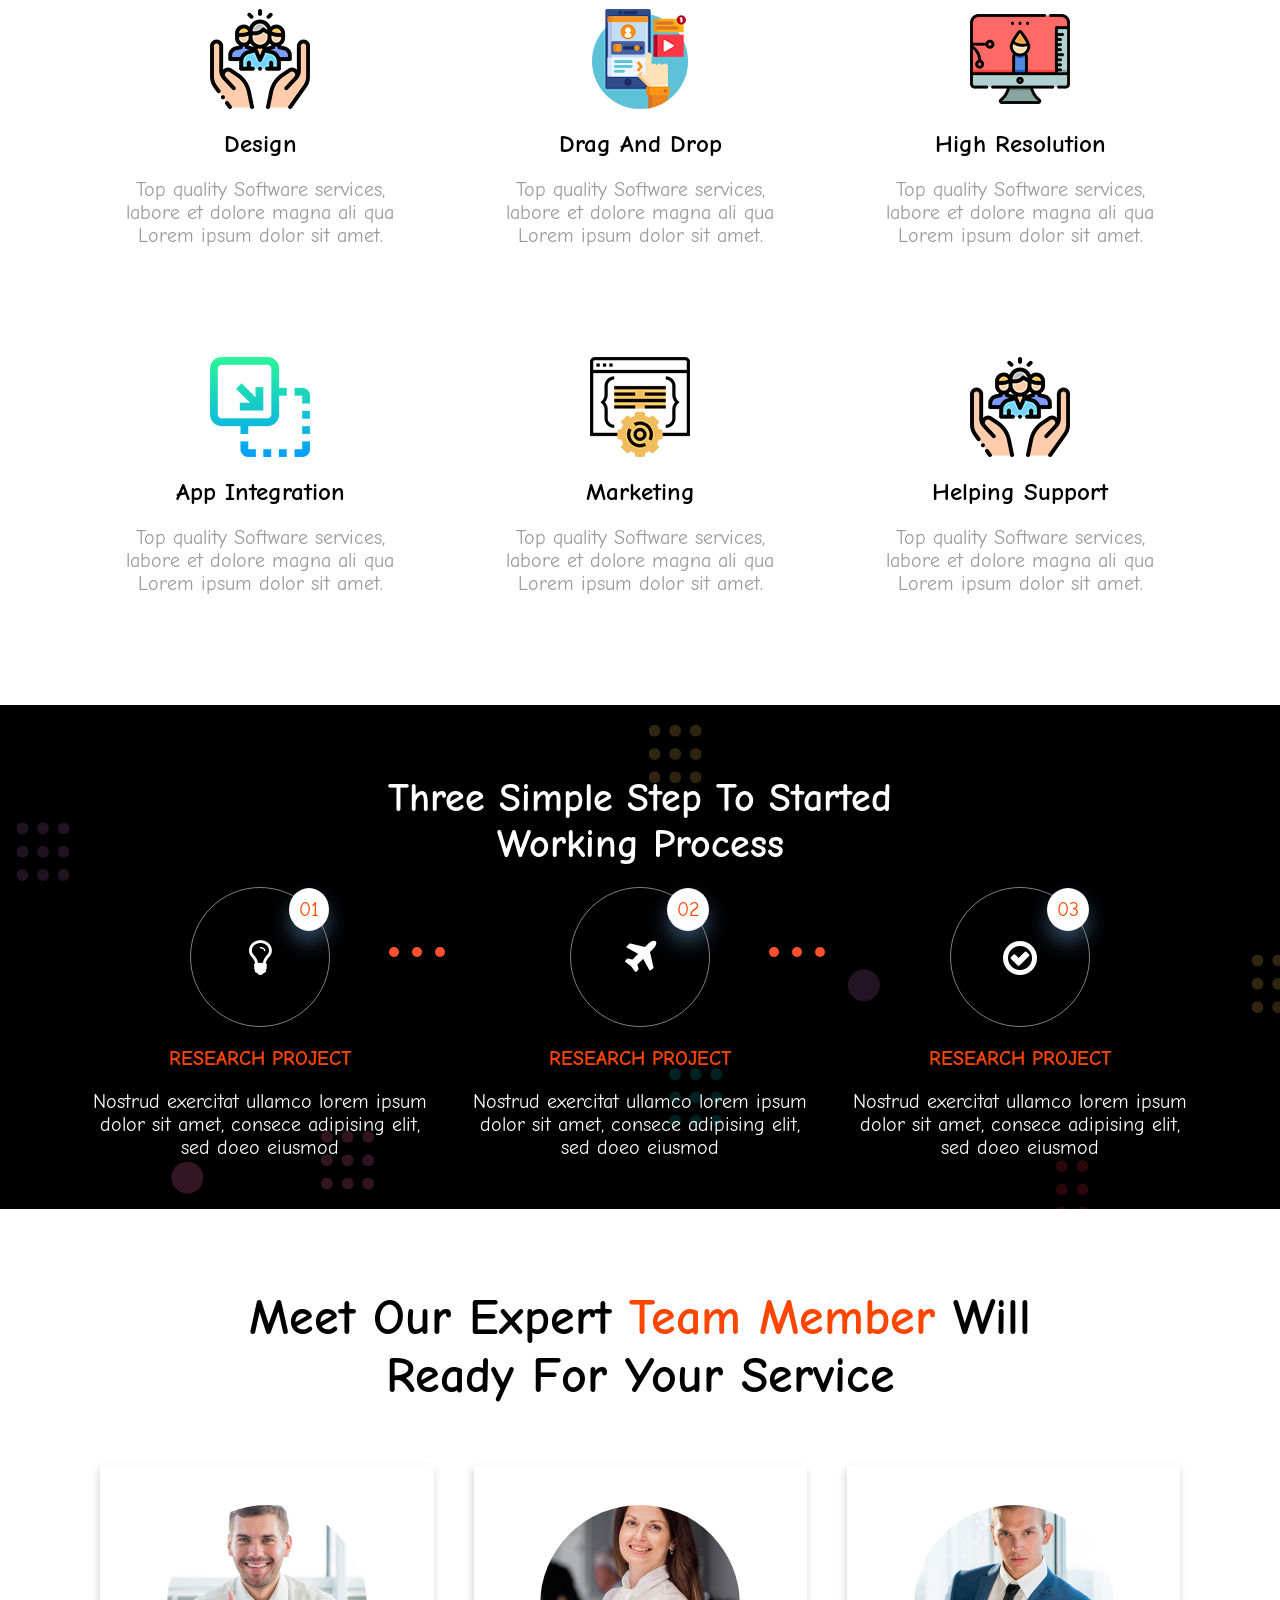
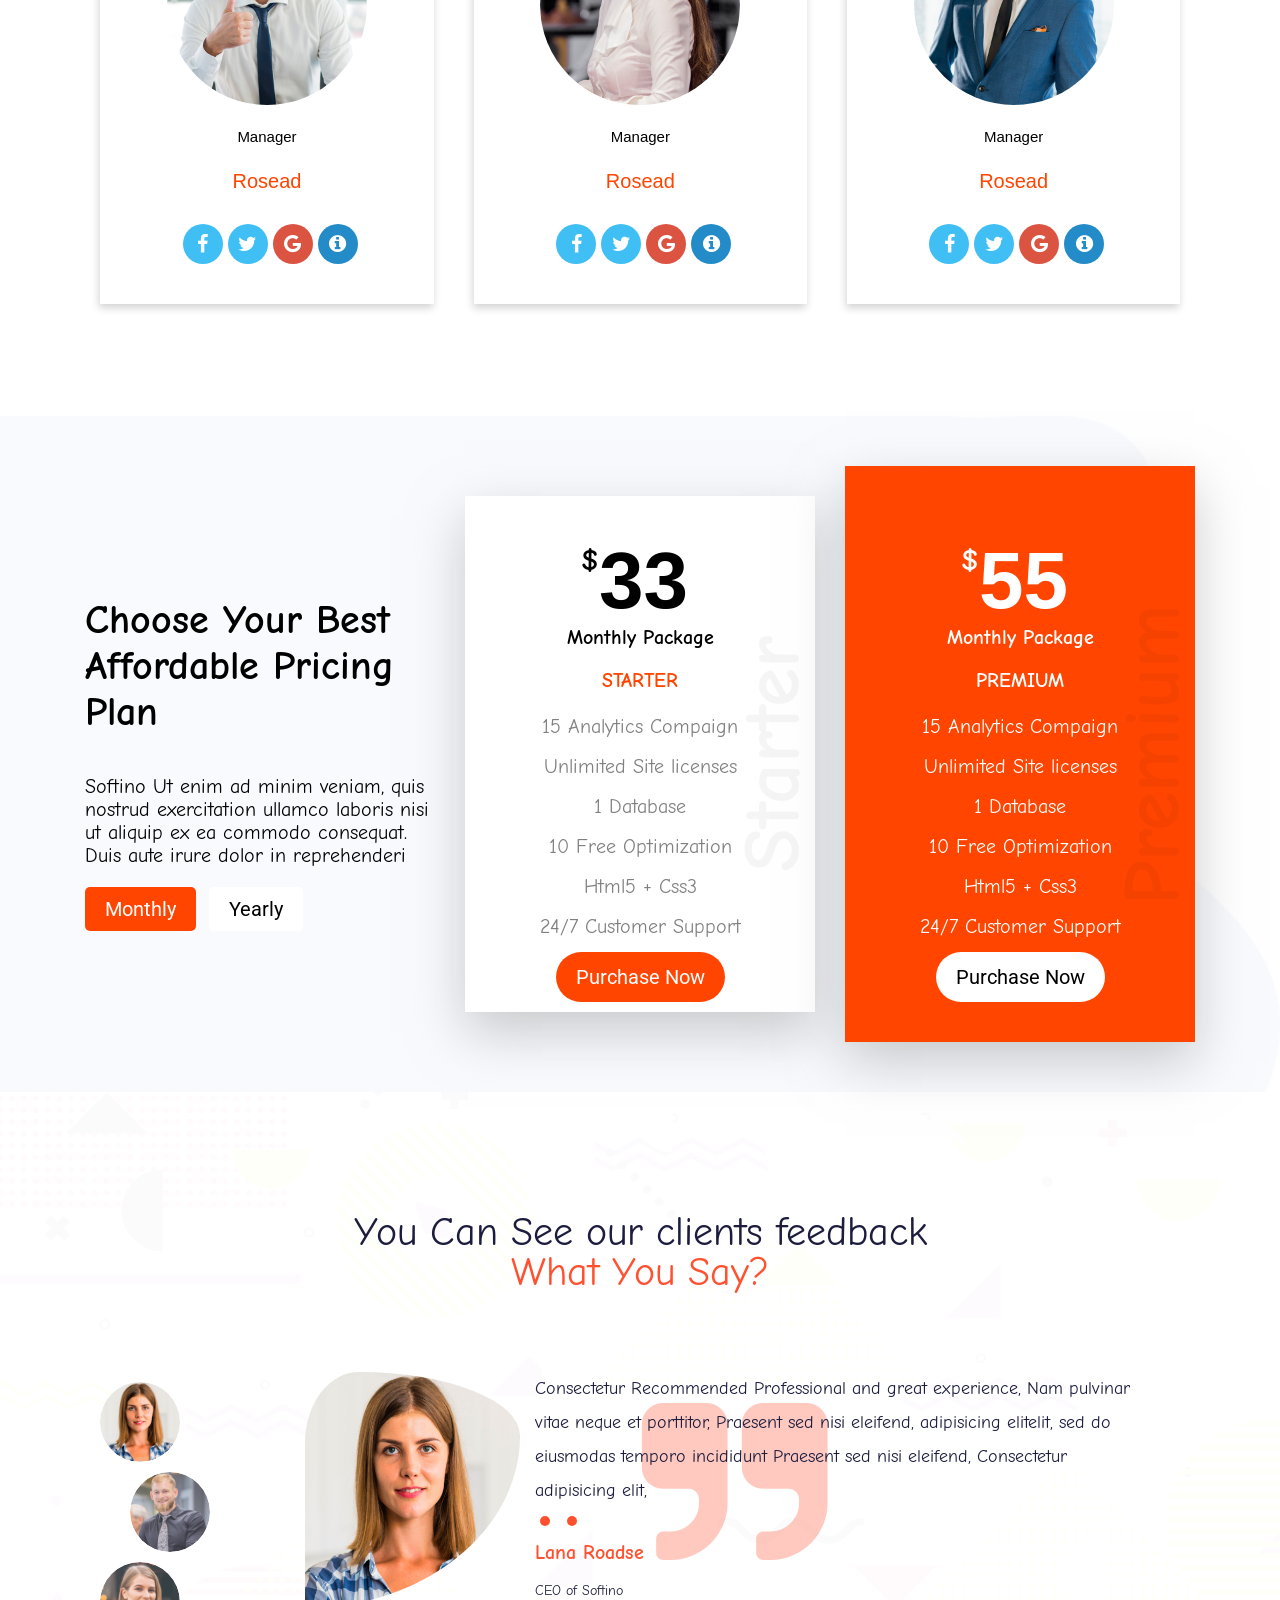
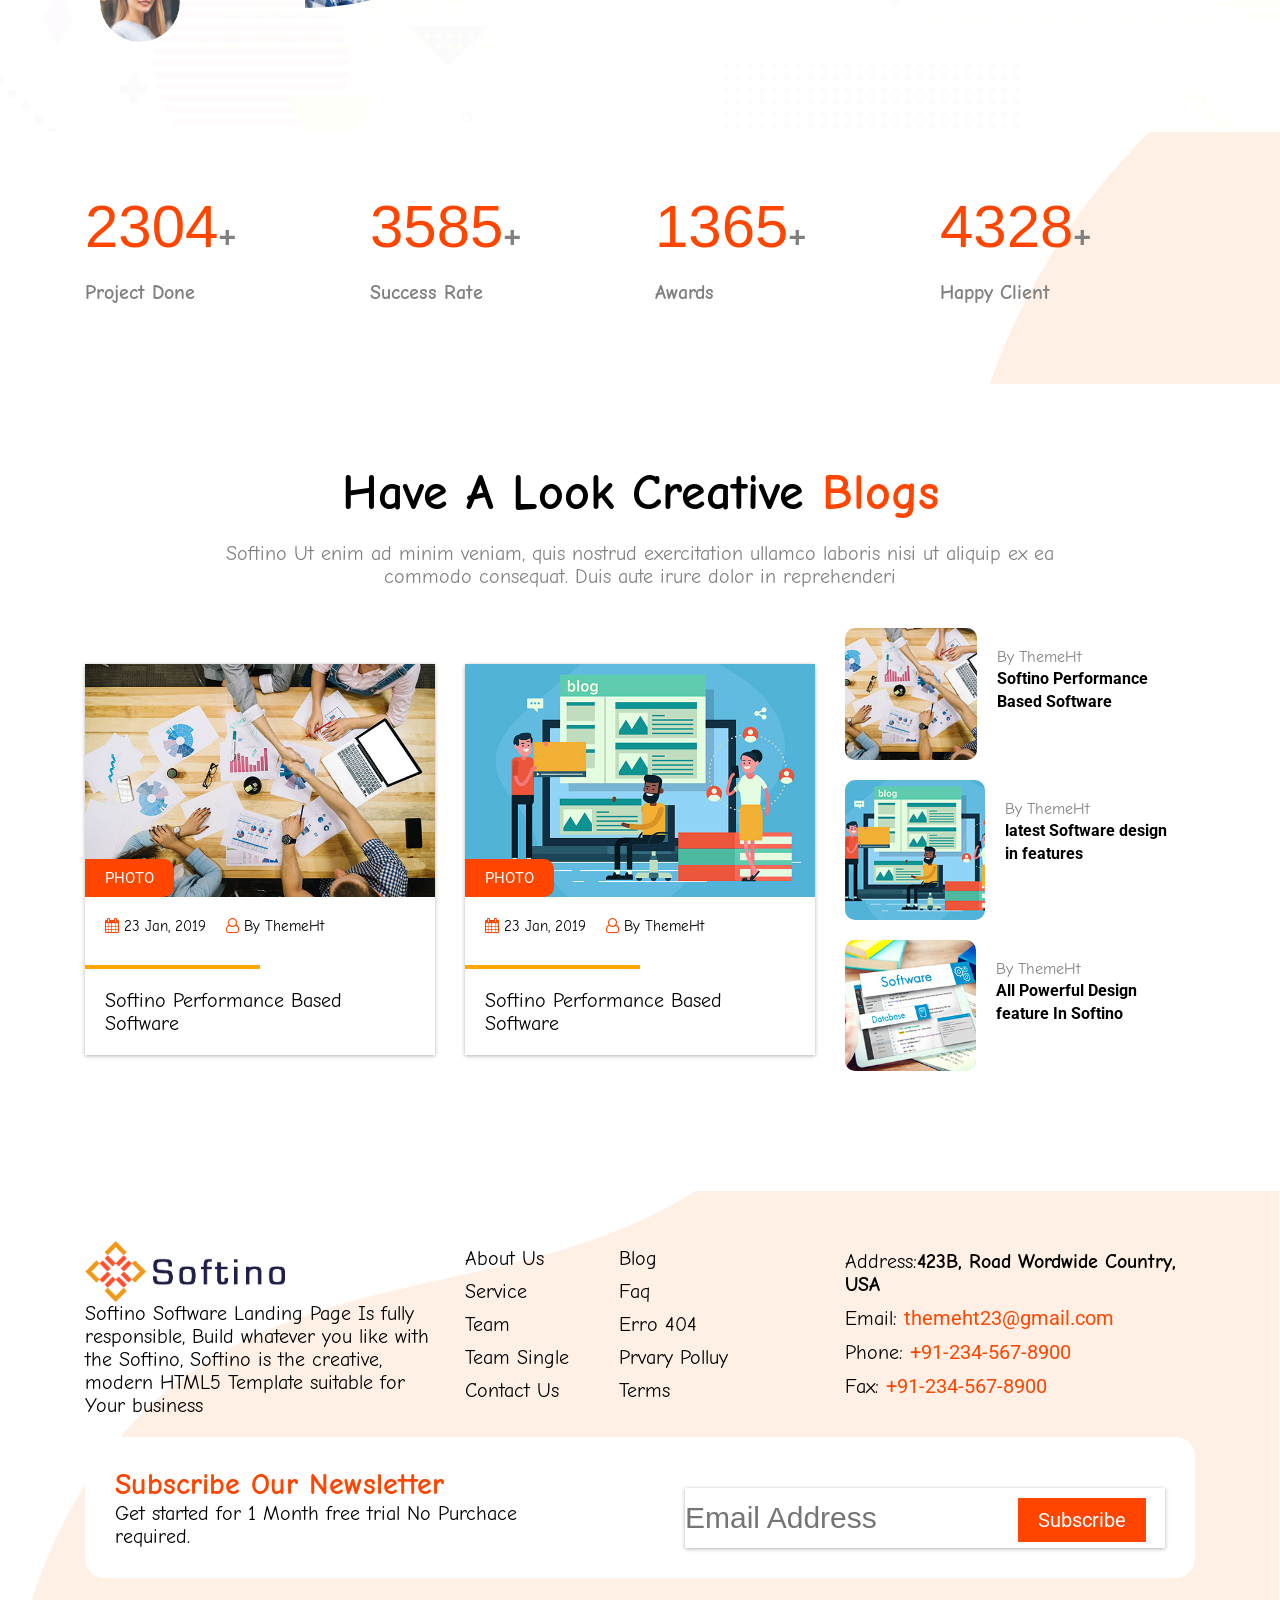
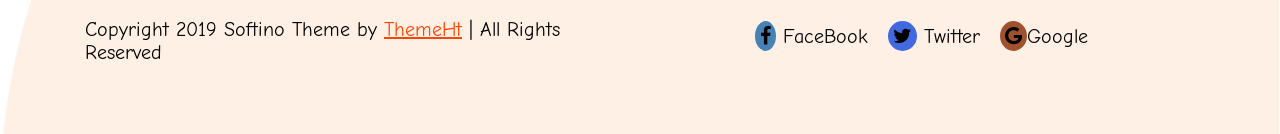
==== commit 798b6b94: "Update Update" ====
--- a/index.html
+++ b/index.html
@@ -4,43 +4,34 @@
 <head>
     <meta charset="UTF-8">
     <meta name="viewport" content="width=device-width, initial-scale=1.0">
+    <link rel="stylesheet" href="essets/CSS/style.css">
+    <link rel="stylesheet" href="essets/CSS/_grid.css">
+    <link rel="stylesheet" href="essets/CSS/amaniton.css">
+    <link rel="stylesheet" href="https://stackpath.bootstrapcdn.com/font-awesome/4.7.0/css/font-awesome.min.css">
+    <link rel="stylesheet" href="https://fonts.googleapis.com/css?family=Comic+Neue|Lato|Montserrat|Open+Sans|Oswald|Poppins|Roboto&display=swap">
+    <!-- --- owl Carousel ---- -->
+    <link rel="stylesheet" href="essets/CSS/owl.carousel.css">
+    <link rel="stylesheet" href="essets/CSS/owl.theme.default.css">
+
     <title>Document</title>
-    <link rel="stylesheet" href="./assets/css/style.css">
-    <link rel="stylesheet" href="./assets/css/grid.css">
-    <!-- font style -->
-    <link href="https://fonts.googleapis.com/css?family=Titillium+Web&display=swap" rel="stylesheet">
-    <link href="https://fonts.googleapis.com/css?family=Titillium+Web&display=swap" rel="stylesheet">
-    <link href="https://fonts.googleapis.com/css?family=Poppins:300,400,500,600,700,800" rel="stylesheet">
-    <link href="https://fonts.googleapis.com/css?family=Heebo&display=swap" rel="stylesheet">
-    <!-- end google font -->
-
-
-    <!-- <link rel="stylesheet" href="https://stackpath.bootstrapcdn.com/font-awesome/4.7.0/css/font-awesome.min.css"> -->
-    <link rel="stylesheet" href="https://cdnjs.cloudflare.com/ajax/libs/OwlCarousel2/2.3.4/assets/owl.carousel.min.css">
-    <link rel="stylesheet" href="./assets/css/fontawesome-free-5.13.0-web/css/all.min.css">
-    <link rel="stylesheet" href="./assets/css/owl.carousel.css">
 </head>
 
 <body>
-    <div id="wrapper" class="wrapper">
-        <div class="wrapper--loading">
-            <img src="./assets/img/load.gif" width="10%" alt="">
-        </div>
-        <!-- start header -->
+    <div class="wrapper">
+        <!-- --- Start Header Top ----  -->
         <div class="" id="topcontent"></div>
         <div class="header">
             <div class="container-fluid">
                 <div class="container">
                     <div class="header__menu">
                         <div class="header__logo">
-                            <img src="./assets/img/logo-color-3.png" alt="">
+                            <img src="essets/IMG/logotop.png" alt="">
                         </div>
                         <ul class="menu__list">
                             <li class="list--item" id="item1">
                                 <div class="list--item-black">
                                     <a href="index.html">Home
-                                        <img src="https://img.icons8.com/color/30/000000/ellipsis.png" />
-                                    </a>
+                                 </a>
                                     <a href="">+</a>
                                 </div>
                             </li>
@@ -91,7 +82,7 @@
                             </li>
                             <li class="list--item" id="item5">
                                 <div class="list--item-black">
-                                    <a href="aboutUs.html">Blogs</a><a href="">+</a></div>
+                                    <a href="">Blogs</a><a href="">+</a></div>
                                 <ul class="drop__menu">
                                     <li>Blog Grid 2</li>
                                     <li>Blog Left Sidebar</li>
@@ -110,79 +101,82 @@
                         </ul>
                         <div class="header__btn">
                             <div class="humberger">
-                                <div class="line"></div>
-                                <div class="line"></div>
-                                <div class="line"></div>
-                            </div>
-                            <a href="">Login</a>
-                        </div>
-                    </div>
-                </div>
-            </div>
+                                <i class="fa fa-bars fa-4x" aria-hidden="true"></i>
+                            </div>
+                            <a class="link_login" href="">Login</a>
+                        </div>
+
+                    </div>
+                </div>
+            </div>
+
+
         </div>
-        <!-- end header -->
-        <!-- start banner -->
+
+        <!-- -------- End Header Top ----- -->
+
+        <!-- Start banner  -->
         <div class="banner">
-            <div class="overlay"></div>
-            <div class="container-fluid">
-                <div class="container">
+            <div class="container">
+                <div class="main_banner">
                     <div class="row">
-                        <div class="col-lg-6 col-md-12 col-12">
-                            <div class="banner__left">
-                                <img width="100%" src="./assets/img/02.png" alt="">
-                            </div>
-                        </div>
-                        <div class="col-lg-6 col-md-12 col-12">
-                            <div class="banner__right">
-                                <div class="banner__rigth--content">
-                                    <h2>POWERFULL AND CRETIVE DESIGN
+                        <div class="col-12 col-md-6">
+                            <div class="block_banner ">
+                                <img class="img_block__banner tada" src="essets/IMG/bn03.png">
+                            </div>
+                        </div>
+                        <div class="col-12 col-md-6">
+                            <div class="block_banner">
+                                <div class="main_text_block">
+                                    <h3 class="fadeInDown"> POWERFULL AND CRETIVE DESIGN</h3>
+                                    <h2 class="jackInTheBox">Grow Your Software With <span class=un_h2>“Softino”</span>
                                     </h2>
-                                    <p> Grow Your Software With
-                                        <span> “Softino” </span>
-                                    </p>
-
-                                    <h5>Softino is an all-new stylish Software For device that can show you things. awareness, drive traffic, connect with customers.</h5>
-                                </div>
+                                    <p class="fadeInDown">Softino is an all-new stylish Software For device that can show you things. awareness, drive traffic, connect with customers.</p>
+                                </div>
+
                             </div>
                         </div>
                     </div>
                 </div>
             </div>
         </div>
-        <!-- end banner -->
-        <!-- start buid -->
-        <div class="build">
-            <div class="container-fluid">
-                <div class="container">
-                    <div class="row">
-                        <div class="col-lg-10 col-md-12 offset-lg-1 col-12">
-                            <div class="build__img">
-                                <img src="./assets/img/lap.png" width="100%" alt="">
-                                <div class="build--overlay">
-                                    <img width="80px" src="./assets/img/youtube-icon-png-circle-16.png" alt="">
-                                    <div class="build__circle1"></div>
-                                    <div class="build__circle2"></div>
-                                </div>
-                            </div>
-                            <div class="buid__text">
-                                <p>Softino Is Built For <a href="">Software</a> Like You. With Useful Features An Intuitive Interface And <a href="">Powerful Design</a> Built By A Community Of Developers, It Helps You Focus On What You Do Best.</p>
-                            </div>
-                        </div>
-                        <div class="col-lg-10 col-md-12 offset-lg-1 col-12"></div>
-                    </div>
+        <!-- End Banner  -->
+
+        <!-- --- Start macbook ------ -->
+        <div class="macbook">
+            <div class="container">
+                <div class="col-12 col-md-10 offset-md-1">
+                    <div class="block_macbook fadeInDown">
+                        <div class="mac">
+                            <img class="img_macbook" src="essets/IMG/macbook.png">
+                        </div>
+                        <div class="bnt_play">
+                            <i class="fa fa-play fa-2x" aria-hidden="true"></i>
+                        </div>
+                    </div>
+                </div>
+                <div class="col-12 col-md-10 offset-md-1">
+                    <div class=" block_text__macbook fadeInUp">
+                        <p>Softino Is Built For<span class="text_center__p ">Software</span> Like You. With Useful Features An Intuitive Interface And<span class="text_center__p ">Powerful Design</span> Built By A Community Of Developers, It Helps You Focus
+                            On What You Do Best.</p>
+                    </div>
+                </div>
+                <div class="modal__video">
+                    <iframe width="80%" height="70%" src="https://www.youtube.com/embed/GvZrY0380a8" frameboder="0" allow="accekerometer;autoplay; encrypted-media; gyroscope; picture-in-picture" allowfullscreen></iframe>
                 </div>
             </div>
         </div>
-        <!-- end build -->
-        <!-- start services -->
-        <div id="services" class="services">
+        <!-- End MacBook -->
+
+        <!-- ----- Service ----- -->
+        <div class="services">
             <div class="container-fluid">
                 <div class="container">
                     <div class="row">
                         <div class="col-lg-4 col-md-6 col-12">
                             <div class="services__card">
                                 <div class="services__component">
-                                    <img src="./assets/img/06.png" width="100px" alt="">
+                                    <img src="essets/IMG/icon1.png" width="80px" alt="">
                                     <h1>Design</h1>
                                     <p>Top quality Software services, labore et dolore magna ali qua Lorem ipsum dolor sit amet.</p>
                                     <div class="services--overlay">
@@ -196,7 +190,7 @@
                         <div class="col-lg-4 col-md-6 col-12">
                             <div class="services__card">
                                 <div class="services__component">
-                                    <img src="./assets/img/07.png" width="100px" alt="">
+                                    <img src="essets/IMG/icon2.png" width="80px" alt="">
                                     <h1>Drag And Drop</h1>
                                     <p>Top quality Software services, labore et dolore magna ali qua Lorem ipsum dolor sit amet.</p>
                                     <div class="services--overlay">
@@ -210,7 +204,7 @@
                         <div class="col-lg-4 col-md-6 col-12">
                             <div class="services__card">
                                 <div class="services__component">
-                                    <img src="./assets/img/08.png" width="100px" alt="">
+                                    <img src="essets/IMG/icon3.png" width="80px" alt="">
                                     <h1>High Resolution</h1>
                                     <p>Top quality Software services, labore et dolore magna ali qua Lorem ipsum dolor sit amet.</p>
                                     <div class="services--overlay">
@@ -224,7 +218,7 @@
                         <div class="col-lg-4 col-md-6 col-12">
                             <div class="services__card">
                                 <div class="services__component">
-                                    <img src="./assets/img/04.png" width="100px" alt="">
+                                    <img src="essets/IMG/icon4.png" width="80px" alt="">
                                     <h1>App Integration</h1>
                                     <p>Top quality Software services, labore et dolore magna ali qua Lorem ipsum dolor sit amet.</p>
                                     <div class="services--overlay">
@@ -238,7 +232,7 @@
                         <div class="col-lg-4 col-md-6 col-12">
                             <div class="services__card">
                                 <div class="services__component">
-                                    <img src="./assets/img/03.png" width="100px" alt="">
+                                    <img src="essets/IMG/icon5.png" width="80px" alt="">
                                     <h1>Marketing</h1>
                                     <p>Top quality Software services, labore et dolore magna ali qua Lorem ipsum dolor sit amet.</p>
                                     <div class="services--overlay">
@@ -252,7 +246,7 @@
                         <div class="col-lg-4 col-md-6 col-12">
                             <div class="services__card">
                                 <div class="services__component">
-                                    <img src="./assets/img/09.png" width="100px" alt="">
+                                    <img src="essets/IMG/icon1.png" width="80px" alt="">
                                     <h1>Helping Support</h1>
                                     <p>Top quality Software services, labore et dolore magna ali qua Lorem ipsum dolor sit amet.</p>
                                     <div class="services--overlay">
@@ -267,255 +261,265 @@
                 </div>
             </div>
         </div>
-        <!-- end services -->
-        <!-- start work -->
-        <div id="work" class="work">
-            <div class="work--overlay"></div>
-            <div class="container-fluid">
-                <div class="container">
-                    <div class="work__title">
-                        <h1>Three Simple Step To Started</h1>
-                        <h1>Working Process</h1>
-                    </div>
-                    <div class="row">
-                        <div class="col-lg-4 col-md-12 col-12">
-                            <div class="work__component">
-                                <div class="work__card">
-                                    <div class="work__icon">
-                                        <i class="far fa-lightbulb"></i>
-                                    </div>
-                                    <div class="work__text">
-                                        <h1>Research Project</h1>
-                                        <p>Nostrud exercitat ullamco lorem ipsum dolor sit amet, consece adipising elit, sed doeo eiusmod</p>
-                                    </div>
-                                </div>
-                            </div>
-                        </div>
-                        <div class="col-lg-4 col-md-12 col-12">
-                            <div class="work__component">
-                                <div class="work__card">
-                                    <div class="work__icon">
-                                        <i class="fas fa-rocket"></i>
-                                    </div>
-                                    <div class="work__text">
-                                        <h1>Targeting</h1>
-                                        <p>Nostrud exercitat ullamco lorem ipsum dolor sit amet, consece adipising elit, sed doeo eiusmod</p>
-                                    </div>
-                                    <ul class="work__dots">
-                                        <li class="dot dot1"></li>
-                                        <li class="dot dot2"></li>
-                                        <li class="dot dot3"></li>
-                                    </ul>
-                                </div>
-                            </div>
-                        </div>
-                        <div class="col-lg-4 col-md-12 col-12">
-                            <div class="work__component">
-                                <div class="work__card">
-                                    <div class="work__icon">
-                                        <i class="far fa-check-square"></i>
-                                    </div>
-                                    <div class="work__text">
-                                        <h1>Result</h1>
-                                        <p>Nostrud exercitat ullamco lorem ipsum dolor sit amet, consece adipising elit, sed doeo eiusmod</p>
-                                    </div>
-                                    <ul class="work__dots">
-                                        <li class="dot dot1"></li>
-                                        <li class="dot dot2"></li>
-                                        <li class="dot dot3"></li>
-                                    </ul>
-                                </div>
-                            </div>
+        <!-- -------- end service ------ -->
+
+        <!-- ---- Start Process ---  -->
+        <div class="process bg_process">
+            <div class="container">
+                <div class="col-12 col-lg-6 offset-lg-3">
+                    <div class=" top_process ">
+                        <h2>Three Simple Step To Started Working Process</h2>
+                    </div>
+                </div>
+                <div class="row ">
+                    <div class="col-12 col-lg-4 ">
+                        <div class="block_process ">
+                            <div class="icon_process ">
+                                <i class="fa fa-lightbulb-o " aria-hidden="true "></i>
+                                <span class="number_process ">
+                                    01
+                                </span>
+                            </div>
+                            <div class="load-wrapp ">
+                                <div class="line "></div>
+                                <div class="line "></div>
+                                <div class="line "></div>
+                            </div>
+                            <h2>Research Project</h2>
+                            <p>Nostrud exercitat ullamco lorem ipsum dolor sit amet, consece adipising elit, sed doeo eiusmod
+                            </p>
+                        </div>
+                    </div>
+                    <div class="col-12 col-lg-4 ">
+                        <div class="block_process ">
+                            <div class="icon_process ">
+                                <i class="fa fa-plane" aria-hidden="true"></i>
+                                <span class="number_process ">
+                                    02
+                                </span>
+                            </div>
+
+                            <div class="load-wrapp ">
+
+
+                                <div class="line "></div>
+                                <div class="line "></div>
+                                <div class="line "></div>
+
+                            </div>
+                            <h2>Research Project</h2>
+                            <p>Nostrud exercitat ullamco lorem ipsum dolor sit amet, consece adipising elit, sed doeo eiusmod
+                            </p>
+                        </div>
+                    </div>
+                    <div class="col-12 col-lg-4 ">
+                        <div class="block_process ">
+                            <div class="icon_process ">
+                                <i class="fa fa-check-circle-o" aria-hidden="true"></i>
+                                <span class="number_process ">
+                                    03
+                                </span>
+                            </div>
+
+                            <h2>Research Project</h2>
+                            <p>Nostrud exercitat ullamco lorem ipsum dolor sit amet, consece adipising elit, sed doeo eiusmod
+                            </p>
                         </div>
                     </div>
                 </div>
             </div>
         </div>
-        <!-- end work -->
-        <!-- start member -->
-        <div class="member">
-            <div class="container-fluid">
-                <div class="container">
-                    <div class="row">
-                        <div class="col-lg-8 col-md-10 col-12 offset-lg-2 offset-md-1">
-                            <div class="member__title">
-                                <h1>Meet Our Expert <span>Team Member</span> Will</h1>
-                                <h1>Ready For Your Service</h1>
-                            </div>
-                        </div>
-                        <div class="col-lg-12 col-md-12 col-12">
-
-                        </div>
-                    </div>
-                    <div class="member__slide">
-                        <div class="owl-carousel owl-theme">
-                            <div class="item">
-                                <div class="member__component">
-                                    <div class="member__card">
-                                        <div class="member__img">
-                                            <img src="./assets/img/fake1.jpg" alt="">
-                                            <div class="member__overlay">
-                                                <i class="far fa-check-circle"></i>
-                                            </div>
-                                        </div>
-                                        <div class="member__text">
-                                            <h3>Manager</h3>
-                                            <h2>James Lynn</h2>
-                                            <ul class="mem__social">
-                                                <li><i class="fab fa-facebook"></i></li>
-                                                <li><i class="fab fa-twitter"></i></li>
-                                                <li><i class="fab fa-gg-circle"></i></li>
-                                                <li><i class="fas fa-info-circle"></i></li>
-                                            </ul>
-                                        </div>
-                                    </div>
-                                </div>
-                            </div>
-                            <div class="item">
-                                <div class="member__component">
-                                    <div class="member__card">
-                                        <div class="member__img">
-                                            <img src="./assets/img/fake3.jpg" alt="">
-                                            <div class="member__overlay">
-                                                <i class="far fa-check-circle"></i>
-                                            </div>
-                                        </div>
-                                        <div class="member__text">
-                                            <h3>Manager</h3>
-                                            <h2>Jemy Lusto</h2>
-                                            <ul class="mem__social">
-                                                <li><i class="fab fa-facebook"></i></li>
-                                                <li><i class="fab fa-twitter"></i></li>
-                                                <li><i class="fab fa-gg-circle"></i></li>
-                                                <li><i class="fas fa-info-circle"></i></li>
-                                            </ul>
-                                        </div>
-                                    </div>
-                                </div>
-                            </div>
-                            <div class="item">
-                                <div class="member__component">
-                                    <div class="member__card">
-                                        <div class="member__img">
-                                            <img src="./assets/img/fake4.jpg" alt="">
-                                            <div class="member__overlay">
-                                                <i class="far fa-check-circle"></i>
-                                            </div>
-                                        </div>
-                                        <div class="member__text">
-                                            <h3>Manager</h3>
-                                            <h2>Tom Roadse</h2>
-                                            <ul class="mem__social">
-                                                <li><i class="fab fa-facebook"></i></li>
-                                                <li><i class="fab fa-twitter"></i></li>
-                                                <li><i class="fab fa-gg-circle"></i></li>
-                                                <li><i class="fas fa-info-circle"></i></li>
-                                            </ul>
-                                        </div>
-                                    </div>
-                                </div>
-                            </div>
-                            <div class="item">
-                                <div class="member__component">
-                                    <div class="member__card">
-                                        <div class="member__img">
-                                            <img src="./assets/img/fake2.jpg" alt="">
-                                            <div class="member__overlay">
-                                                <i class="far fa-check-circle"></i>
-                                            </div>
-                                        </div>
-                                        <div class="member__text">
-                                            <h3>Manager</h3>
-                                            <h2>Lanna Dior</h2>
-                                            <ul class="mem__social">
-                                                <li><i class="fab fa-facebook"></i></li>
-                                                <li><i class="fab fa-twitter"></i></li>
-                                                <li><i class="fab fa-gg-circle"></i></li>
-                                                <li><i class="fas fa-info-circle"></i></li>
-                                            </ul>
-                                        </div>
-                                    </div>
-                                </div>
-                            </div>
-                        </div>
-                    </div>
-                </div>
-            </div>
+        <!-- -- End Process-- -->
+
+        <!-- ----- Start Meet --- -->
+        <div class="meet ">
+            <div class="container ">
+                <div class="col-10 offset-1 ">
+                    <div class="meet_top ">
+                        <h2>
+                            Meet Our Expert <span class="un_h2 ">Team Member </span> Will Ready For Your Service
+                        </h2>
+                    </div>
+                </div>
+
+                <div id="team_slide " class="team_slide owl-carousel ">
+
+                    <div class="block_team ">
+                        <div class="img_team ">
+                            <img class="pts_team " src="essets/IMG/team1.jpg ">
+                            <a href="" class="link_img__team">
+                                <i class="fa fa-external-link" aria-hidden="true"></i>
+                            </a>
+                        </div>
+                        <h6>Manager</h6>
+                        <h3>
+                            Rosead
+                        </h3>
+                        <div class="list_icon d-flex ">
+                            <a><i class="fa fa-facebook " aria-hidden="true "></i></a>
+                            <a><i class="fa fa-twitter " aria-hidden="true "></i></a>
+                            <a><i class="fa fa-google " aria-hidden="true "></i></a>
+                            <a><i class="fa fa-info-circle " aria-hidden="true "></i></a>
+                        </div>
+                    </div>
+
+
+                    <div class="block_team ">
+                        <div class="img_team ">
+                            <img class="pts_team " src="essets/IMG/team2.jpg ">
+                            <a href="" class="link_img__team">
+                                <i class="fa fa-external-link" aria-hidden="true"></i>
+                            </a>
+                        </div>
+                        <h6>Manager</h6>
+                        <h3>
+                            Rosead
+                        </h3>
+                        <div class="list_icon d-flex ">
+                            <a><i class="fa fa-facebook " aria-hidden="true "></i></a>
+                            <a><i class="fa fa-twitter " aria-hidden="true "></i></a>
+                            <a><i class="fa fa-google " aria-hidden="true "></i></a>
+                            <a><i class="fa fa-info-circle " aria-hidden="true "></i></a>
+                        </div>
+
+                    </div>
+
+                    <div class="block_team ">
+                        <div class="img_team ">
+                            <img class="pts_team " src="essets/IMG/team3.jpg ">
+                            <a href="" class="link_img__team">
+                                <i class="fa fa-external-link" aria-hidden="true"></i>
+                            </a>
+                        </div>
+                        <h6>Manager</h6>
+                        <h3>
+                            Rosead
+                        </h3>
+                        <div class="list_icon d-flex ">
+                            <a><i class="fa fa-facebook " aria-hidden="true "></i></a>
+                            <a><i class="fa fa-twitter " aria-hidden="true "></i></a>
+                            <a><i class="fa fa-google " aria-hidden="true "></i></a>
+                            <a><i class="fa fa-info-circle " aria-hidden="true "></i></a>
+                        </div>
+                    </div>
+
+
+                    <div class="block_team ">
+                        <div class="img_team ">
+                            <img class="pts_team " src="essets/IMG/team4.jpg ">
+                            <a href="" class="link_img__team">
+                                <i class="fa fa-external-link" aria-hidden="true"></i>
+                            </a>
+                        </div>
+                        <h6>Manager</h6>
+                        <h3>
+                            Rosead
+                        </h3>
+                        <div class="list_icon d-flex">
+                            <a><i class="fa fa-facebook " aria-hidden="true "></i></a>
+                            <a><i class="fa fa-twitter " aria-hidden="true "></i></a>
+                            <a><i class="fa fa-google " aria-hidden="true "></i></a>
+                            <a><i class="fa fa-info-circle " aria-hidden="true "></i></a>
+                        </div>
+                    </div>
+
+
+                </div>
+            </div>
+
+
         </div>
-        <!-- end member -->
-        <!-- start plan -->
-        <div class="plan">
-            <div class="container-fluid">
-                <div class="container">
-                    <div class="row">
-                        <div class="col-lg-4 col-md-12 col-12">
-                            <div class="plan__title">
-                                <h1>Choose Your Best Affordable <span> Pricing Plan</span></h1>
-                                <p>Softino Ut enim ad minim veniam, quis nostrud exercitation ullamco laboris nisi ut aliquip ex ea commodo consequat. Duis aute irure dolor in reprehenderi</p>
-                                <div class="plan__btn">
-                                    <a href="" class="btn--month">Monthy</a>
-                                    <a href="" class="btn--year">Yearly</a>
-                                </div>
-                            </div>
-                        </div>
-                        <div class="col-lg-4 col-md-6 col-12">
-                            <div class="plan__card cardCenter">
-                                <div class="plan__component card1">
-                                    <h1>$33</h1>
-                                    <p>Monthly Package</p>
-                                    <h2>STARTER</h2>
-                                    <p>15 Analytics Compaign</p>
-                                    <p>Unlimited Site licenses</p>
-                                    <p>1 Database</p>
-                                    <p>10 Free Optimization</p>
-                                    <p>Html5 + Css3</p>
-                                    <p>24/7 Customer Support</p>
-                                    <div class="plan__button">
-                                        <a href="">Purchase Now</a>
-                                    </div>
-                                </div>
-                            </div>
-                        </div>
-                        <div class="col-lg-4 col-md-6 col-12">
-                            <div class="plan__card cardRight">
-                                <div class="plan__component card2">
-                                    <h1>$55</h1>
-                                    <p>Monthly Package</p>
-                                    <h2>PREMIUM</h2>
-                                    <p>15 Analytics Compaign</p>
-                                    <p>Unlimited Site licenses</p>
-                                    <p>1 Database</p>
-                                    <p>10 Free Optimization</p>
-                                    <p>Html5 + Css3</p>
-                                    <p>24/7 Customer Support</p>
-                                    <div class="plan__button">
-                                        <a href="">Purchase Now</a>
-                                    </div>
-                                </div>
-                            </div>
+        <!-- End Meet -->
+
+        <!-- ---- Start Pricing ---- -->
+        <div class="pricing ">
+            <div class="container ">
+                <div class="row ">
+                    <div class="col-12 col-md-12 col-lg-4 ">
+                        <div class="block_text ">
+                            <h1>
+                                Choose Your Best Affordable <b class="h2_pricing "></b> Pricing Plan
+                            </h1>
+
+                            <p>Softino Ut enim ad minim veniam, quis nostrud exercitation ullamco laboris nisi ut aliquip ex ea commodo consequat. Duis aute irure dolor in reprehenderi</p>
+
+                            <a href=" " class="link_left__pricing ">Monthly</a>
+                            <a href=" " class="link_right_pricing ">Yearly</a>
+                        </div>
+                    </div>
+                    <div class="col-12 col-md-6 col-lg-4 ">
+                        <div class="block_pricing ">
+                            <div class="pricing_text ">Starter</div>
+                            <h2>
+                                $
+                                <span class="dola ">33</span>
+                            </h2>
+                            <h5>
+                                Monthly Package
+                            </h5>
+                            <h1>
+                                STARTER
+                            </h1>
+                            <ul class="list_text__pricing ">
+                                <li>15 Analytics Compaign</li>
+                                <li>Unlimited Site licenses</li>
+                                <li>1 Database</li>
+                                <li>10 Free Optimization</li>
+                                <li>Html5 + Css3</li>
+                                <li>24/7 Customer Support</li>
+                                <li><a href=" " class="link_starter ">
+                                        Purchase Now
+                                    </a></li>
+                            </ul>
+                        </div>
+                    </div>
+                    <div class="col-12 col-md-6 col-lg-4 ">
+                        <div class="block_premium ">
+                            <div class="pricing_text ">Premium</div>
+                            <h2>
+                                $
+                                <span class="dola ">55</span>
+                            </h2>
+                            <h5>
+                                Monthly Package
+                            </h5>
+                            <h1>
+                                PREMIUM
+                            </h1>
+                            <ul class="list_text__pricing ">
+                                <li>15 Analytics Compaign</li>
+                                <li>Unlimited Site licenses</li>
+                                <li>1 Database</li>
+                                <li>10 Free Optimization</li>
+                                <li>Html5 + Css3</li>
+                                <li>24/7 Customer Support</li>
+                                <li><a href=" " class="link_starter ">
+                                        Purchase Now
+                                    </a></li>
+                            </ul>
                         </div>
                     </div>
                 </div>
             </div>
         </div>
-        <!-- end plan -->
-
-        <!-- Start Clients -->
+        <!-- ----- End Pricing -- -->
+
+        <!-- ---- Strart Loading SetUp--- -->
         <div class="clients">
             <h2>You Can See our clients feedback <br><span>What You Say?</span></h2>
-            <div class="clients__wrap container dflex">
+            <div class="clients__wrap container d-flex">
                 <ul class="clients__control col-12 col-lg-2">
-                    <li data-count="0" class="clients__button active"><img src="./assets/img/boy1.jpg" alt=""></li>
-                    <li data-count="1" class="clients__button"><img src="./assets/img/girl2.jpg" alt=""></li>
-                    <li data-count="2" class="clients__button"><img src="./assets/img/girl1.jpg" alt=""></li>
+                    <li data-count="0" class="clients__button active"><img src="essets/IMG/testmodial.jpg" alt=""></li>
+                    <li data-count="1" class="clients__button lefc"><img src="essets/IMG/testmodial1.jpg" alt=""></li>
+                    <li data-count="2" class="clients__button"><img src="essets/IMG/testmodial2.jpg" alt=></li>
                 </ul>
                 <div class="clients__slider col-12 col-lg-10">
-                    <ul class="clients__items dflex">
-                        <li class="clients__item dflex">
+                    <ul class="clients__items d-flex">
+                        <li class="clients__item d-flex">
                             <div class="clients__quote">
-                                <i class="fas fa-quote-right"></i>
-                            </div>
-                            <img class="col-md-3 col-6" src="./assets/img/boy1.jpg" alt="">
+                                <i class="fa fa-quote-right" aria-hidden="true"></i>
+                            </div>
+                            <img class="col-md-3 col-6" src="essets/IMG/testmodial.jpg" alt="">
                             <div class="clients__content col-md-9 col-12">
                                 <p>Consectetur Recommended Professional and great experience, Nam pulvinar vitae neque et porttitor, Praesent sed nisi eleifend, adipisicing elitelit, sed do eiusmodas temporo incididunt Praesent sed nisi eleifend, Consectetur
                                     adipisicing elit,</p>
@@ -528,11 +532,11 @@
                             </div>
                         </li>
 
-                        <li class="clients__item dflex">
+                        <li class="clients__item d-flex">
                             <div class="clients__quote">
-                                <i class="fas fa-quote-right"></i>
-                            </div>
-                            <img class="col-md-3 col-6" src="./assets/img/girl2.jpg" alt="">
+                                <i class="fa fa-quote-right" aria-hidden="true"></i>
+                            </div>
+                            <img class="col-md-3 col-6" src="essets/IMG/testmodial1.jpg" alt="">
                             <div class="clients__content col-md-9 col-12">
                                 <p>Professional Recommended crofessional and great experience, Nam pulvinar vitae neque et porttitor, Praesent sed nisi eleifend, adipisicing elit, sed do eiusmodas temporo incididunt Praesent sed nisi eleifend, Consectetur
                                     adipisicing elit,</p>
@@ -545,11 +549,11 @@
                             </div>
                         </li>
 
-                        <li class="clients__item dflex">
+                        <li class="clients__item d-flex">
                             <div class="clients__quote">
-                                <i class="fas fa-quote-right"></i>
-                            </div>
-                            <img class="col-md-3 col-6" src="./assets/img/girl1.jpg" alt="">
+                                <i class="fa fa-quote-right" aria-hidden="true"></i>
+                            </div>
+                            <img class="col-md-3 col-6" src="essets/IMG/testmodial2.jpg" alt="">
                             <div class="clients__content col-md-9 col-12">
                                 <p>Recommended Professional and great experience, Nam pulvinar vitae neque et porttitor, Praesent sed nisi eleifend, Consectetur adipisicing elit, sed do eiusmodas temporo incididunt Praesent sed nisi eleifend, Consectetur
                                     adipisicing elit,</p>
@@ -565,239 +569,253 @@
                 </div>
             </div>
         </div>
-        <!-- End Clients -->
-        <!-- start count -->
-        <div class="count">
-            <div class="count__overlay"></div>
-            <div class="container-fluid">
+        <!-- ---- Strart Loading SetUp--- -->
+
+        <!-- ---- Coutn up ----- -->
+        <section class="nummber_run ">
+            <div class="container ">
+                <div class="row ">
+                    <div class="col-12 col-md-3 col-lg-3 ">
+                        <div class="block_number ">
+                            <p class="count_number" id="Num1">2304<span class="plus_number ">+</span></p>
+                            <h6>Project Done</h6>
+                        </div>
+                    </div>
+                    <div class="col-12 col-md-3 col-lg-3 ">
+                        <div class="block_number ">
+                            <p class="count_number " id="Num2">3585<span class="plus_number ">+</span></p>
+                            <h6>Success Rate</h6>
+                        </div>
+                    </div>
+                    <div class="col-12 col-md-3 col-lg-3 ">
+                        <div class="block_number ">
+                            <p class="count_number" id="Num3">1365<span class="plus_number ">+</span></p>
+                            <h6>Awards</h6>
+                        </div>
+                    </div>
+                    <div class="col-12 col-md-3 col-lg-3 ">
+                        <div class="block_number ">
+                            <p class="count_number" id="Num4">4328<span class="plus_number ">+</span></p>
+                            <h6>
+                                Happy Client</h6>
+                        </div>
+                    </div>
+                </div>
+            </div>
+        </section>
+        <!-- End Count up  -->
+
+        <!-- ----- Start Blog ----  -->
+        <div class="blog ">
+            <div class="container ">
+                <div class="col-10  offset-1">
+                    <div class="blog_top">
+                        <h2>Have A Look Creative <span class="span_top">Blogs</span></h2>
+                        <p>Softino Ut enim ad minim veniam, quis nostrud exercitation ullamco laboris nisi ut aliquip ex ea commodo consequat. Duis aute irure dolor in reprehenderi</p>
+                    </div>
+                </div>
+                <div class="row">
+                    <div class="col-12  col-md-12 col-lg-8">
+                        <div class="row">
+                            <div class="col-12  col-md-12 col-lg-6">
+                                <div class="block_blog">
+                                    <div class="photo_blog">
+                                        <img class="img_blog" src="essets/IMG/blog1.jpg">
+                                        <div class="over_lay1__blog"></div>
+                                        <div class="over_lay2__blog"></div>
+                                        <a href="" class="link_photo__blog">PHOTO</a>
+                                    </div>
+
+
+                                    <ul class="list_time__blog d-flex">
+                                        <li><i class="fa fa-calendar" aria-hidden="true"></i> 23 Jan, 2019</li>
+                                        <li><i class="fa fa-user-o" aria-hidden="true"></i> By ThemeHt</li>
+                                    </ul>
+                                    <div class="line_blogs"></div>
+                                    <div class="text_block__blog">Softino Performance Based Software</div>
+                                </div>
+                            </div>
+                            <div class="col-12  col-md-12 col-lg-6">
+                                <div class="block_blog">
+                                    <div class="photo_blog">
+                                        <img class="img_blog" src="essets/IMG/blog2.jpg">
+                                        <div class="over_lay1__blog"></div>
+                                        <div class="over_lay2__blog"></div>
+                                        <a href="" class="link_photo__blog">PHOTO</a>
+                                    </div>
+
+
+                                    <ul class="list_time__blog d-flex">
+                                        <li><i class="fa fa-calendar" aria-hidden="true"></i> 23 Jan, 2019</li>
+                                        <li><i class="fa fa-user-o" aria-hidden="true"></i> By ThemeHt</li>
+                                    </ul>
+                                    <div class="line_blogs"></div>
+                                    <div class="text_block__blog">Softino Performance Based Software</div>
+                                </div>
+                            </div>
+                        </div>
+                    </div>
+                    <div class="col-12 col-md-12 col-lg-4">
+                        <div class="main_right__blog">
+                            <ul class="list_content__blog">
+                                <li>
+                                    <div class="content_blog d-flex">
+                                        <div class="pts_content">
+                                            <img class="img_content" src="essets/IMG/thum1.jpg">
+                                        </div>
+                                        <div class="text_content">
+                                            <p>By ThemeHt</p>
+                                            <a href="" class="link_content">Softino Performance Based Software</a>
+                                        </div>
+                                    </div>
+                                </li>
+                                <li>
+                                    <div class="content_blog d-flex">
+                                        <div class="pts_content">
+                                            <img class="img_content" src="essets/IMG/thum2.jpg">
+                                        </div>
+                                        <div class="text_content">
+                                            <p>By ThemeHt</p>
+                                            <a href="" class="link_content">latest Software design in features</a>
+                                        </div>
+                                    </div>
+                                </li>
+                                <li>
+                                    <div class="content_blog d-flex">
+                                        <div class="pts_content">
+                                            <img class="img_content" src="essets/IMG/thum3.jpg">
+                                        </div>
+                                        <div class="text_content">
+                                            <p>By ThemeHt</p>
+                                            <a href="" class="link_content">All Powerful Design feature In Softino</a>
+                                        </div>
+                                    </div>
+                                </li>
+                            </ul>
+                        </div>
+                    </div>
+                </div>
+
+            </div>
+
+        </div>
+        <!-- ------ End Blog ------  -->
+        <!-- --- Start Footer --  -->
+        <section class="footer">
+            <div class="top_footer">
+                <div class="container">
+                    <div class="main_top__footer">
+                        <div class="row">
+                            <div class="col-12 col-md-6 col-lg-4">
+                                <div class="block_top__footer">
+                                    <img class="logo_footer" src="essets/IMG/logotop.png">
+                                    <p>Softino Software Landing Page Is fully responsible, Build whatever you like with the Softino, Softino is the creative, modern HTML5 Template suitable for Your business
+                                    </p>
+                                </div>
+                            </div>
+                            <div class="col-12 col-md-6 col-lg-4">
+                                <div class="block_top_footer">
+
+                                    <div class="un_block_footer d-flex">
+                                        <ul class="list_txt__footer">
+                                            <li>About Us</li>
+                                            <li>Service</li>
+                                            <li>Team</li>
+                                            <li>Team Single</li>
+                                            <li>Contact Us</li>
+                                        </ul>
+                                        <ul class="list_txt__footer">
+                                            <li>Blog</li>
+                                            <li>Faq</li>
+                                            <li>Erro 404 </li>
+                                            <li>Prvary Polluy</li>
+                                            <li>Terms</li>
+                                        </ul>
+
+                                    </div>
+                                </div>
+                            </div>
+                            <div class="col-12 col-md-6 col-lg-4">
+                                <div class="block_top__footer">
+                                    <ul class="list_txt__right">
+                                        <li>Address:<b class="b_footer">423B, Road Wordwide Country, USA</b></li>
+                                        <li>Email: <a href="" class="link_footer"> themeht23@gmail.com</a></li>
+                                        <li>Phone: <a href="" class="link_footer"> +91-234-567-8900</a></li>
+                                        <li>Fax: <a href="" class="link_footer"> +91-234-567-8900</a></li>
+                                    </ul>
+                                </div>
+
+                            </div>
+                        </div>
+                    </div>
+                </div>
+            </div>
+
+            <div class="center_footer ">
+                <div class="container">
+                    <div class="main_center__footer">
+
+                        <div class="row">
+                            <div class="col-12 col-md-6 col-lg-6">
+                                <div class="block_center__footer">
+                                    <h2>
+                                        Subscribe Our Newsletter
+                                    </h2>
+                                    <p class="txt_center__footer">
+                                        Get started for 1 Month free trial No Purchace required.
+                                    </p>
+                                </div>
+                            </div>
+                            <div class="col-12 col-md-6 col-lg-6">
+                                <div class="block_center__footer">
+                                    <input class="input_center__footer" type="text" placeholder="Email Address">
+                                    <a href="" class="link_center__footer">Subscribe</a>
+                                </div>
+                            </div>
+                        </div>
+                    </div>
+                </div>
+            </div>
+
+            <div class="end_footer">
                 <div class="container">
                     <div class="row">
-                        <div class="col-lg-3 col-md-6 col-12">
-                            <div class="count__component">
-                                <h1 id="count1">2304</h1>
-                                <p>Project Done</p>
-                            </div>
-                        </div>
-                        <div class="col-lg-3 col-md-6 col-12">
-                            <div class="count__component">
-                                <h1 id="count2">2304</h1>
-                                <p>Project Done</p>
-                            </div>
-                        </div>
-                        <div class="col-lg-3 col-md-6 col-12">
-                            <div class="count__component">
-                                <h1 id="count3">2304</h1>
-                                <p>Project Done</p>
-                            </div>
-                        </div>
-                        <div class="col-lg-3 col-md-6 col-12">
-                            <div class="count__component">
-                                <h1 id="count4">2304</h1>
-                                <p>Project Done</p>
-                            </div>
-                        </div>
-                    </div>
-                </div>
-            </div>
-        </div>
-        <!-- end count -->
-        <!-- start blog -->
-        <div class="blog">
-            <div class="container-fluid">
-                <div class="container">
-                    <div class="blog__title">
-                        <h1>Have A Look Creative <span>Blogs</span></h1>
-                        <p>Softino Ut enim ad minim veniam, quis nostrud exercitation ullamco laboris nisi ut aliquip ex</p>
-                        <p>ea commodo consequat. Duis aute irure dolor in reprehenderi</p>
-                    </div>
-                    <div class="row">
-                        <div class="col-lg-4 col-md-6 col-sm-12 col-12">
-                            <div class="blog__card card__circle">
-                                <div class="blog__img">
-                                    <img src="./assets/img/blog1.jpg" width="100%" alt="">
-                                    <div class="blog__overlay1"></div>
-                                    <div class="blog__overlay2"></div>
-                                    <div class="text-blog">
-                                        <h1>Photo</h1>
-                                    </div>
-                                </div>
-                                <ul class="list-blog">
-                                    <li><i class="far fa-calendar-minus"></i></li>
-                                    <li>
-                                        <h5>23 Jan, 2019</h5>
-                                    </li>
-                                    <li><i class="far fa-user"></i></li>
-                                    <li>
-                                        <h5>By ThemeHt</h5>
-                                    </li>
-                                </ul>
-                                <div class="line">
-                                    <div class="line1"></div>
-                                    <div class="line2"></div>
-                                </div>
-                                <div class="blog__title--small">
-                                    <h2>Softino Performance Based Software</h2>
-                                </div>
-                                <div class="circle--green">
-
-                                </div>
-                                <div class="circle--child">
-
-                                </div>
-
-                            </div>
-                        </div>
-                        <div class="col-lg-4 col-md-6 col-sm-12 col-12">
-                            <div class="blog__card">
-                                <div class="blog__img">
-                                    <img src="./assets/img/blog2.jpg" width="100%" alt="">
-                                    <div class="blog__overlay1"></div>
-                                    <div class="blog__overlay2"></div>
-                                    <div class="text-blog">
-                                        <h1>Photo</h1>
-                                    </div>
-                                </div>
-                                <ul class="list-blog">
-                                    <li><i class="far fa-calendar-minus"></i></li>
-                                    <li>
-                                        <h5>23 Jan, 2019</h5>
-                                    </li>
-                                    <li><i class="far fa-user"></i></li>
-                                    <li>
-                                        <h5>By ThemeHt</h5>
-                                    </li>
-                                </ul>
-                                <div class="line">
-                                    <div class="line1"></div>
-                                    <div class="line2"></div>
-                                </div>
-                                <div class="blog__title--small">
-                                    <h2>latest Software design in features</h2>
-                                </div>
-                            </div>
-                        </div>
-                        <div class="col-lg-4 col-md-12 col-12">
-                            <div class="blog__term">
-                                <div class="blog__component">
-                                    <img src="./assets/img/small2.jpg" width="30%" alt="">
-                                    <div class="blog__component--text">
-                                        <p>By ThemeHt</p>
-                                        <h1>Softino Performance Based Software</h1>
-                                    </div>
-                                </div>
-                            </div>
-                            <div class="blog__term">
-                                <div class="blog__component">
-                                    <img src="./assets/img/small1.jpg" width="30%" alt="">
-                                    <div class="blog__component--text">
-                                        <p>By ThemeHt</p>
-                                        <h1>latest Software design in features</h1>
-                                    </div>
-                                </div>
-                            </div>
-                            <div class="blog__term">
-                                <div class="blog__component">
-                                    <img src="./assets/img/sn.jpg" width="30%" alt="">
-                                    <div class="blog__component--text">
-                                        <p>By ThemeHt</p>
-                                        <h1>All Powerful Design feature In Softino</h1>
-                                    </div>
-                                </div>
-                            </div>
-                        </div>
-                    </div>
-                </div>
-            </div>
-        </div>
-
-        <!-- end blog -->
-        <!-- start footer -->
-        <div class="footer">
-            <div class="footer--overlay"></div>
-            <div class="container-fluid">
-                <div class="container">
-                    <div class="row">
-                        <div class="col-lg-4 col-md-6 col-12">
-                            <div class="footer__card footer1">
-                                <img width="50%" src="./assets/img/logo-color-3.png" alt="">
-                                <p>Softino Software Landing Page Is fully responsible, Build whatever you like with the Softino, Softino is the creative, modern HTML5 Template suitable for Your business.</p>
-                            </div>
-                        </div>
-                        <div class="col-lg-2 col-md-3 col-6">
-                            <ul class="footer__card">
-                                <li>About Us</li>
-                                <li>Service</li>
-                                <li>Team</li>
-                                <li>Team Single</li>
-                                <li>Contact Us</li>
-                            </ul>
-                        </div>
-                        <div class="col-lg-2 col-md-3 col-6">
-                            <ul class="footer__card">
-                                <li>Blog</li>
-                                <li>Faq</li>
-                                <li>Error 404</li>
-                                <li>Privacy Policy</li>
-                                <li>Terms</li>
-                            </ul>
-                        </div>
-                        <div class="col-lg-4 col-md-12 col-12">
-                            <ul class="footer__card">
-                                <li>
-                                    <p>Address:
-                                        <span> 423B, Road Wordwide Country, USA</span>
-                                    </p>
-                                </li>
-                                <li>Email: <span>themeht23@gmail.com</span></li>
-                                <li>Phone: <span> +91-234-567-8900</span></li>
-                                <li>Fax: <span>+91-234-567-8900</span></li>
-                            </ul>
-                        </div>
-                        <div class="col-lg-12 col-md-12 col-12">
-                            <div class="footer__email">
-                                <div class="footer__email--left">
-                                    <h1>Subscribe Our Newsletter</h1>
-                                    <p>Get started for 1 Month free trial No Purchace required.</p>
-                                </div>
-                                <div class="footer__email--right">
-                                    <input type="text" placeholder="Email Address">
-                                    <div class="input__btn">
-                                        <a href=""> Subscribe</a>
-                                    </div>
-                                </div>
-                            </div>
-                        </div>
-                        <div class="col-lg-8 col-md-12 col-12">
-                            <div class="footer__last footer__copy">
-                                <p>Copyright 2019 Softino Theme by <span>ThemeHt</span> | All Rights Reserved</p>
-                            </div>
-                        </div>
-                        <div class="col-lg-4 col-md-12 col-12">
-                            <ul class="footer__last footer__social">
-                                <li><i class="fab fa-facebook-f"></i>Facebook</li>
-                                <li><i class="fab fa-twitter"></i>Twitter</li>
-                                <li><i class="fab fa-google-plus-g"></i>Google Plus</li>
-                            </ul>
-                        </div>
-                    </div>
-                </div>
-            </div>
-        </div>
-        <!-- end footer -->
-
-        <div class="scroll--top">
-            <a href="#topcontent"><img src="./assets/img/scroll-to-top-icon-35.jpg" width="50px" alt=""></a>
-        </div>
+                        <div class="col-12  col-md-12 col-lg-6">
+                            <div class="text_footer">
+                                <p class="txt_end_footer">
+                                    Copyright 2019 Softino Theme by <span class="span_center__footer">ThemeHt</span> | All Rights Reserved
+                                </p>
+                            </div>
+                        </div>
+                        <div class="col-12 col-md-12 col-lg-6">
+                            <div class="text_footer_ic">
+                                <div class="list_icon_end d-flex">
+                                    <li><i class="fa fa-facebook" aria-hidden="true"></i> FaceBook</li>
+                                    <li><i class="fa fa-twitter" aria-hidden="true"></i> Twitter</li>
+                                    <li><i class="fa fa-google" aria-hidden="true"></i>Google </li>
+                                </div>
+                            </div>
+                        </div>
+
+                    </div>
+                </div>
+            </div>
+
+
+
+
+        </section>
+        <!-- End Footer  -->
+
+
+
     </div>
 
-    <script src="./assets/common/jquery-3.4.1.js"></script>
-    <script src="./assets/common/owl.carousel.js"></script>
-
-    <script src="./assets/common/loading.js"></script>
-    <script src="./assets/common/main.js"></script>
-    <script src="./assets/common/menu.js"></script>
-    <script src="./assets/common/count.js"></script>
+
 
 </body>
+<script src="https://ajax.googleapis.com/ajax/libs/jquery/3.4.1/jquery.min.js "></script>
+<script src="essets/JS/main.js "></script>
+<script src="essets/JS/owl.carousel.js "></script>
 
 </html>
--- a/essets/CSS/style.css
+++ b/essets/CSS/style.css
@@ -0,0 +1,3404 @@
+    /* ----------------- TABLE OF CONTETN ----------------  */
+    /* Font 
+  font-family: 'Comic Neue', cursive;
+font-family: 'Roboto', sans-serif;
+
+font-family: 'Lato', sans-serif;
+font-family: 'Montserrat', sans-serif;
+font-family: 'Oswald', sans-serif;
+font-family: 'Poppins', sans-serif; */
+    /* 
+1.Reset CSS
+2.
+3.
+4.
+5.
+6. */
+    /* ---------------- Reset CSS -------------  */
+    
+    html {
+        scroll-behavior: smooth;
+        font-size: 62.5%;
+        font-family: 'Comic Neue', cursive;
+    }
+    
+    * {
+        margin: 0;
+        padding: 0;
+        box-sizing: border-box;
+    }
+    
+    .wrapper {
+        width: 100%;
+        display: block;
+        overflow: hidden;
+        position: relative;
+    }
+    
+    a {
+        text-decoration: none;
+        font-family: 'Roboto', sans-serif;
+    }
+    
+    li {
+        list-style: none;
+    }
+    
+    img {
+        width: 100%;
+        display: block;
+    }
+    
+    .center {
+        text-align: center;
+    }
+    
+    .menu_bars {
+        display: none;
+    }
+    
+    .scroll--top {
+        position: fixed;
+        right: 2rem;
+        bottom: 2rem;
+    }
+    
+    .humberger {
+        display: none;
+    }
+    /* ------------------- HEADER TOP -------------- */
+    
+    .header {
+        box-shadow: 3px 2px 2px 2px rgba(204, 204, 204, 0.205);
+        position: fixed;
+        width: 100%;
+        padding: 1.2rem 0;
+        z-index: 99;
+        background-color: rgb(255, 255, 255);
+        transition: 0.5s;
+    }
+    
+    .fixmenu {
+        padding: 0;
+        width: 100%;
+    }
+    
+    .header__menu {
+        display: flex;
+        white-space: nowrap;
+        justify-content: space-between;
+        align-items: center;
+    }
+    
+    .header__menu .header__logo img {
+        width: 200px;
+    }
+    
+    .header__menu .menu__list {
+        display: flex;
+        align-items: center;
+    }
+    
+    .header__menu .menu__list .list--item {
+        padding: 1.2rem 2rem;
+        display: flex;
+        position: relative;
+        align-items: center;
+    }
+    
+    .header__menu .menu__list a {
+        color: #1C1D3E;
+        font-size: 15px;
+        font-weight: 600;
+        transition: 0.3s;
+        text-decoration: none;
+    }
+    
+    .header__menu .menu__list .list--item a:last-child {
+        padding-left: 0.6rem;
+    }
+    
+    .header__menu .menu__list .list--item {
+        position: relative;
+    }
+    
+    .header__menu .menu__list li:first-child a {
+        color: #FF6547;
+        position: relative;
+        padding-left: 0.6rem;
+    }
+    
+    .header__menu .menu__list a:hover {
+        color: #FF6547;
+    }
+    
+    .header__menu .menu__list .list--item img {
+        animation: fade ease-in-out 0.8s infinite;
+        position: absolute;
+        width: 3rem;
+        left: 50%;
+        transform: translateX(-50%);
+        top: 100%;
+    }
+    
+    .header__menu .menu__list .list--item .drop__menu {
+        border-radius: 0.4rem;
+        padding-left: 2rem;
+        cursor: pointer;
+    }
+    
+    .header__menu .header__btn a {
+        color: white;
+        transition: 0.3s;
+        border-radius: 0.8rem;
+        padding: 1rem 2rem;
+        font-weight: 600;
+        text-decoration: none;
+        background: linear-gradient(90deg, rgba(255, 81, 47, 1) 0%, rgba(240, 152, 25, 1) 80%);
+        font-size: 2rem;
+        margin-left: 1rem;
+    }
+    
+    .fa-bars {
+        color: #FF6547;
+    }
+    
+    .header__menu .menu__list .list--item .drop__menu .dropNeo {
+        position: relative;
+    }
+    /* --------- REPONSIVE MENU ------------ */
+    
+    @media (max-width:575px) {
+        .header__btn a {
+            display: none;
+        }
+    }
+    
+    @media (max-width:991px) {
+        .header__menu .menu__list .list--item .drop__menu .drop__menu2 {
+            position: static;
+            max-height: 0;
+            border-radius: 0.5rem;
+            margin-top: 1rem;
+            transition: 0.3s;
+            overflow: hidden;
+        }
+        .header__menu .menu__list .list--item .drop__menu .showmenu2 {
+            max-height: 100vh;
+            -webkit-box-shadow: 1px 1px 10px 5px rgba(0, 0, 0, 0.233);
+            -moz-box-shadow: 1px 1px 10px 5px rgba(0, 0, 0, 0.24);
+            box-shadow: 1px 1px 10px 5px rgba(0, 0, 0, 0.253);
+        }
+        .header__menu .menu__list .list--item .drop__menu li {
+            font-size: 15px;
+            transition: ease-in 250ms;
+        }
+        .header__menu .menu__list .list--item .drop__menu li h5 {
+            font-size: 15px;
+            font-weight: 400;
+        }
+        .header__menu .menu__list .list--item .drop__menu>li:hover {
+            color: #ff512f;
+            padding-left: 2.8rem;
+        }
+        .header__menu .menu__list .list--item .drop__menu>li:hover ul {
+            color: #1C1D3E;
+        }
+        .header__menu .menu__list .list--item .drop__menu .drop__menu2 li:hover {
+            color: #ff512f;
+            padding-left: 2.8rem;
+        }
+        .header__menu .header__btn {
+            transition: 0.3s;
+        }
+        .header__menu .header__btn:hover {
+            transform: translateY(-10%);
+        }
+        .header {
+            background-color: #FEFEFE;
+        }
+        .humberger {
+            position: absolute;
+            display: block;
+            right: calc(100% + 5px);
+        }
+        .header .header__menu {
+            cursor: pointer;
+            position: relative;
+            align-items: flex-start;
+            flex-direction: column;
+        }
+        .header .header__menu .menu__list {
+            top: 100%;
+            position: absolute;
+            overflow: hidden;
+            max-height: 0;
+            overflow: hidden;
+            transition: 0.3s;
+            width: 100%;
+            border-radius: 0.4em;
+            background-color: #ffffff;
+            flex-direction: column;
+            align-items: flex-start;
+        }
+        /* ---- SHOW MENU ---- */
+        .header .header__menu .showmenu {
+            max-height: 100vh;
+            border: 1px solid rgba(197, 194, 194, 0.308);
+            -webkit-box-shadow: 1px 1px 10px 5px rgba(0, 0, 0, 0.233);
+            -moz-box-shadow: 1px 1px 10px 5px rgba(0, 0, 0, 0.24);
+            box-shadow: 1px 1px 10px 5px rgba(0, 0, 0, 0.253);
+            overflow: auto;
+        }
+        .header__menu .menu__list .list--item:hover a:first-child {
+            padding-left: 2rem;
+        }
+        .header__menu .menu__list .list--item:hover a {
+            color: #ff512f;
+        }
+        .header__btn {
+            right: 0;
+            top: 2rem;
+            position: absolute;
+        }
+        .header__menu .menu__list .list--item {
+            width: 100%;
+            flex-direction: column;
+            align-items: flex-start;
+        }
+        .list--item-black {
+            width: 100%;
+            display: flex;
+            justify-content: space-between;
+        }
+        /* --------- DROP MENU ------- */
+        .header__menu .menu__list .list--item .drop__menu {
+            width: 100%;
+            max-height: 0;
+            transition: 0.3s;
+            margin-top: 1rem;
+            overflow: hidden;
+            border-radius: 0.4em;
+        }
+        .header__menu .menu__list .list--item .showMenu {
+            max-height: 100vh;
+            overflow: auto;
+            -webkit-box-shadow: 1px 11px 33px 8px rgba(0, 0, 0, 0.233);
+            -moz-box-shadow: 1px 11px 33px 8px rgba(0, 0, 0, 0.24);
+            box-shadow: 1px 11px 33px 8px rgba(0, 0, 0, 0.253);
+        }
+        .header__menu .menu__list .list--item .drop__menu li {
+            padding: 1.2rem;
+        }
+        .header__menu .menu__list .list--item img {
+            display: none;
+        }
+        .work .work__component .work__dots {
+            display: none;
+        }
+    }
+    /* --------- REPONSIVE MENU & DROP MENU ---------- */
+    
+    @media (min-width:992px) {
+        /* -------- DROP MENU ---------  */
+        .header__menu .menu__list .list--item:hover .drop__menu {
+            display: block;
+        }
+        .header__menu .menu__list .list--item .drop__menu {
+            position: absolute;
+            display: none;
+            background-color: rgb(255, 255, 255);
+            top: 100%;
+            padding-right: 8rem;
+            border-radius: 0.4rem;
+            -webkit-box-shadow: 1px 11px 33px 8px rgba(0, 0, 0, 0.233);
+            -moz-box-shadow: 1px 11px 33px 8px rgba(0, 0, 0, 0.24);
+            box-shadow: 1px 11px 33px 8px rgba(0, 0, 0, 0.253);
+        }
+        .header__menu .menu__list .list--item .drop__menu li {
+            padding: 1.2rem;
+        }
+        /* -------  MENU -------  */
+        .header__menu .menu__list .list--item .drop__menu .dropNeo:hover {
+            padding-right: 3rem;
+        }
+        .header__menu .menu__list .list--item .drop__menu .dropNeo:hover .drop__menu2 {
+            display: block;
+        }
+        .header__menu .menu__list .list--item .drop__menu .drop__menu2 {
+            position: absolute;
+            left: 100%;
+            border-radius: 0.5rem;
+            top: 0;
+            padding-right: 5rem;
+            display: none;
+            transition: 0.3s;
+            -webkit-box-shadow: -2px 3px 13px -4px rgba(122, 122, 122, 0.575);
+            -moz-box-shadow: -2px 3px 13px -4px rgba(122, 122, 122, 0.596);
+            box-shadow: -2px 3px 13px -4px rgba(122, 122, 122, 0.61);
+            background-color: rgb(255, 255, 255);
+        }
+        .hamberger {
+            display: block;
+            color: orangered;
+        }
+    }
+    
+    @media (max-width:991px) {}
+    
+    @media(min-width:992px)and(max-width:1199px) {}
+    /* ------------END  REPONSIVE HEADER ---------  */
+    /* ---------- BANNER -----------------  */
+    
+    .banner {
+        background: url(../IMG/01.png);
+        animation: mymove 10s infinite;
+    }
+    
+    .banner .main_banner {
+        padding: 10rem 0;
+    }
+    
+    .banner .main_banner .block_banner {
+        padding: 5rem 0;
+    }
+    
+    .banner .main_banner .block_banner .img_block__banner {
+        animation: tada 1s;
+    }
+    
+    .banner .main_banner .block_banner h3 {
+        font-size: 2rem;
+        background-color: #ffb58c;
+        display: inline-block;
+        padding: 1rem 2rem;
+        border-radius: 1rem;
+        animation: fadeInDown 2s;
+    }
+    
+    .banner .main_banner .block_banner .main_text_block {
+        transform: translateY(5rem);
+    }
+    
+    .banner .main_banner .block_banner h2 {
+        font-size: 6rem;
+        padding: 2rem 0;
+        animation: jackInTheBox 1s;
+    }
+    
+    .banner .main_banner .block_banner h2 .un_h2 {
+        color: orangered;
+    }
+    
+    .banner .main_banner .block_banner p {
+        font-size: 2rem;
+        color: gray;
+        animation: fadeInDown 2s;
+    }
+    
+    @media(max-width:768px) {
+        html {
+            font-size: 50%;
+        }
+        .banner .main_banner .block_banner h2 {
+            font-size: 5rem
+        }
+        .banner .main_banner .block_banner p {
+            font-size: 3rem;
+        }
+    }
+    /* --------------- CONTENT MACBOOK -------------------- */
+    
+    .macbook {
+        background: url(../IMG/bgic1.png);
+        background-position: center center;
+        background-repeat: no-repeat;
+        background-size: cover;
+    }
+    
+    .macbook .block_macbook {
+        animation: fadeInDown 1s;
+        position: relative;
+    }
+    /* .mac {
+            position: relative;
+        } */
+    
+    .macbook .block_macbook .img_macbook {}
+    
+    .macbook .block_macbook .bnt_play {
+        background-color: orangered;
+        color: white;
+        display: inline-block;
+        padding: 2rem;
+        border-radius: 50%;
+        position: absolute;
+        top: 50%;
+        left: 50%;
+        transform: scale(1);
+        animation: pulse 2s infinite;
+        transform: translate(-50%, -50%);
+    }
+    
+    .macbook .block_text__macbook {
+        padding: 3rem 0;
+        font-family: 'Roboto', sans-serif;
+    }
+    
+    .macbook .block_text__macbook p {
+        font-size: 3rem;
+        text-align: center;
+    }
+    
+    .macbook .block_text__macbook p .text_center__p {
+        color: orangered;
+        padding: 0 1rem;
+    }
+    
+    .macbook .modal__video {
+        position: fixed;
+        width: 100%;
+        height: 100%;
+        top: 0;
+        left: 0;
+        background-color: rgba(0, 0, 0, 0.5);
+        z-index: 9998;
+        display: none;
+    }
+    
+    .macbook .modal__video iframe {
+        position: absolute;
+        top: 10rem;
+        left: 10%;
+        z-index: 9999999;
+    }
+    /* --------------- DESIGN ------------  */
+    
+    .services {
+        padding: 8rem 0;
+    }
+    
+    .services .services__card {
+        cursor: pointer;
+        display: flex;
+        position: relative;
+        text-align: center;
+        justify-content: center;
+        padding: 0 4rem;
+        border-radius: 0.8rem;
+        margin-top: 5rem;
+        overflow: hidden;
+    }
+    
+    .services .services__card .services__component {
+        padding: 3rem 0;
+    }
+    
+    .services .services__card .services__component img {
+        height: 10rem;
+        width: 10rem;
+        margin: 0 auto;
+    }
+    
+    .services .services__card .services__component .services--overlay {
+        position: absolute;
+        width: 100%;
+        height: 100%;
+        top: 0;
+        border-radius: 1rem;
+        left: 0;
+        display: flex;
+    }
+    
+    .services__component .services--overlay2 {
+        opacity: 0;
+        background-position: center;
+        background-repeat: no-repeat;
+        background-size: cover;
+        background-image: url(../img/bgic2.png);
+        position: absolute;
+        width: 100%;
+        height: 100%;
+        top: 0;
+        transition: ease-in 250ms;
+        border-radius: 1rem;
+        left: 0;
+    }
+    
+    .services__component .over--orange {
+        transition: ease-in 380ms;
+        width: 0%;
+        margin: auto;
+        z-index: -1;
+        height: 0%;
+        border-radius: 0.4rem;
+        background: linear-gradient(180deg, rgba(255, 81, 47, 1) 0%, rgba(240, 152, 25, 1) 80%);
+    }
+    
+    .services .services__card h1 {
+        font-size: 2.5rem;
+        padding: 2rem 0;
+    }
+    
+    .services .services__card p {
+        font-size: 2rem;
+        color: rgb(153, 153, 153);
+    }
+    
+    .services__card:hover .services--overlay2 {
+        opacity: 0.3;
+        animation: zoom ease-in 5s infinite;
+    }
+    
+    .services__card:hover .services__component h1,
+    .services__card:hover .services__component p {
+        color: white;
+    }
+    
+    .services__component:hover .over--orange {
+        width: 100%;
+        height: 100%;
+    }
+    
+    @media(max-width:768px) {
+        .services .services__card h1 {
+            font-size: 3rem;
+        }
+        .services .services__card p {
+            font-size: 2.5rem
+        }
+    }
+    
+    @media(min-width:768px) and (max-width:991px) {
+        .services .services__card h1 {
+            font-size: 4rem;
+        }
+        .services .services__card p {
+            font-size: 2rem
+        }
+    }
+    /* ------------- PROCESS-------------------- */
+    
+    .load-wrapp {
+        position: absolute;
+        right: 0;
+        top: 22%;
+        left: inherit;
+    }
+    
+    .line:nth-last-child(1) {
+        animation: opacitychange 1s ease-out infinite;
+    }
+    
+    .line:nth-last-child(2) {
+        animation: opacitychange 0.66s ease-out infinite;
+    }
+    
+    .line:nth-last-child(3) {
+        animation: opacitychange 0.55s ease-out infinite;
+    }
+    
+    .line {
+        width: 1rem;
+        height: 1rem;
+        background-color: #FF512F;
+        border-radius: 50%;
+        display: inline-block;
+        margin: 0 0.5rem;
+    }
+    
+    .process {
+        background: url(../IMG/bgic1.png);
+        padding: 5rem 0;
+    }
+    
+    .bg_process {
+        background-color: black;
+    }
+    
+    .process .top_process {
+        text-align: center;
+    }
+    
+    .process .top_process h2 {
+        font-size: 4rem;
+        color: white;
+        padding: 2rem 0;
+    }
+    
+    .process .block_process {
+        text-align: center;
+    }
+    
+    .process .block_process .icon_process {
+        padding: 5rem;
+        border: 1px solid gray;
+        display: inline-block;
+        border-radius: 50%;
+        width: 14rem;
+        height: 14rem;
+        position: relative;
+    }
+    
+    .process .block_process .icon_process i {
+        font-size: 4rem;
+        color: white;
+    }
+    
+    .process .block_process .number_process {
+        font-size: 2rem;
+        background-color: white;
+        padding: 1rem;
+        top: 0%;
+        border-radius: 50%;
+        position: absolute;
+        right: 0;
+        color: orangered;
+        box-shadow: 0 12px 20px 0 rgba(117, 178, 240, 0.4);
+    }
+    
+    .process .block_process h2 {
+        font-size: 2rem;
+        color: orangered;
+        text-transform: uppercase;
+        padding: 2rem 0;
+    }
+    
+    .process .block_process p {
+        font-size: 2rem;
+        color: white;
+    }
+    /* ------------ REPONSIVE ------------------  */
+    
+    @media(max-width:768px) {
+        html {
+            font-size: 50%;
+        }
+        .load-wrapp {
+            display: none;
+        }
+        .block_process {
+            padding: 2rem 0;
+        }
+    }
+    
+    @media (min-width:576px) and (max-width:991px) {
+        .process .block_process p {
+            width: 50rem;
+            margin: 0 auto;
+        }
+        .load-wrapp {
+            display: none;
+        }
+        .block_process {
+            padding: 2rem 0;
+        }
+    }
+    
+    @media(min-width:992px)and(max-width:1199px) {
+        .load-wrapp {
+            display: none;
+        }
+    }
+    /* ----------------------- MEET---------------------  */
+    
+    .owl-nav {
+        display: none;
+    }
+    
+    .meet {
+        padding: 6rem 0;
+    }
+    
+    .meet .meet_top {
+        text-align: center;
+    }
+    
+    .meet .meet_top h2 {
+        font-size: 5rem;
+        padding: 2rem 0;
+    }
+    
+    .meet_top .un_h2 {
+        color: orangered;
+    }
+    
+    .team_slide {}
+    
+    .team_slide .block_team {
+        box-shadow: -1px 4px 8px lightgrey;
+        text-align: center;
+        position: relative;
+        padding: 4rem 0;
+        margin: 4rem 1.5rem;
+    }
+    
+    .block_team::before {
+        content: "";
+        background: orangered;
+        border-radius: 7px;
+        width: 0;
+        height: 5px;
+        position: absolute;
+        top: 0;
+        left: 0;
+        transition: 0.5s;
+    }
+    
+    .block_team::after {
+        content: "";
+        background: orangered;
+        border-radius: 7px;
+        width: 0;
+        height: 5px;
+        position: absolute;
+        bottom: 0;
+        right: 0;
+        transition: 0.5s;
+    }
+    
+    .block_team:hover::after,
+    .block_team:hover::before {
+        width: 40%;
+    }
+    
+    .team_slide .block_team .img_team {
+        border-radius: 50%;
+        height: 20rem;
+        overflow: hidden;
+        position: relative;
+        width: 20rem;
+        margin: 0 auto;
+        display: flex;
+        align-items: center;
+        justify-content: center;
+    }
+    
+    .team_slide .block_team .img_team .link_img__team {
+        position: absolute;
+        z-index: 2;
+        width: 5rem;
+        height: 5rem;
+        background-color: white;
+        line-height: 5rem;
+        color: black;
+        border-radius: 50%;
+        font-size: 2rem;
+        right: -7rem;
+        transition: 0.5s;
+    }
+    
+    .team_slide .block_team:hover .link_img__team {
+        left: 50%;
+        transform: translateX(-50%);
+    }
+    
+    .team_slide .block_team h6 {
+        font-size: 1.5rem;
+        font-weight: 400;
+        line-height: 2.3rem;
+        color: black;
+        font-family: 'Heebo', sans-serif;
+        text-align: center;
+        margin: 2rem 0 1rem 0;
+    }
+    
+    .team_slide .block_team h3 {
+        font-size: 2rem;
+        font-weight: 500;
+        line-height: 2.6rem;
+        color: #ff512f;
+        font-family: 'Titillium Web', sans-serif;
+        text-align: center;
+        margin-bottom: 2rem;
+    }
+    
+    .team_slide .block_team .list_icon {
+        transform: translateX(8rem);
+    }
+    
+    .team_slide .block_team .list_icon .fa-facebook,
+    .team_slide .block_team .list_icon .fa-twitter,
+    .team_slide .block_team .list_icon .fa-google,
+    .team_slide .block_team .list_icon .fa-info-circle {
+        width: 4rem;
+        height: 4rem;
+        border-radius: 50%;
+        color: white;
+        line-height: 4rem;
+        margin: 0 0.25rem;
+        font-size: 2rem;
+    }
+    
+    .team_slide .block_team .list_icon .fa-facebook {
+        background-color: #40BFF5;
+    }
+    
+    .team_slide .block_team .list_icon .fa-twitter {
+        background-color: #40BFF5;
+    }
+    
+    .team_slide .block_team .list_icon .fa-google {
+        background-color: #DB5442;
+    }
+    
+    .team_slide .block_team .list_icon .fa-info-circle {
+        background-color: #238CC8;
+    }
+    
+    .team_slide .block_team .img_team .pts_team {
+        border-radius: 50%;
+        width: 20rem;
+    }
+    
+    .team_slide .block_team h6 {
+        font-size: 1.5rem;
+    }
+    
+    .team_slide .block_team h3 {
+        font-size: 2rem;
+        color: orangered;
+        padding: 1rem 0;
+    }
+    
+    .team_slide .block_team .list_icon li {
+        padding-right: 2rem;
+    }
+    
+    .team_slide .block_team .list_icon li i {
+        font-size: 2rem;
+        color: white;
+        padding: 1rem;
+        border-radius: 2rem;
+    }
+    
+    .fa-facebook {
+        background-color: steelblue;
+    }
+    
+    .fa-twitter {
+        background-color: royalblue;
+    }
+    
+    .fa-google {
+        background-color: sienna;
+    }
+    
+    .fa-info-circle {
+        background-color: slateblue;
+    }
+    
+    @media(max-width:768px) {
+        .meet .meet_top h2 {
+            font-size: 4rem;
+        }
+        .team_slide .block_team h6 {
+            font-size: 3.2rem;
+        }
+        .team_slide .block_team h3 {
+            font-size: 2.5rem;
+        }
+    }
+    
+    @media(min-width:768px) and (max-width:991px) {
+        .team_slide .block_team h6 {
+            font-size: 3.2rem;
+        }
+        .team_slide .block_team h3 {
+            font-size: 2.5rem;
+        }
+        .team_slide .block_team .list_icon {
+            transform: translateX(10rem);
+        }
+    }
+    /* ----- Pricang ----------------  */
+    
+    .pricing {
+        background: url(../IMG/full-2.png);
+        background-position: center center;
+        background-size: cover;
+        background-repeat: no-repeat;
+        padding: 5rem 0;
+    }
+    
+    .pricing .block_text {}
+    
+    .pricing .block_text h1 {
+        font-size: 4rem;
+    }
+    
+    .pricing .block_text h2 b {
+        color: white;
+    }
+    
+    .pricing .block_text p {
+        font-size: 2rem;
+        padding: 2rem 0;
+    }
+    
+    .pricing .block_text .link_left__pricing {
+        color: white;
+        background-color: orangered;
+        padding: 1rem 2rem;
+        font-size: 2rem;
+        display: inline-block;
+        margin-right: 1rem;
+        border-radius: .5rem;
+    }
+    
+    .pricing .block_text .link_right_pricing {
+        background-color: white;
+        color: black;
+        font-size: 2rem;
+        padding: 1rem 2rem;
+        display: inline-block;
+        transition: 1s;
+        border-radius: .5rem;
+    }
+    
+    .pricing .block_text .link_right_pricing:hover {
+        color: white;
+        background-color: orangered;
+    }
+    /* ------ */
+    
+    .pricing .block_pricing {
+        background-color: white;
+        text-align: center;
+        box-shadow: 0px 20px 50px 0px rgba(153, 153, 153, 0.5);
+        margin: 3rem 0;
+    }
+    
+    .pricing .block_pricing h1 {
+        color: orangered;
+    }
+    
+    .pricing .block_pricing .list_text__pricing {
+        color: gray;
+    }
+    
+    .pricing .block_premium {
+        color: white;
+        background-color: orangered;
+        text-align: center;
+        padding: 3rem 0;
+        box-shadow: 0px 20px 50px 0px rgba(153, 153, 153, 0.5);
+    }
+    
+    .pricing .block_premium .link_starter {
+        background-color: white;
+        color: black;
+    }
+    
+    .pricing .block_premium .list_text__pricing {
+        color: white;
+    }
+    
+    .pricing h2 {
+        font-size: 3rem;
+        display: inline-block;
+        position: relative;
+        padding: 2rem 0;
+        line-height: 9rem;
+        transform: translateX(-5rem);
+    }
+    
+    .pricing h2 .dola {
+        font-size: 8rem;
+        position: absolute;
+        bottom: 0;
+        font-weight: bolder;
+        font-family: 'Titillium Web', sans-serif;
+    }
+    
+    .pricing h5 {
+        font-size: 2rem;
+    }
+    
+    .pricing h1 {
+        font-size: 2rem;
+        padding: 2rem 0;
+    }
+    
+    .pricing .list_text__pricing {
+        color: gray;
+        line-height: 3rem;
+    }
+    
+    .pricing .list_text__pricing li {
+        padding-bottom: 1rem;
+        font-size: 2rem;
+    }
+    
+    .pricing .pricing_text {
+        font-size: 8rem;
+        line-height: 8rem;
+        position: absolute;
+        left: 85%;
+        top: 50%;
+        transform: translateX(-50%) translateY(-50%) rotate(-90deg);
+        font-weight: bolder;
+        color: rgba(0, 0, 0, 0.040);
+    }
+    
+    .pricing .link_starter {
+        font-size: 2rem;
+        color: white;
+        background-color: orangered;
+        padding: 1rem 2rem;
+        display: inline-block;
+        border-radius: 3rem;
+    }
+    
+    @media(max-width:768px) {
+        .pricing .block_text p {
+            font-size: 2.5rem;
+        }
+        .pricing h1 {
+            font-size: 3rem;
+        }
+        .pricing .list_text__pricing li {
+            font-size: 2.5rem;
+            padding-bottom: 2rem;
+        }
+    }
+    /* -------- CLiENTS ------  */
+    
+    .clients {
+        background-position: center;
+        background-repeat: no-repeat;
+        background-size: cover;
+        background-image: url(../IMG/01.png);
+        position: relative;
+        overflow: hidden;
+        padding: 8rem 0
+    }
+    
+    .clients h2 {
+        padding: 4rem 0;
+        color: #1c1d3e;
+        font-size: 4rem;
+        text-align: center;
+        margin-bottom: 40px;
+        font-weight: 400;
+        line-height: 1
+    }
+    
+    .clients h2 span {
+        color: #ff512f;
+    }
+    
+    .clients .clients__wrap {
+        flex-wrap: wrap
+    }
+    
+    @media (max-width:768px) {
+        .clients .clients__wrap .clients__control {
+            display: flex;
+            justify-content: flex-start
+        }
+    }
+    
+    .clients .clients__wrap .clients__control .clients__button {
+        width: 80px;
+        height: 80px;
+        border-radius: 50%;
+        overflow: hidden;
+        margin: 10px 0;
+        cursor: pointer
+    }
+    
+    @media (max-width:768px) {
+        .clients .clients__wrap .clients__control .clients__button {
+            width: 50px;
+            height: 50px;
+            margin-right: 10px
+        }
+    }
+    
+    .clients .clients__wrap .clients__control .clients__button:nth-child(2) {
+        transform: translateX(30px)
+    }
+    
+    @media (max-width:768px) {
+        .clients .clients__wrap .clients__control .clients__button:nth-child(2) {
+            transform: translateX(0)
+        }
+    }
+    
+    .clients .clients__wrap .clients__control .clients__button img {
+        width: 100%;
+        object-fit: cover;
+        filter: opacity(80%);
+        pointer-events: none
+    }
+    
+    .clients .clients__wrap .clients__control .clients__button.active {
+        animation: clients 2s ease-in infinite
+    }
+    
+    @keyframes clients {
+        from {
+            box-shadow: 0 0 0 0 #ff512f
+        }
+        to {
+            box-shadow: 0 0 0 10px #ff522f28
+        }
+    }
+    
+    .clients .clients__wrap .clients__control .clients__button.active img {
+        filter: opacity(100%)
+    }
+    
+    .clients .clients__wrap .clients__slider {
+        flex-wrap: nowrap;
+        overflow-y: hidden;
+        align-items: center;
+        justify-content: flex-start
+    }
+    
+    .clients .clients__wrap .clients__slider .clients__items {
+        width: 300%
+    }
+    
+    .clients .clients__wrap .clients__slider .clients__items .clients__item {
+        position: relative;
+        margin: 0 20px;
+        flex-wrap: wrap;
+        justify-content: flex-start
+    }
+    
+    .clients .clients__wrap .clients__slider .clients__items .clients__item .clients__quote {
+        position: absolute;
+        top: 50%;
+        left: 50%;
+        transform: translate(-50%, -50%);
+        font-size: 200px;
+        opacity: .3
+    }
+    
+    .clients .clients__wrap .clients__slider .clients__items .clients__item .clients__quote i {
+        color: #ff512f
+    }
+    
+    .clients .clients__wrap .clients__slider .clients__items .clients__item img {
+        padding: 0;
+        border-radius: 25% 75% 100% 0/30% 27% 73% 70%
+    }
+    
+    @media (max-width:768px) {
+        .clients .clients__wrap .clients__slider .clients__items .clients__item .clients__content {
+            padding: 0;
+            margin-top: 20px
+        }
+    }
+    
+    .clients .clients__wrap .clients__slider .clients__items .clients__item p {
+        color: #1c1d3e;
+        font-weight: 500;
+        line-height: 34px;
+        font-size: 1.8rem
+    }
+    
+    .clients .clients__wrap .clients__slider .clients__items .clients__item .clients__caption h5 {
+        font-size: 2rem;
+        color: #ff512f;
+        margin-bottom: 0
+    }
+    
+    .clients .clients__wrap .clients__slider .clients__items .clients__item .clients__caption p {
+        color: #1c1d3e;
+        font-weight: 500;
+        font-size: 1.4rem
+    }
+    
+    .clients .clients__wrap .clients__control {}
+    
+    .clients .clients__wrap .clients__control li {}
+    
+    .clients .clients__wrap .clients__control li img {
+        border-radius: 50%;
+        width: 10rem;
+    }
+    
+    .lefc {
+        transform: translateX(3rem);
+    }
+    
+    .clients .clients__slider {}
+    
+    .clients .clients__slide .clients__items {}
+    
+    .clients .clients__slide .clients__items .clients_content {}
+    
+    .clients .clients__slide .clients__items .clients__content .clients__caption {}
+    
+    .clients__caption h5 {
+        color: orangered;
+        font-size: 2rem;
+        padding: 1rem 0;
+    }
+    
+    .clients__caption p {
+        font-size: 1.8rem;
+        font-weight: bolder;
+    }
+    
+    @media(max-width:767px) {
+        html {
+            font-size: 50%;
+        }
+        .clients__control {
+            display: none;
+        }
+        .clients__item {
+            display: block;
+        }
+        .clients__content {
+            visibility: hidden;
+        }
+    }
+    
+    @media (min-width:768px) and (max-width:991px) {
+        .clients__item {
+            transform: translateX(-70rem);
+        }
+    }
+    /* -------- NUMBER ---------  */
+    
+    .nummber_run {
+        padding: 6rem 0;
+        background: url(../IMG/full-1.png);
+    }
+    
+    .nummber_run .block_number {}
+    
+    .nummber_run .block_number .count_number {
+        font-size: 6rem;
+        color: orangered;
+        font-family: 'Heebo', sans-serif;
+    }
+    
+    .nummber_run .block_number .count_number .plus_number {
+        font-size: 3rem;
+        color: gray;
+        font-weight: bold;
+    }
+    
+    .nummber_run .block_number h6 {
+        font-size: 2rem;
+        color: gray;
+        padding: 2rem 0;
+    }
+    
+    @media (max-width:768px) {
+        .nummber_run .block_number {
+            text-align: center;
+        }
+        .nummber_run .block_number h6 {
+            font-size: 2.5rem;
+        }
+    }
+    /* ----------- BLOGS --------------  */
+    
+    .blog {
+        padding: 8rem 0;
+    }
+    
+    .blog .blog_top {
+        text-align: center;
+    }
+    
+    .blog .blog_top h2 {
+        font-size: 5rem;
+    }
+    
+    .blog .blog_top h2 .span_top {
+        color: orangered;
+    }
+    
+    .blog .blog_top p {
+        font-size: 2rem;
+        color: gray;
+        padding: 2rem 0;
+    }
+    /* --- top---  */
+    
+    .blog .block_blog {
+        box-shadow: 0 1px 4px rgba(0, 0, 0, 0.3);
+        margin: 2rem 0;
+        position: relative;
+    }
+    
+    .blog .block_blog .photo_blog {
+        position: relative;
+    }
+    
+    .blog .block_blog .photo_blog .img_blog {}
+    
+    .blog .block_blog .over_lay1__blog {
+        position: absolute;
+        background-color: orangered;
+        top: 0;
+        left: 0;
+        height: 50%;
+        width: 0%;
+        opacity: 0;
+        transition: 0.3s;
+    }
+    
+    .blog .block_blog .over_lay2__blog {
+        bottom: 0;
+        position: absolute;
+        background-color: orangered;
+        height: 50%;
+        width: 0%;
+        transition: 0.3s;
+        right: 0;
+        opacity: 0;
+    }
+    
+    .blog .block_blog:hover .over_lay2__blog,
+    .blog .block_blog:hover .over_lay1__blog {
+        width: 100%;
+        opacity: .5;
+    }
+    
+    .blog .block_blog .link_photo__blog {
+        position: absolute;
+        bottom: 0;
+        left: 0;
+        background-color: orangered;
+        color: white;
+        font-size: 1.5rem;
+        padding: 1rem 2rem;
+        border-radius: 0rem 1rem 1rem 0rem;
+        display: inline-block;
+    }
+    
+    .blog .block_blog:hover .link_photo__blog {
+        background-color: darkslategrey;
+    }
+    
+    .blog .block_blog .link_photo__blog:hover {
+        color: orangered;
+    }
+    
+    .blog .block_blog .list_time__blog {
+        padding: 2rem;
+    }
+    
+    .blog .block_blog .list_time__blog li {
+        font-size: 1.5rem;
+        padding-right: 2rem;
+    }
+    
+    .blog .block_blog .list_time__blog li i {
+        color: orangered;
+    }
+    
+    .blog .block_blog .line_blogs {
+        background-color: orange;
+        height: .4rem;
+        width: 50%;
+    }
+    
+    .blog .block_blog .text_block__blog {
+        font-size: 2rem;
+        padding: 2rem;
+    }
+    
+    .blog .block_blog .text_block__blog:hover {
+        color: orangered;
+    }
+    
+    .blog .main_right__blog {
+        margin: 2rem 0;
+    }
+    
+    .blog .main_right__blog .list_content__blog {}
+    
+    .blog .main_right__blog .list_content__blog li {
+        padding-bottom: 2rem;
+    }
+    
+    .blog .main_right__blog .list_content__blog .content_blog {}
+    
+    .blog .main_right__blog .list_content__blog .contnet_blog .pts_content {
+        width: 12rem;
+    }
+    
+    .blog .main_right__blog .list_content__blog .content_blog .pts_content .img_content {
+        border-radius: 1rem;
+    }
+    
+    .blog .main_right__blog .list_content__blog .content_blog .text_content {
+        padding: 2rem;
+    }
+    
+    .list_content__blog .content_blog .text_content p {
+        font-size: 1.6rem;
+        color: gray;
+    }
+    
+    .blog .main_right__blog .list_content__blog .content_blog .text_content .link_content {
+        font-size: 1.6rem;
+        font-weight: bold;
+        color: black;
+    }
+    
+    .blog .main_right__blog .list_content__blog .content_blog .text_content .link_content:hover {
+        color: orangered;
+    }
+    
+    @media(max-width:991px) {
+        .blog .blog_top p {
+            font-size: 2.5rem;
+        }
+        .blog .block_blog .list_time__blog li {
+            font-size: 2rem;
+        }
+        .list_content__blog .content_blog .text_content p {
+            font-size: 2rem;
+        }
+        .blog .main_right__blog .list_content__blog .content_blog .text_content .link_content {
+            font-size: 2.5rem;
+        }
+    }
+    /* ------------- FOOTER -------------  */
+    
+    .footer {
+        background: url(../IMG/full-1.png);
+        background-size: cover;
+        background-position: center center;
+        background-repeat: no-repeat;
+        padding: 5rem 0;
+    }
+    
+    .footer .top_footer {}
+    
+    .footer .top_footer .main_top__footer {}
+    
+    .footer .top_footer .main_top__footer .block_top__footer {}
+    
+    .footer .top_footer .main_top__footer .block_top__footer .logo_footer {
+        width: 20rem;
+    }
+    
+    .footer .top_footer .main_top__footer .block_top__footer p {
+        font-size: 2rem;
+    }
+    
+    li {
+        font-size: 2rem;
+        padding-bottom: 1rem;
+    }
+    
+    .list_txt__footer {
+        padding-right: 5rem;
+    }
+    
+    .footer .top_footer .main_top__footer .block_top__footer .list_txt__right {}
+    
+    .footer .top_footer .main_top__footer .block_top__footer .list_txt__right li {}
+    
+    .footer .top_footer .main_top__footer .block_top__footer .list_txt__right li a {
+        font-size: 2rem;
+        color: orangered;
+        cursor: pointer;
+    }
+    
+    .footer .top_footer .main_top__footer .block_top__footer .list_txt__right li:hover a {
+        border-bottom: 1px dashed orangered;
+    }
+    /* ---- REPONSIVE TOP FOOTER --------- */
+    
+    @media(max-width:991px) {
+        html {
+            font-size: 50%;
+        }
+        .footer .top_footer .main_top__footer .block_top__footer {
+            padding: 3rem 0;
+        }
+        .footer .top_footer .main_top__footer .block_top__footer p {
+            font-size: 2.5rem;
+        }
+        .list_txt__footer li {
+            font-size: 2.5rem;
+        }
+        .footer .top_footer .main_top__footer .block_top__footer .list_txt__right li {
+            font-size: 2.5rem;
+        }
+    }
+    /* ------- CENTER FOOTER ----------  */
+    
+    .footer .center_footer {
+        padding: 2rem 0;
+    }
+    
+    .footer .center_footer .main_center__footer {
+        background: white;
+        border-radius: 2rem;
+    }
+    
+    .footer .center_footer .main_center__footer .block_center__footer {
+        padding: 3rem;
+        position: relative;
+    }
+    
+    .footer .center_footer .main_center__footer .block_center__footer h2 {
+        font-size: 3rem;
+        color: orangered;
+    }
+    
+    .footer .center_footer .main_center__footer .block_center__footer .txt_center__footer {
+        font-size: 2rem;
+    }
+    
+    .footer .center_footer .main_center__footer .block_center__footer .input_center__footer {
+        font-size: 3rem;
+        height: 6rem;
+        width: 100%;
+        transform: translateY(1rem);
+        border: none;
+        box-shadow: 0 1px 4px rgba(0, 0, 0, 0.3);
+    }
+    
+    .footer .center_footer .main_center__footer .block_center__footer .link_center__footer {
+        position: absolute;
+        right: 9%;
+        top: 42%;
+        font-size: 2rem;
+        color: white;
+        background-color: orangered;
+        padding: 1rem 2rem;
+        transition: .2s;
+    }
+    
+    .footer .center_footer .main_center__footer .block_center__footer .link_center__footer:hover {
+        transform: translateX(-1rem);
+    }
+    /* ---------- REPONSIVE CENTER FOOTER ---------- */
+    
+    @media(max-width:991px) {
+        html {
+            font-size: 50%;
+        }
+        .footer .center_footer .main_center__footer .block_center__footer .link_center__footer {
+            font-size: 1.5rem;
+            right: 13%;
+        }
+        .footer .center_footer .main_center__footer .block_center__footer .txt_center__footer {
+            font-size: 2.5rem;
+        }
+    }
+    /* ------------ EMD FOOTER -------------- */
+    
+    .end_footer {
+        padding: 2rem 0;
+    }
+    
+    .end_footer .main_center_footer {
+        justify-content: space-between;
+        align-items: center;
+    }
+    
+    .end_footer .text_footer .txt_end_footer {
+        font-size: 2rem;
+    }
+    
+    .end_footer .text_footer .txt_end_footer .span_center__footer {
+        color: orangered;
+        text-decoration: underline;
+    }
+    
+    .end_footer .main_center_footer .text_footer_ic {
+        margin-right: auto;
+    }
+    
+    .end_footer .text_footer_ic .list_icon_end {
+        transform: translateX(10rem);
+    }
+    
+    .end_footer .text_footer_ic .list_icon_end li {
+        padding-right: 2rem;
+    }
+    
+    .end_footer .text_footer_ic .list_icon_end li i {
+        border-radius: 50%;
+        padding: .5rem;
+    }
+    
+    .end_footer .main_center_footer li {}
+    
+    .end_footer .main_center_footer .list_icon_end li i {}
+    
+    @media(max-width:991px) {
+        .text_footer_ic {
+            padding: 2rem 0;
+        }
+        .end_footer .text_footer_ic .list_icon_end {
+            transform: translateX(0rem);
+        }
+        .end_footer .text_footer .txt_end_footer {
+            font-size: 2.5rem;
+        }
+    }
+    /* --------------------------
+    TEAM
+        -----------------------------             */
+    
+    .software_our {
+        background-color: rgb(251, 243, 237);
+        position: relative;
+        overflow: hidden;
+        background-size: cover;
+        width: 100%;
+    }
+    
+    .software_our .bg_software {}
+    
+    .software_our .bg_software .img_sorfware {
+        height: 55rem;
+        overflow: hidden;
+        animation: falling 4s linear infinite;
+    }
+    
+    .software_our .block_software {}
+    
+    .software_our .block_software .orange_active {
+        color: orangered;
+        font-size: 6rem;
+        font-family: 'Nunito', sans-serif;
+    }
+    
+    .software_our .block_software .orange_active .un_orange {
+        font-size: 4rem;
+        color: black;
+        padding-left: -1rem;
+    }
+    
+    .software_our .block_software .txt_software {
+        font-size: 2rem;
+        padding: 1rem 0;
+        color: #1c1d3e;
+        font-family: 'Roboto', sans-serif;
+        letter-spacing: .1rem;
+    }
+    
+    .main_textpos {
+        align-items: center;
+        justify-content: space-between;
+    }
+    
+    .software_our .block_software .list_txt__software {}
+    
+    .software_our .block_software .list_txt__software li {
+        font-family: 'Nunito', sans-serif;
+        align-self: flex-end;
+    }
+    
+    .software_our .block_software .list_txt__software li span {
+        padding: 0 1rem;
+        justify-self: center;
+        font-size: 2rem;
+        font-weight: bold;
+    }
+    
+    .software_our .block_software .list_txt__software li .link_software {
+        color: black;
+        font-weight: bold;
+        font-family: 'Nunito', sans-serif;
+    }
+    
+    .orange {
+        color: orange;
+        font-weight: bold;
+        font-family: 'Nunito', sans-serif;
+    }
+    
+    .software_our .pts_end_software {
+        position: absolute;
+        bottom: 0;
+    }
+    
+    .software_our .pts_end_software .img_end_software {}
+    
+    .row {
+        align-items: center;
+    }
+    
+    .text_pos {
+        position: absolute;
+        top: 30%;
+        width: 100%;
+        height: 100%;
+        align-items: center;
+    }
+    /* --------- REPONSIVE TEAM -----------  */
+    
+    @media(max-width:991px) {
+        .software_our {
+            padding: 5rem 0;
+        }
+        .main_textpos {
+            flex-direction: column;
+            text-align: center;
+        }
+        .block_software {
+            text-align: center;
+            padding: 2rem 0;
+        }
+        .software_our .block_software .list_txt__software {
+            justify-content: center;
+            padding-bottom: 5rem;
+            justify-self: center;
+        }
+    }
+    /* ------------ CREATIVE ------------- */
+    
+    .creative {
+        padding: 5rem 0;
+    }
+    
+    .creative .creative__top {
+        text-align: center;
+    }
+    
+    .title_amn {
+        width: 50px;
+        height: 50px;
+        bottom: 78%;
+        position: absolute;
+        left: 48%;
+        opacity: 0.2;
+        animation: rotation 2s steps(1) 0s infinite;
+    }
+    
+    .title_amn .bar {
+        background: red;
+    }
+    
+    .title_amn .bar-top {
+        width: 100%;
+        height: 7px;
+        position: absolute;
+        top: 0;
+        left: 0;
+        transform-origin: left top;
+        transform: scale(0, 1);
+        animation: bar-top 2s linear 0s infinite;
+    }
+    
+    .title_amn .bar .bar-right {
+        width: 7px;
+        height: 100%;
+        position: absolute;
+        top: 0;
+        right: 0;
+        transform-origin: left top;
+        transform: scale(1, 0);
+        animation: bar-right 2s linear 0s infinite;
+    }
+    
+    .title_amn .bar .bar-bottom {
+        width: 100%;
+        height: 7px;
+        position: absolute;
+        right: 0;
+        bottom: 0;
+        transform-origin: right top;
+        transform: scale(0, 1);
+        animation: bar-bottom 2s linear 0s infinite;
+    }
+    
+    .title_amn .bar .bar-left {
+        width: 7px;
+        height: 100%;
+        position: absolute;
+        left: 0;
+        bottom: 0;
+        transform-origin: left bottom;
+        transform: scale(1, 0);
+        animation: bar-left 2s linear 0s infinite
+    }
+    
+    .creative .creative__top .title__creative {
+        font-size: 2.5rem;
+        position: relative;
+        text-transform: uppercase;
+        font-weight: 900;
+        color: gray;
+    }
+    
+    .creative .creative__top .heading__creative {
+        font-size: 4rem;
+        color: #1c1d3e;
+        padding: 2rem 0;
+    }
+    
+    .slide_creative {}
+    
+    .slide_creative .block_creative {
+        margin: 0 1rem;
+        box-shadow: 0px 0px 15px 0px rgba(72, 73, 121, 0.15);
+    }
+    
+    .slide_creative .block_creative .pts_creative {
+        position: relative;
+    }
+    
+    .slide_creative .block_creative .pts_creative .img_creative {}
+    
+    .slide_creative .block_creative .pts_creative .list_ic__creative {
+        position: absolute;
+        top: 5%;
+        width: 100%;
+        height: 100%;
+        left: 0;
+        transform: translateX(-3rem);
+        visibility: hidden;
+        transition: .5s;
+        opacity: 0;
+    }
+    
+    .slide_creative .block_creative .pts_creative:hover .list_ic__creative {
+        transform: translateX(1rem);
+        visibility: visible;
+        opacity: 1;
+    }
+    
+    .slide_creative .block_creative .pts_creative .list_ic__creative a li {}
+    
+    .slide_creative .block_creative .pts_creative .list_ic__creative a i {
+        width: 4rem;
+        height: 4rem;
+        border-radius: 50%;
+        line-height: 4rem;
+        margin: 0 0.5rem;
+        text-align: center;
+        font-size: 2rem;
+    }
+    
+    .slide_creative .block_creative .pts_creative .link_img__creative {
+        position: absolute;
+        top: 5%;
+        right: 5%;
+        font-size: 3rem;
+        background-color: white;
+        padding: 1.5rem;
+        border-radius: 2rem;
+        transform: translateX(4rem);
+        opacity: 0;
+        visibility: hidden;
+        transition: .5s;
+        color: black;
+    }
+    
+    .slide_creative .block_creative .pts_creative:hover .link_img__creative {
+        transform: translateX(0rem);
+        opacity: 1;
+        visibility: visible;
+    }
+    
+    .slide_creative .block_creative .pts_creative .link_img__creative i {}
+    
+    .slide_creative .block_creative .title_block__creative {
+        text-align: center;
+        position: absolute;
+        bottom: 0;
+        width: 100%;
+        background-color: white;
+        padding: 1rem 0;
+        transition: .2s;
+    }
+    
+    .slide_creative .block_creative:hover .title_block__creative {
+        padding: 2rem 0;
+    }
+    
+    .slide_creative .block_creative .title_block__creative .headding_block__creative {
+        font-size: 2rem;
+        padding: 1rem 0;
+    }
+    
+    .slide_creative .block_creative .title_block__creative .txt_block_creative {
+        font-size: 3rem;
+        color: #FF512F;
+    }
+    /* -------- REPONSIVE CREATIVE --------- */
+    
+    @media(max-width:991px) {
+        .creative .creative__top .heading__creative {
+            font-size: 4rem;
+        }
+    }
+    /* -------------------  EXCITING ----------------  */
+    
+    .exciting {
+        padding: 9rem 0;
+        background-color: whitesmoke;
+        background-position: center center;
+        background-repeat: no-repeat;
+        background-size: cover;
+        clip-path: polygon(0% 0%, 100% 6%, 100% 50%, 100% 92%, 0% 100%);
+    }
+    
+    .exciting .exciting_top {
+        text-align: center;
+    }
+    
+    .exciting .exciting_top .icon_top__exciting {}
+    
+    .exciting .exciting_top .icon_top__exciting i {
+        font-size: 2rem;
+        width: 6rem;
+        height: 6rem;
+        text-align: center;
+        line-height: 6rem;
+        background-color: orangered;
+        border-radius: 50%;
+        color: white;
+        animation: ellipse-animation 3s cubic-bezier(0, -0.26, 0.32, 1.22) 0s infinite;
+        transform: rotate(0deg);
+    }
+    
+    .exciting .exciting_top .title_top__exciting {
+        font-size: 3rem;
+        padding: 2rem 0;
+    }
+    
+    .exciting .exciting_top .text_top__exciting {
+        font-size: 2rem;
+    }
+    
+    .exciting .block_exciting {
+        display: flex;
+        padding: 2rem 0;
+    }
+    
+    .exciting .block_exciting .icon_block__exciting {
+        cursor: pointer;
+        position: relative;
+    }
+    
+    .exciting .block_exciting .icon_block__exciting i {
+        font-size: 3rem;
+        color: #FF512F;
+        background-color: white;
+        padding: 3rem;
+        border-radius: 50%;
+        box-shadow: 0px 0px 15px 0px rgba(72, 73, 121, 0.15);
+        transition: all 0.5s ease-in-out 0s;
+    }
+    
+    .overlay_border {
+        position: absolute;
+        top: 0;
+        left: 0;
+        width: 100%;
+        height: 70%;
+        border: 2px dashed orangered;
+        border-radius: 50%;
+        z-index: 1123;
+        animation: spin 2s infinite;
+        opacity: 0;
+    }
+    
+    .exciting .block_exciting .icon_block__exciting:hover .overlay_border {
+        opacity: 1;
+    }
+    
+    .exciting .block_exciting .icon_block__exciting i::after {
+        pointer-events: none;
+        position: absolute;
+        width: 100%;
+        height: 100%;
+        border-radius: 50%;
+        content: '';
+        top: 0;
+        left: 0;
+        z-index: 10;
+        border: 2px dashed transparent;
+    }
+    
+    .exciting .block_exciting .icon_block__exciting :hover i {
+        color: gold;
+    }
+    
+    .exciting .block_exciting .text_block__exciting {
+        padding: 0 2rem;
+    }
+    
+    .exciting .block_exciting .text_block__exciting .title_block__exciting {
+        font-size: 2rem;
+        padding: 1rem 0;
+    }
+    
+    .exciting .block_exciting .text_block__exciting .deceription_block__exciting {
+        font-size: 1.6rem;
+    }
+    /* ----------- REPONSIVE EXCITING -------------  */
+    
+    @media(max-width:991px) {
+        .exciting .block_exciting .text_block__exciting .title_block__exciting {
+            font-size: 2.5rem;
+        }
+        .exciting .block_exciting .text_block__exciting .deceription_block__exciting {
+            font-size: 2rem;
+        }
+    }
+    /* -------------- NEWS ------------------  */
+    
+    .news {
+        padding: 6rem 0;
+    }
+    
+    .news .main_top__news {
+        text-align: center;
+    }
+    
+    .news .main_top__news .txt_top__news {
+        position: relative;
+    }
+    
+    .news .main_top__news .txt_top__news .title_top__news {
+        font-size: 2.5rem;
+    }
+    
+    .news .main_top__news .txt_top__news .title_amn {
+        top: -50%;
+    }
+    
+    .news .main_top__news .title_amn .bar {}
+    
+    .bar-top {}
+    
+    .bar-right {}
+    
+    .bar-bottom {}
+    
+    .bar-left {}
+    
+    .news .main_top__news .text_top__news {
+        font-size: 3.5rem;
+        padding: 2rem 0;
+    }
+    
+    .news .main_top__news .deceription_top__news {
+        font-size: 2rem;
+        padding: 2rem 0;
+    }
+    
+    .news .block_news {
+        box-shadow: 0px 0px 15px 0px rgba(72, 73, 121, 0.15);
+    }
+    
+    .news .block_news .pts_block__news {
+        position: relative;
+    }
+    
+    .news .block_news .pts_block__news .img_block__news {}
+    
+    .news .block_news .pts_block__news .overlay_img__news {
+        position: absolute;
+        top: 0;
+        left: 0;
+        width: 0;
+        background-color: orangered;
+        height: 50%;
+        overflow: hidden;
+        transition: .2s ease-in;
+        opacity: .5;
+    }
+    
+    .news .block_news:hover .overlay_img__news {
+        width: 100%;
+        overflow: visible;
+    }
+    
+    .news .block_news .pts_block__news .overlay_img__news1 {
+        position: absolute;
+        bottom: 0;
+        right: 0;
+        width: 0;
+        background-color: orangered;
+        height: 50%;
+        overflow: hidden;
+        transition: .2s ease-in;
+        opacity: .5;
+    }
+    
+    .news .block_news:hover .overlay_img__news1 {
+        width: 100%;
+        overflow: visible;
+    }
+    
+    .news .block_news .pts_block__news .link_img__news {
+        position: absolute;
+        bottom: 0;
+        left: 0;
+        font-size: 1.5rem;
+        background-color: orangered;
+        padding: 1rem 1.5rem;
+        color: white;
+        border-radius: 0rem 1rem 0 0;
+    }
+    
+    .news .block_news .pts_block__news .link_img__news:hover {
+        background: dodgerblue;
+        color: orangered;
+    }
+    
+    .news .block_news .list_text__news {
+        display: flex;
+        padding: 1.5rem;
+    }
+    
+    .news .block_news .list_text__news li {
+        padding-right: 2rem;
+        color: gray;
+        font-size: 1.6rem;
+    }
+    
+    .news .block_news .list_text__news li i {
+        padding-right: 1rem;
+        color: orangered;
+    }
+    
+    .news .block_news .line_news {
+        display: flex;
+    }
+    
+    .news .block_news .line_news .line_news_1 {
+        background-color: orange;
+        height: 3px;
+        width: 12rem;
+        margin-right: 2rem;
+    }
+    
+    .news .block_news .line_news .line_news_2 {
+        background-color: orangered;
+        height: 3px;
+        width: 3rem;
+    }
+    
+    .news .block_news .text_block__news {
+        padding: 2rem;
+    }
+    
+    .news .block_news .text_block__news h3 {
+        font-size: 2.5rem;
+    }
+    
+    .news .block_news .text_block__news p {
+        font-size: 2rem;
+    }
+    
+    .news .block_news .icon_end__news {
+        position: absolute;
+        left: 45%;
+        bottom: -2.5rem;
+        width: 100%;
+        z-index: 1232;
+    }
+    
+    .news .block_news .icon_end__news i {
+        width: 5rem;
+        height: 5rem;
+        border-radius: 50%;
+        line-height: 5rem;
+        /* margin: 0 0.5rem; */
+        text-align: center;
+        font-size: 1.5rem;
+        color: orangered;
+        background-color: white;
+        transition: .2s ease-out;
+        cursor: pointer;
+        box-shadow: 0px 0px 15px 0px rgba(72, 73, 121, 0.15);
+    }
+    
+    .news .block_news .icon_end__news i:hover {
+        background-color: orangered;
+        color: white;
+    }
+    /* ----------- REPONSIVE NEWS --------------  */
+    
+    @media(max-width:991px) {
+        .news .block_news {
+            padding: 6rem 0;
+        }
+    }
+    /* ---------------
+            INTRODUCE
+            --------------  */
+    
+    .introduce {
+        background: url(../IMG/bgic1.png);
+        background-position: center center;
+        background-repeat: no-repeat;
+        background-size: cover;
+        padding: 5rem 0;
+    }
+    
+    .introduce .main_introduce {}
+    
+    .introduce .main_introduce .block_introduce {
+        padding: 3rem 0;
+    }
+    
+    .introduce .main_introduce .block_introduce .img_introduce {
+        border-radius: 1rem;
+    }
+    
+    .introduce .main_introduce .block_introduce .text_block__introduce {}
+    
+    .introduce .main_introduce .block_introduce .text_block__introduce h3 {
+        font-size: 2rem;
+        color: rgb(243, 65, 0);
+    }
+    
+    .introduce .main_introduce .block_introduce .text_block__introduce h1 {
+        font-size: 5rem;
+        color: #1c1d3e;
+        padding: 2rem 0;
+    }
+    
+    .introduce .main_introduce .block_introduce .text_block__introduce .title_block__introduce {
+        font-size: 2rem;
+    }
+    
+    .introduce .main_introduce .block_introduce .text_block__introduce .deceription_block__introduce {
+        font-size: 2rem;
+        color: gray;
+        padding: 2rem 0;
+    }
+    
+    .introduce .main_introduce .block_introduce .text_block__introduce .list_txt__introduce {}
+    
+    .introduce .main_introduce .block_introduce .text_block__introduce .list_txt__introduce li {
+        padding-right: 2rem;
+        transition: .2s;
+        cursor: pointer;
+        font-size: 2rem;
+    }
+    
+    .introduce .main_introduce .block_introduce .text_block__introduce .list_txt__introduce li:hover {
+        color: rgb(243, 65, 0);
+    }
+    
+    .introduce .main_introduce .block_introduce .text_block__introduce .list_txt__introduce li i {
+        color: rgb(243, 65, 0);
+        background-color: white;
+        padding: 2rem;
+        box-shadow: 0px 0px 15px 0px rgba(72, 73, 121, 0.15);
+        border-radius: 1rem;
+    }
+    
+    .introduce .main_introduce .block_introduce .text_block__introduce .list_icon__introduce {}
+    
+    .introduce .main_introduce .block_introduce .text_block__introduce .list_icon__introduce a {
+        font-size: 2rem;
+        padding-right: 1.5rem;
+    }
+    
+    .introduce .main_introduce .block_introduce .text_block__introduce .list_icon__introduce a i {
+        width: 5rem;
+        height: 5rem;
+        line-height: 5rem;
+        font-size: 2rem;
+        text-align: center;
+        border-radius: 50%;
+    }
+    
+    @media (max-width:484px) {
+        ul.list_txt__introduce.d-flex {
+            display: block;
+        }
+    }
+    /* -------------- SKILL ---------------  */
+    
+    .skill {
+        padding: 4rem 0;
+        background-size: cover;
+        background-position: center;
+        background-repeat: no-repeat;
+    }
+    
+    .skill .block_skill {
+        padding: 2rem 0;
+    }
+    
+    .skill .block_skill .title_block__skill {
+        position: relative;
+        font-size: 2rem;
+    }
+    
+    .skill .block_skill .title_block__skill .title_amn {
+        left: 0;
+        bottom: 10%;
+    }
+    
+    .skill .block_skill .title_block__skill .title_amn .bar {}
+    
+    .skill .block_skill .title_block__skill .title_amn .bar .bar-top {}
+    
+    .skill .block_skill .title_block__skill .title_amn .bar .bar-right {}
+    
+    .skill .block_skill .title_block__skill .title_amn .bar .bar-bottom {}
+    
+    .skill .block_skill .title_block__skill .title_amn .bar .bar-left {}
+    
+    .skill .block_skill h2 {
+        font-size: 5rem;
+        padding: 2rem 0;
+    }
+    
+    .skill .block_skill .skill_bars {
+        padding: .5rem 0;
+    }
+    
+    .skill .block_skill .skill_bars h5 {
+        font-size: 2rem;
+        padding: 1rem 0;
+    }
+    
+    .skill .block_skill .main_bars {
+        background-color: whitesmoke;
+        height: 4rem;
+        width: 100%;
+        border-radius: 2rem;
+    }
+    
+    .skill .block_skill .main_bars .content_bars {
+        background-color: rgb(243, 65, 0);
+        height: 4rem;
+        border-radius: 2rem;
+        position: relative;
+    }
+    
+    .skill .block_skill .main_bars .content_bars .parent_bars {
+        position: absolute;
+        right: 10%;
+        font-size: 2.5rem;
+        text-align: center;
+        padding: .5rem;
+        font-weight: bolder;
+        color: white;
+    }
+    
+    .skill .block_skill .active_height {
+        transform: translateY(-3rem);
+    }
+    
+    .skill .block_skill .main_bars .content_bars .parent_bars span {}
+    
+    .skill .block_skill .block_parent__skill {
+        padding: 2rem 0;
+        position: relative;
+        overflow: hidden;
+        margin: 2rem 0;
+        border-radius: 1rem;
+        cursor: pointer;
+        box-shadow: 0px 0px 15px 0px rgba(72, 73, 121, 0.15);
+    }
+    
+    .skill .block_skill .block_parent__skill .main_parent__skill {
+        margin: 2rem;
+    }
+    
+    .skill .block_skill .block_parent__skill h2,
+    .skill .block_skill .block_parent__skill p,
+    .skill .block_skill .block_parent__skill img {
+        padding: 1.5rem;
+    }
+    
+    .skill .block_skill .block_parent__skill h2 {
+        font-size: 2.5rem;
+    }
+    
+    .skill .block_skill .block_parent__skill p {
+        font-size: 2rem;
+    }
+    
+    .skill .block_skill .block_parent__skill img {
+        width: 10rem;
+        height: 10rem;
+    }
+    
+    .skill .block_skill .block_parent__skill .parent_overlay__skill {
+        position: absolute;
+        width: 100%;
+        height: 100%;
+        top: 0;
+        left: 0;
+        border-radius: 1rem;
+        display: flex;
+    }
+    
+    .skill .block_skill .block_parent__skill .parent_overlay__skill .parent_overlay_orange {
+        transition: ease-in 380ms;
+        width: 0%;
+        margin: auto;
+        z-index: -1;
+        height: 0%;
+        border-radius: 1rem;
+        background: linear-gradient(180deg, rgba(255, 81, 47, 1) 0%, rgba(240, 152, 25, 1) 80%);
+    }
+    
+    .skill .block_skill .block_parent__skill .parent_overlayimg__skill {
+        opacity: 0;
+        background-position: center center;
+        background-repeat: no-repeat;
+        background-size: cover;
+        background: url(../IMG/bgic1.png);
+        position: absolute;
+        width: 100%;
+        height: 100%;
+        top: 0;
+        left: 0;
+        border-radius: 1rem;
+        transition: .3s ease-in;
+    }
+    
+    .skill .block_skill .block_parent__skill:hover .parent_overlayimg__skill {
+        opacity: 5;
+        transform: scale(1.1);
+    }
+    
+    .skill .block_skill .block_parent__skill:hover .parent_overlay_orange {
+        width: 100%;
+        height: 100%;
+    }
+    /* ---------- REPONSIVE KILL -------------  */
+    
+    @media (max-width:991px) {}
+    /* ///////////////////////////////////////////////////
+         ABOUT US
+    ////////////////////////////////////////////////// */
+    
+    .about_process {
+        background: white;
+        padding: 5rem 0;
+    }
+    
+    .about_process .title_about {
+        text-align: center;
+    }
+    
+    .about_process .title_about .title_top_about {
+        font-size: 2rem;
+    }
+    
+    .about_process h1 {
+        font-size: 5.5rem;
+        padding: 2rem 0;
+        text-align: center;
+    }
+    
+    .about_process .block_process {
+        text-align: center;
+    }
+    
+    .about_process .block_process .icon_process {
+        padding: 5rem;
+        border: 1px solid gray;
+        display: inline-block;
+        border-radius: 50%;
+        width: 14rem;
+        height: 14rem;
+        position: relative;
+    }
+    
+    .about_process .block_process .icon_process i {
+        font-size: 4rem;
+        color: black;
+    }
+    
+    .about_process .block_process .number_process {
+        font-size: 2rem;
+        background-color: white;
+        padding: 1rem;
+        top: 0%;
+        border-radius: 50%;
+        position: absolute;
+        right: 0;
+        color: orangered;
+        box-shadow: 0 12px 20px 0 rgba(117, 178, 240, 0.4);
+    }
+    
+    .about_process .block_process h2 {
+        font-size: 2rem;
+        color: orangered;
+        padding: 2rem 0;
+    }
+    
+    .about_process .block_process p {
+        font-size: 2rem;
+        color: black;
+    }
+    /* ------------ REPONSIVE ------------------  */
+    
+    @media(max-width:768px) {
+        html {
+            font-size: 50%;
+        }
+        .load-wrapp {
+            display: none;
+        }
+        .block_process {
+            padding: 2rem 0;
+        }
+        .about_process h1 {
+            font-size: 4rem;
+        }
+    }
+    
+    @media (min-width:576px) and (max-width:991px) {
+        .about_process .block_process p {
+            width: 50rem;
+            margin: 0 auto;
+        }
+        .load-wrapp {
+            display: none;
+        }
+        .block_process {
+            padding: 2rem 0;
+        }
+    }
+    
+    @media(min-width:992px)and(max-width:1199px) {
+        .load-wrapp {
+            display: none;
+        }
+    }
+    /* --------------------- BUIDING----------------  */
+    
+    .building {
+        padding-top: 2rem;
+    }
+    
+    .building .block_building {
+        padding: 0 2rem;
+    }
+    
+    .building .block_building .box_building {
+        position: relative;
+        padding: 3rem 0;
+    }
+    
+    .building .block_building .box_building .load-wrapp {
+        top: 0;
+        left: 0;
+    }
+    
+    .building .block_building .box_building .img_building {}
+    
+    .building .block_building .top_block__building {
+        position: relative;
+    }
+    
+    .building .block_building .top_block__building .building .block_building .top_block__building {}
+    
+    .building .block_building .top_block__building .title_amn {
+        left: 0;
+        top: 10%;
+    }
+    
+    .building .block_building .top_block__building h2 {
+        font-size: 2.5rem;
+        color: gray;
+    }
+    
+    .building .block_building h2 {
+        font-size: 5rem;
+        padding: 2rem 0;
+    }
+    
+    .building .block_building .list_text__building {}
+    
+    .building .block_building .list_text__building li {
+        padding: 1rem 0;
+    }
+    
+    .building .block_building .list_text__building li i {
+        color: orangered;
+        font-size: 2rem;
+        padding-right: 1rem;
+    }
+    
+    .building .block_building .btn_link__building {}
+    
+    .building .block_building .btn_link__building .link_building,
+    .building .block_building .btn_link__building .clickor {
+        font-size: 1.8rem;
+        border: 1px solid rgba(0, 0, 0, 0.05);
+        padding: 1rem 1.5rem;
+        border-radius: 2.5rem;
+        display: inline-block;
+        margin: 1rem 1rem;
+        box-shadow: 0px 0px 15px 0px rgba(72, 73, 121, 0.15);
+        transition: .2s linear;
+    }
+    
+    .building .block_building .btn_link__building .link_building {
+        background-color: white;
+        color: black;
+    }
+    
+    .building .block_building .btn_link__building .link_building:hover {
+        background-color: orangered;
+        color: white;
+        animation: opacitychange 2s;
+    }
+    
+    .building .block_building .btn_link__building .clickor {
+        background-color: orangered;
+        color: white;
+    }
+    /* -------------------------- SKILLL --------------------  */
+    
+    .skill {
+        position: relative;
+    }
+    
+    .block_skill {}
+    
+    .block_skill .img_skill {}
+    
+    .skill::after {
+        background: #fafaff;
+        top: 0;
+        content: "";
+        left: 50%;
+        right: 0;
+        z-index: -4;
+        height: 100%;
+        position: absolute;
+        border-top-left-radius: 50%
+    }
+    
+    .under_blokc {
+        background: url(../IMG/bgic2.png);
+        width: 70rem;
+        height: 50rem;
+        position: absolute;
+        top: 0;
+        left: 0;
+        z-index: -2;
+        animation: opacitychange 8s infinite;
+    }
+    /* ------------ TIME LINE  -----------------  */
+    
+    .cd-container {
+        width: 100%;
+        max-width: 1080px;
+        margin: 0 auto;
+        padding: 0 10%;
+        border-radius: 2px;
+    }
+    
+    .cd-container::after {
+        content: '';
+        display: table;
+        clear: both;
+    }
+    
+    .bg {
+        background: url(../IMG/bgic1.png);
+        animation: mymove 12s infinite;
+    }
+    /* -------------------------------- 
+  
+  Main components 
+  
+  -------------------------------- */
+    
+    #cd-timeline {
+        position: relative;
+        padding: 2em 0;
+        margin-top: 2em;
+        margin-bottom: 2em;
+    }
+    
+    #cd-timeline::before {
+        content: '';
+        position: absolute;
+        top: 0;
+        left: 2.5rem;
+        height: 100%;
+        width: 4px;
+        background: gray;
+        opacity: .1;
+    }
+    
+    #cd-timeline .cd-timeline-block .overlay_timeline {
+        position: absolute;
+        width: 0rem;
+        height: .3rem;
+        top: 0;
+        left: 0;
+        z-index: 11;
+        background-color: orangered;
+        transition: .5s ease-in-out;
+    }
+    
+    #cd-timeline .cd-timeline-block .overlay_timeline1 {
+        position: absolute;
+        width: 0;
+        height: .3rem;
+        bottom: 0;
+        right: 0;
+        z-index: 11;
+        background-color: orangered;
+        transition: .5s ease-in-out;
+    }
+    
+    #cd-timeline .cd-timeline-block:hover .overlay_timeline {
+        width: 10rem;
+    }
+    
+    #cd-timeline .cd-timeline-block:hover .overlay_timeline1 {
+        width: 10rem;
+    }
+    
+    @media only screen and (min-width: 1170px) {
+        #cd-timeline {
+            margin-top: 3em;
+            margin-bottom: 3em;
+        }
+        #cd-timeline::before {
+            left: 50%;
+            margin-left: -2px;
+        }
+    }
+    
+    .cd-timeline-block {
+        position: relative;
+        margin: 2em 0;
+        cursor: pointer;
+    }
+    
+    .cd-timeline-block:after {
+        content: "";
+        display: table;
+        clear: both;
+    }
+    
+    .cd-timeline-block:first-child {
+        margin-top: 0;
+    }
+    
+    .cd-timeline-block:last-child {
+        margin-bottom: 0;
+    }
+    
+    @media only screen and (min-width: 1170px) {
+        .cd-timeline-block {
+            margin: 4em 0;
+        }
+        .cd-timeline-block:first-child {
+            margin-top: 0;
+        }
+        .cd-timeline-block:last-child {
+            margin-bottom: 0;
+        }
+    }
+    
+    .cd-timeline-img {
+        position: absolute;
+        top: 8px;
+        left: 1.5rem;
+        width: 3rem;
+        height: 3rem;
+        border-radius: 50%;
+        z-index: 11;
+        border: 3px solid orangered;
+        border-bottom: 3px transparent;
+        animation: rotation 2s infinite;
+    }
+    
+    .title_year__timeline {
+        position: absolute;
+        left: 50%;
+        top: 0;
+        height: 3%;
+        width: 10%;
+        transform: translate(-50%, 0);
+        box-shadow: 0px 0px 5px 0px rgba(72, 73, 12);
+        border-radius: 1rem;
+        z-index: 9999;
+    }
+    
+    .title_year__timeline h2 {
+        font-size: 3rem;
+        color: orangered;
+        text-align: center;
+        padding: 1rem;
+    }
+    
+    .cd-timeline-img {}
+    
+    @media only screen and (min-width: 1170px) {
+        .cd-timeline-img {
+            width: 30px;
+            height: 30px;
+            left: 50%;
+            margin-left: -15px;
+            margin-top: 15px;
+            /* Force Hardware Acceleration in WebKit */
+            transform: translateZ(0);
+            backface-visibility: hidden;
+        }
+    }
+    
+    .cd-timeline-content {
+        position: relative;
+        margin-left: 6rem;
+        margin-right: 3rem;
+        background: #ffffff;
+        border-radius: .5rem;
+        padding: 1rem;
+        box-shadow: 0px 0px 4px 0px rgba(72, 73, 12);
+    }
+    
+    .timeline-content-info {
+        background: #2B3A;
+        padding: .5rem 1rem;
+        color: rgba(255, 255, 255, 0.7);
+        font-size: 1.2rem;
+        box-shadow: inset 0 2px 0 rgba(0, 0, 0, 0.08);
+        border-radius: 2px;
+    }
+    
+    .cd-timeline-content h2 {
+        font-size: 4rem;
+    }
+    
+    .timeline-content-info-title,
+    .timeline-content-info-date {
+        width: calc(50% - 2px);
+        display: inline-block;
+    }
+    
+    @media (max-width: 500px) {
+        .timeline-content-info-title,
+        .timeline-content-info-date {
+            display: block;
+            width: 100%;
+        }
+    }
+    
+    .cd-timeline-content:after {
+        content: "";
+        display: table;
+        clear: both;
+    }
+    
+    .cd-timeline-content h2 {
+        color: black;
+        margin-top: 0;
+        font-size: 2rem;
+        margin-bottom: 5px;
+    }
+    
+    .cd-timeline-content p,
+    .cd-timeline-content .cd-date {
+        color: gray;
+        font-size: 2rem;
+    }
+    
+    .cd-timeline-content .cd-date {
+        display: inline-block;
+    }
+    
+    .cd-timeline-content p {
+        margin: 1em 0;
+        line-height: 1.6;
+    }
+    
+    .cd-timeline-content::before {
+        content: '';
+        position: absolute;
+        top: 16px;
+        right: 100%;
+        height: 0;
+        width: 0;
+        border: 1rem solid transparent;
+        border-right: .5rem solid gray;
+    }
+    
+    @media only screen and (min-width: 768px) {
+        .cd-timeline-content h2 {
+            font-size: 2.5rem;
+            color: black;
+        }
+        .cd-timeline-content p {
+            font-size: 2rem;
+            color: gray;
+        }
+        .cd-timeline-content .cd-read-more,
+        .cd-timeline-content .cd-date {
+            font-size: 14px;
+            font-size: 0.875rem;
+        }
+    }
+    
+    @media only screen and (min-width: 1170px) {
+        .cd-timeline-content {
+            color: white;
+            margin-left: 0;
+            padding: 1.6em;
+            width: 40%;
+            margin: 0 5%
+        }
+        .cd-timeline-content::before {
+            top: 24px;
+            left: 100%;
+            border: 1rem solid transparent;
+            border-left-color: #333C42;
+        }
+        .cd-timeline-content .cd-date {
+            position: absolute;
+            width: 100%;
+            left: 122%;
+            top: 6px;
+            font-size: 16px;
+            font-size: 1rem;
+        }
+        .cd-timeline-block:nth-child(even) .cd-timeline-content {
+            float: right;
+        }
+        .cd-timeline-block:nth-child(even) .cd-timeline-content::before {
+            top: 24px;
+            left: auto;
+            right: 100%;
+            border-color: transparent;
+            border-right-color: #333C42;
+        }
+        .cd-timeline-block:nth-child(even) .cd-timeline-content .cd-read-more {
+            float: right;
+        }
+        .cd-timeline-block:nth-child(even) .cd-timeline-content .cd-date {
+            left: auto;
+            right: 122%;
+            text-align: right;
+        }
+    }
+    
+    @media (max-width:1080px) {
+        .title_year__timeline {
+            display: none;
+        }
+    }
+    /* -------------- MEMBER-----------------  */
+    
+    .member_content {
+        padding: 3rem 0;
+        position: relative;
+    }
+    
+    .member_content::after {
+        background: #fafaff;
+        top: 0;
+        content: "";
+        left: 0;
+        position: absolute;
+        right: 0;
+        z-index: -1;
+        width: 88%;
+        height: 100%;
+        border-top-right-radius: 50%;
+    }
+    
+    .member {
+        padding: 5rem 0;
+    }
+    
+    .member .top_member {}
+    
+    .member .top_member .block_member {}
+    
+    .member .top_member .ps_team {
+        position: relative;
+    }
+    
+    .member .top_member .ps_team h2 {
+        font-size: 2.5rem;
+    }
+    
+    .member .top_member .ps_team .title_amn {
+        left: 0;
+        top: 0;
+    }
+    
+    .member .top_member .title_member {
+        font-size: 5rem;
+        padding: 3rem 0 4rem 0;
+    }
+    
+    .member .main_member {
+        margin-left: 20%;
+    }
+    
+    .member .main_member .slide_creative {
+        max-width: 100%;
+    }
+    /* ----- LIST MEMBER -------- */
+    
+    .content_list__member {
+        padding: 2rem 0;
+    }
+    
+    .content_list__member .list_icon__member {
+        padding: 2rem;
+        box-shadow: 0px 0px 15px 0px rgba(72, 73, 121, 0.15);
+    }
+    
+    .content_list__member .list_icon__member .img_member {}
+    /* ----------- REPONSIVE MEMBER ------------  */
+    
+    @media (max-width:991px) {
+        .member .top_member .title_member {
+            font-size: 3.5rem;
+        }
+        .content_list__member .list_icon__member {
+            margin: 4 rem 0;
+        }
+    }
+    /* ------------CHOOSE------------ */
+    
+    .choose {
+        padding: 4rem 0;
+    }
+    
+    .choose .main_choose {
+        text-align: center;
+    }
+    
+    .choose .main_choose .top_choose {}
+    
+    .choose .main_choose .top_choose h2 {
+        font-size: 2rem;
+        color: gray;
+    }
+    
+    .choose .main_choose .top_choose .title_amn {}
+    
+    .choose .main_choose h1 {
+        font-size: 5rem;
+        padding: 2rem 0;
+        color: #1c1d3e;
+    }
+    
+    .choose .main_choose p {
+        font-size: 2rem;
+    }
+    
+    .choose .block_pricing {
+        text-align: center;
+        border-radius: 1rem;
+        overflow: hidden;
+        position: relative;
+        background: #ffffff;
+        cursor: pointer;
+        padding: 2rem 0;
+        margin: 5rem 0;
+        box-shadow: 0px 0px 2px 0px rgba(72, 73, 121);
+        transition: .2s linear;
+    }
+    
+    .choose .active_he {
+        padding: 6rem 0;
+    }
+    
+    .choose .block_pricing:hover {
+        box-shadow: 0px 0px 15px 0px rgba(72, 73, 121);
+    }
+    
+    .choose .block_pricing::before {
+        /* background: #fafaff;
+        content: "";
+        height: 300px;
+        left: -25%;
+        position: absolute;
+        top: -10%;
+        transform: rotate(-10deg);
+        width: 150%; */
+    }
+    
+    .choose .block_pricing .pricing_text {
+        font-size: 8rem;
+        line-height: 8rem;
+        position: absolute;
+        left: 85%;
+        top: 50%;
+        transform: translateX(-50%) translateY(-50%) rotate(-90deg);
+        font-weight: 900;
+        color: rgba(0, 0, 0, 0.040);
+    }
+    
+    .choose .block_pricing h2 {
+        font-size: 3rem;
+        display: inline-block;
+        position: relative;
+        padding: 2rem 0;
+        line-height: 9rem;
+        transform: translateX(-5rem);
+    }
+    
+    .choose .block_pricing span {
+        font-size: 8rem;
+        position: absolute;
+        bottom: 0;
+        font-weight: bolder;
+        color: #1c1d3e;
+    }
+    
+    .choose .block_pricing h5 {
+        font-size: 2rem;
+        color: gray;
+    }
+    
+    .choose .block_pricing h1 {
+        font-size: 3rem;
+        color: rgb(255, 81, 47);
+        padding-top: 2rem;
+    }
+    
+    .choose .block_pricing .list_text__pricing {}
+    
+    .choose .block_pricing .list_text__pricing li {
+        color: gray;
+        padding: 2rem 0;
+    }
+    
+    .choose .block_pricing .list_text__pricing li .link_starter {
+        font-size: 2rem;
+        color: white;
+        background: linear-gradient(90deg, rgb(255, 81, 47) 0%, rgb(240, 152, 25) 80%);
+        padding: 1rem 2rem;
+        border-radius: 3rem;
+        display: inline-block;
+        margin: 1rem 0;
+    }
+    
+    .choose .block_pricing .list_text__pricing li .link_starter:hover {
+        animation: opacitychange 8s infinite;
+    }
+    /* ------------------------ TESTIONAL ---------------------------- */
+    
+    .testional_team {
+        background: url(../IMG/full-2.png);
+        background-position: center;
+        background-repeat: no-repeat;
+        background-size: cover;
+        padding: 8rem 0;
+    }
+    
+    .testional_team .top_testional {
+        text-align: center;
+    }
+    
+    .testional_team .top_testional h1 {
+        font-size: 2rem;
+        color: gray;
+    }
+    
+    .testional_team .top_testional .title_amn {}
+    
+    .testional_team .top_testional .header_testional {
+        font-size: 5.5rem;
+        padding: 2rem 0;
+    }
+    
+    .testional_team .content_orange {
+        position: absolute;
+        height: 4rem;
+        height: 100%;
+        background-color: orange;
+        top: 0;
+        left: 0;
+        z-index: 1112;
+    }
+    
+    .testional_team .testional-carousel {}
+    
+    .testional_team .testional-carousel .block_testional {
+        padding: 2rem;
+        position: relative;
+    }
+    
+    .testional_team .testional-carousel .slide_testional .block_testional .title_block__testional {
+        font-size: 3rem;
+        position: relative;
+        z-index: 11;
+    }
+    
+    .testional_team .testional-carousel .slide_testional .block_testional .line_testional {
+        padding: 2rem 0;
+    }
+    
+    .testional_team .testional-carousel .slide_testional .block_testional .line_testional .line_un_1 {
+        height: .5rem;
+        width: 15rem;
+        background-color: orange;
+    }
+    
+    .testional_team .testional-carousel .slide_testional .block_testional .line_testional .line_un_2 {
+        height: .5rem;
+        width: 5rem;
+        background-color: orangered;
+        margin: 0 3rem;
+    }
+    
+    .testional_team .testional-carousel .slide_testional .block_testional h2 {
+        font-size: 2.5rem;
+        color: rgb(255, 81, 47);
+        padding: 1rem 0;
+    }
+    
+    .testional_team .testional-carousel .slide_testional .block_testional h6 {
+        font-size: 2rem;
+    }
+    
+    .testional_team .testional-carousel .slide_testional .block_testional .btn_quote {
+        color: #ffe2e1;
+        z-index: -1;
+        font-size: 200px;
+        line-height: 200px;
+        transform: rotate(90deg);
+        position: absolute;
+        top: 0;
+        right: 0;
+    }
+    
+    .testional_team .testional-carousel .slide_testional .block_testional .btn_quote i {}
+    
+    .owl-theme .owl-dots {
+        position: absolute;
+        right: 0;
+        display: flex;
+        top: 0;
+    }
+    
+    .owl-theme .owl-dots .owl-dot {
+        width: 16rem;
+        height: 16rem;
+        transition: opacity 200ms ease;
+        border-radius: 50%;
+        overflow: hidden;
+        position: relative;
+        margin: .5rem 0;
+    }
+    
+    .owl-theme .owl-dots .owl-dot:hover {}
+    
+    .owl-theme .owl-dots .owl-dot:nth-child(1) span {
+        background-image: url(../IMG/testmodial.jpg);
+        background-size: cover;
+        width: 100%;
+        height: 100%;
+        position: absolute;
+        left: 0;
+        top: 0;
+        border-radius: 50%;
+    }
+    
+    .owl-theme .owl-dots .owl-dot:nth-child(2) {
+        margin-left: 2rem;
+    }
+    
+    .owl-theme .owl-dots .owl-dot:nth-child(2) span {
+        background-image: url(../IMG/testmodial1.jpg);
+        background-size: cover;
+        width: 100%;
+        height: 100%;
+        left: -5px;
+        top: -2px;
+        border-radius: 50%;
+    }
+    
+    .owl-theme .owl-dots .owl-dot:nth-child(3) span {
+        background-image: url(../IMG/testmodial2.jpg);
+        background-size: cover;
+        width: 100%;
+        height: 100%;
+        border-radius: 50%;
+    }
+    
+    .owl-theme .owl-dots .owl-dot:nth-child(3) {
+        position: absolute;
+        top: 100%;
+        left: 50%;
+        transform: translateX(-50%);
+    }
+    
+    @media(max-width:1300px) {
+        .owl-theme .owl-dots .owl-dot {
+            width: 16rem;
+            height: 16rem;
+        }
+    }
+    
+    @media(max-width:991px) {
+        .owl-theme .owl-dots {
+            position: relative;
+            left: 0%;
+            width: 100%;
+            top: 100%;
+            display: flex;
+        }
+        .owl-theme .owl-dots .owl-dot {
+            width: 20rem;
+            height: 20rem;
+        }
+        .testimonal {
+            padding-bottom: 32rem;
+        }
+        .owl-theme .owl-dots .owl-dot:nth-child(3) {
+            transform: translate(50%, -100%);
+        }
+    }
+    
+    @media(max-width:767px) {
+        .owl-theme .owl-dots .owl-dot {
+            width: 18rem;
+            height: 18rem;
+        }
+        .testimonal {
+            padding-bottom: 22rem;
+        }
+    }
+    
+    @media(max-width:575px) {
+        .owl-theme .owl-dots .owl-dot {
+            width: 15rem;
+            height: 15rem;
+        }
+        .testimonal {
+            padding-bottom: 18rem;
+        }
+        .testimonal__slide .testimonal__item .testimonal__card {
+            padding: 5rem 1.5rem 5rem 1.5rem;
+        }
+    }
+    
+    @media(max-width:400px) {
+        .owl-theme .owl-dots .owl-dot {
+            width: 12rem;
+            height: 12rem;
+        }
+        .owl-theme .owl-dots .owl-dot:nth-child(2) {
+            margin-left: 6rem;
+        }
+        .testimonal {
+            padding-bottom: 18rem;
+        }
+    }
+    
+    @media(max-width:330px) {
+        .owl-theme .owl-dots .owl-dot:nth-child(2) {
+            margin-left: 2rem;
+        }
+    }
--- a/essets/CSS/_grid.css
+++ b/essets/CSS/_grid.css
@@ -0,0 +1,937 @@
+/* ===============================================================================
+   TABLE OF CONTENT
+   ===============================================================================
+   1. General
+   2. Make Container
+   3. Make Rows
+   4. Make Columns
+   5. Include Mixin
+*/
+
+
+/* =============================================================================== 
+   1. General
+   =============================================================================== */
+
+
+/* Reset CSS */
+
+*,
+*::before,
+*::after {
+    box-sizing: border-box;
+    margin: 0;
+    padding: 0;
+}
+
+
+/* Variables */
+
+
+/* Set Breakpoints Value */
+
+
+/* Function Media Query */
+
+
+/* =============================================================================== 
+   2. Make Container
+   =============================================================================== */
+
+
+/* =============================================================================== 
+   3. Make Rows
+   =============================================================================== */
+
+
+/* =============================================================================== 
+   4. Make Columns
+   =============================================================================== */
+
+
+/* =============================================================================== 
+   5. Include Mixin
+   =============================================================================== */
+
+
+/* Make Container */
+
+.container {
+    max-width: 1170px;
+    padding-right: 15px;
+    padding-left: 15px;
+    margin-right: auto;
+    margin-left: auto;
+}
+
+.container-fluid {
+    width: 100%;
+    padding-right: 15px;
+    padding-left: 15px;
+    margin-right: auto;
+    margin-left: auto;
+}
+
+.d-flex {
+    display: flex;
+}
+
+@media (min-width: 576px) {
+    .container {
+        max-width: 540px;
+    }
+}
+
+@media (min-width: 768px) {
+    .container {
+        max-width: 720px;
+    }
+}
+
+@media (min-width: 992px) {
+    .container {
+        max-width: 960px;
+    }
+}
+
+@media (min-width: 1200px) {
+    .container {
+        max-width: 1140px;
+    }
+}
+
+
+/* Make Rows */
+
+.row {
+    display: flex;
+    flex-wrap: wrap;
+    margin-right: -15px;
+    margin-left: -15px;
+}
+
+
+/* Make Columns */
+
+.col-xl,
+.col-xl-auto,
+.col-xl-12,
+.col-xl-11,
+.col-xl-10,
+.col-xl-9,
+.col-xl-8,
+.col-xl-7,
+.col-xl-6,
+.col-xl-5,
+.col-xl-4,
+.col-xl-3,
+.col-xl-2,
+.col-xl-1,
+.col-lg,
+.col-lg-auto,
+.col-lg-12,
+.col-lg-11,
+.col-lg-10,
+.col-lg-9,
+.col-lg-8,
+.col-lg-7,
+.col-lg-6,
+.col-lg-5,
+.col-lg-4,
+.col-lg-3,
+.col-lg-2,
+.col-lg-1,
+.col-md,
+.col-md-auto,
+.col-md-12,
+.col-md-11,
+.col-md-10,
+.col-md-9,
+.col-md-8,
+.col-md-7,
+.col-md-6,
+.col-md-5,
+.col-md-4,
+.col-md-3,
+.col-md-2,
+.col-md-1,
+.col-sm,
+.col-sm-auto,
+.col-sm-12,
+.col-sm-11,
+.col-sm-10,
+.col-sm-9,
+.col-sm-8,
+.col-sm-7,
+.col-sm-6,
+.col-sm-5,
+.col-sm-4,
+.col-sm-3,
+.col-sm-2,
+.col-sm-1,
+.col,
+.col-auto,
+.col-12,
+.col-11,
+.col-10,
+.col-9,
+.col-8,
+.col-7,
+.col-6,
+.col-5,
+.col-4,
+.col-3,
+.col-2,
+.col-1 {
+    position: relative;
+    width: 100%;
+    padding-right: 15px;
+    padding-left: 15px;
+}
+
+.col {
+    flex-basis: 0;
+    flex-grow: 1;
+    max-width: 100%;
+}
+
+.col-auto {
+    flex: 0 0 auto;
+    width: auto;
+    max-width: 100%;
+}
+
+.col-1 {
+    flex: 0 0 8.3333333333%;
+    max-width: 8.3333333333%;
+}
+
+.col-2 {
+    flex: 0 0 16.6666666667%;
+    max-width: 16.6666666667%;
+}
+
+.col-3 {
+    flex: 0 0 25%;
+    max-width: 25%;
+}
+
+.col-4 {
+    flex: 0 0 33.3333333333%;
+    max-width: 33.3333333333%;
+}
+
+.col-5 {
+    flex: 0 0 41.6666666667%;
+    max-width: 41.6666666667%;
+}
+
+.col-6 {
+    flex: 0 0 50%;
+    max-width: 50%;
+}
+
+.col-7 {
+    flex: 0 0 58.3333333333%;
+    max-width: 58.3333333333%;
+}
+
+.col-8 {
+    flex: 0 0 66.6666666667%;
+    max-width: 66.6666666667%;
+}
+
+.col-9 {
+    flex: 0 0 75%;
+    max-width: 75%;
+}
+
+.col-10 {
+    flex: 0 0 83.3333333333%;
+    max-width: 83.3333333333%;
+}
+
+.col-11 {
+    flex: 0 0 91.6666666667%;
+    max-width: 91.6666666667%;
+}
+
+.col-12 {
+    flex: 0 0 100%;
+    max-width: 100%;
+}
+
+.order-first {
+    order: -1;
+}
+
+.order-last {
+    order: 13;
+}
+
+.order-0 {
+    order: 0;
+}
+
+.order-1 {
+    order: 1;
+}
+
+.order-2 {
+    order: 2;
+}
+
+.order-3 {
+    order: 3;
+}
+
+.order-4 {
+    order: 4;
+}
+
+.order-5 {
+    order: 5;
+}
+
+.order-6 {
+    order: 6;
+}
+
+.order-7 {
+    order: 7;
+}
+
+.order-8 {
+    order: 8;
+}
+
+.order-9 {
+    order: 9;
+}
+
+.order-10 {
+    order: 10;
+}
+
+.order-11 {
+    order: 11;
+}
+
+.order-12 {
+    order: 12;
+}
+
+.offset-1 {
+    margin-left: 8.3333333333%;
+}
+
+.offset-2 {
+    margin-left: 16.6666666667%;
+}
+
+.offset-3 {
+    margin-left: 25%;
+}
+
+.offset-4 {
+    margin-left: 33.3333333333%;
+}
+
+.offset-5 {
+    margin-left: 41.6666666667%;
+}
+
+.offset-6 {
+    margin-left: 50%;
+}
+
+.offset-7 {
+    margin-left: 58.3333333333%;
+}
+
+.offset-8 {
+    margin-left: 66.6666666667%;
+}
+
+.offset-9 {
+    margin-left: 75%;
+}
+
+.offset-10 {
+    margin-left: 83.3333333333%;
+}
+
+.offset-11 {
+    margin-left: 91.6666666667%;
+}
+
+@media (min-width: 576px) {
+    .col-sm {
+        flex-basis: 0;
+        flex-grow: 1;
+        max-width: 100%;
+    }
+    .col-sm-auto {
+        flex: 0 0 auto;
+        width: auto;
+        max-width: 100%;
+    }
+    .col-sm-1 {
+        flex: 0 0 8.3333333333%;
+        max-width: 8.3333333333%;
+    }
+    .col-sm-2 {
+        flex: 0 0 16.6666666667%;
+        max-width: 16.6666666667%;
+    }
+    .col-sm-3 {
+        flex: 0 0 25%;
+        max-width: 25%;
+    }
+    .col-sm-4 {
+        flex: 0 0 33.3333333333%;
+        max-width: 33.3333333333%;
+    }
+    .col-sm-5 {
+        flex: 0 0 41.6666666667%;
+        max-width: 41.6666666667%;
+    }
+    .col-sm-6 {
+        flex: 0 0 50%;
+        max-width: 50%;
+    }
+    .col-sm-7 {
+        flex: 0 0 58.3333333333%;
+        max-width: 58.3333333333%;
+    }
+    .col-sm-8 {
+        flex: 0 0 66.6666666667%;
+        max-width: 66.6666666667%;
+    }
+    .col-sm-9 {
+        flex: 0 0 75%;
+        max-width: 75%;
+    }
+    .col-sm-10 {
+        flex: 0 0 83.3333333333%;
+        max-width: 83.3333333333%;
+    }
+    .col-sm-11 {
+        flex: 0 0 91.6666666667%;
+        max-width: 91.6666666667%;
+    }
+    .col-sm-12 {
+        flex: 0 0 100%;
+        max-width: 100%;
+    }
+    .order-sm-first {
+        order: -1;
+    }
+    .order-sm-last {
+        order: 13;
+    }
+    .order-sm-0 {
+        order: 0;
+    }
+    .order-sm-1 {
+        order: 1;
+    }
+    .order-sm-2 {
+        order: 2;
+    }
+    .order-sm-3 {
+        order: 3;
+    }
+    .order-sm-4 {
+        order: 4;
+    }
+    .order-sm-5 {
+        order: 5;
+    }
+    .order-sm-6 {
+        order: 6;
+    }
+    .order-sm-7 {
+        order: 7;
+    }
+    .order-sm-8 {
+        order: 8;
+    }
+    .order-sm-9 {
+        order: 9;
+    }
+    .order-sm-10 {
+        order: 10;
+    }
+    .order-sm-11 {
+        order: 11;
+    }
+    .order-sm-12 {
+        order: 12;
+    }
+    .offset-sm-0 {
+        margin-left: 0;
+    }
+    .offset-sm-1 {
+        margin-left: 8.3333333333%;
+    }
+    .offset-sm-2 {
+        margin-left: 16.6666666667%;
+    }
+    .offset-sm-3 {
+        margin-left: 25%;
+    }
+    .offset-sm-4 {
+        margin-left: 33.3333333333%;
+    }
+    .offset-sm-5 {
+        margin-left: 41.6666666667%;
+    }
+    .offset-sm-6 {
+        margin-left: 50%;
+    }
+    .offset-sm-7 {
+        margin-left: 58.3333333333%;
+    }
+    .offset-sm-8 {
+        margin-left: 66.6666666667%;
+    }
+    .offset-sm-9 {
+        margin-left: 75%;
+    }
+    .offset-sm-10 {
+        margin-left: 83.3333333333%;
+    }
+    .offset-sm-11 {
+        margin-left: 91.6666666667%;
+    }
+}
+
+@media (min-width: 768px) {
+    .col-md {
+        flex-basis: 0;
+        flex-grow: 1;
+        max-width: 100%;
+    }
+    .col-md-auto {
+        flex: 0 0 auto;
+        width: auto;
+        max-width: 100%;
+    }
+    .col-md-1 {
+        flex: 0 0 8.3333333333%;
+        max-width: 8.3333333333%;
+    }
+    .col-md-2 {
+        flex: 0 0 16.6666666667%;
+        max-width: 16.6666666667%;
+    }
+    .col-md-3 {
+        flex: 0 0 25%;
+        max-width: 25%;
+    }
+    .col-md-4 {
+        flex: 0 0 33.3333333333%;
+        max-width: 33.3333333333%;
+    }
+    .col-md-5 {
+        flex: 0 0 41.6666666667%;
+        max-width: 41.6666666667%;
+    }
+    .col-md-6 {
+        flex: 0 0 50%;
+        max-width: 50%;
+    }
+    .col-md-7 {
+        flex: 0 0 58.3333333333%;
+        max-width: 58.3333333333%;
+    }
+    .col-md-8 {
+        flex: 0 0 66.6666666667%;
+        max-width: 66.6666666667%;
+    }
+    .col-md-9 {
+        flex: 0 0 75%;
+        max-width: 75%;
+    }
+    .col-md-10 {
+        flex: 0 0 83.3333333333%;
+        max-width: 83.3333333333%;
+    }
+    .col-md-11 {
+        flex: 0 0 91.6666666667%;
+        max-width: 91.6666666667%;
+    }
+    .col-md-12 {
+        flex: 0 0 100%;
+        max-width: 100%;
+    }
+    .order-md-first {
+        order: -1;
+    }
+    .order-md-last {
+        order: 13;
+    }
+    .order-md-0 {
+        order: 0;
+    }
+    .order-md-1 {
+        order: 1;
+    }
+    .order-md-2 {
+        order: 2;
+    }
+    .order-md-3 {
+        order: 3;
+    }
+    .order-md-4 {
+        order: 4;
+    }
+    .order-md-5 {
+        order: 5;
+    }
+    .order-md-6 {
+        order: 6;
+    }
+    .order-md-7 {
+        order: 7;
+    }
+    .order-md-8 {
+        order: 8;
+    }
+    .order-md-9 {
+        order: 9;
+    }
+    .order-md-10 {
+        order: 10;
+    }
+    .order-md-11 {
+        order: 11;
+    }
+    .order-md-12 {
+        order: 12;
+    }
+    .offset-md-0 {
+        margin-left: 0;
+    }
+    .offset-md-1 {
+        margin-left: 8.3333333333%;
+    }
+    .offset-md-2 {
+        margin-left: 16.6666666667%;
+    }
+    .offset-md-3 {
+        margin-left: 25%;
+    }
+    .offset-md-4 {
+        margin-left: 33.3333333333%;
+    }
+    .offset-md-5 {
+        margin-left: 41.6666666667%;
+    }
+    .offset-md-6 {
+        margin-left: 50%;
+    }
+    .offset-md-7 {
+        margin-left: 58.3333333333%;
+    }
+    .offset-md-8 {
+        margin-left: 66.6666666667%;
+    }
+    .offset-md-9 {
+        margin-left: 75%;
+    }
+    .offset-md-10 {
+        margin-left: 83.3333333333%;
+    }
+    .offset-md-11 {
+        margin-left: 91.6666666667%;
+    }
+}
+
+@media (min-width: 992px) {
+    .col-lg {
+        flex-basis: 0;
+        flex-grow: 1;
+        max-width: 100%;
+    }
+    .col-lg-auto {
+        flex: 0 0 auto;
+        width: auto;
+        max-width: 100%;
+    }
+    .col-lg-1 {
+        flex: 0 0 8.3333333333%;
+        max-width: 8.3333333333%;
+    }
+    .col-lg-2 {
+        flex: 0 0 16.6666666667%;
+        max-width: 16.6666666667%;
+    }
+    .col-lg-3 {
+        flex: 0 0 25%;
+        max-width: 25%;
+    }
+    .col-lg-4 {
+        flex: 0 0 33.3333333333%;
+        max-width: 33.3333333333%;
+    }
+    .col-lg-5 {
+        flex: 0 0 41.6666666667%;
+        max-width: 41.6666666667%;
+    }
+    .col-lg-6 {
+        flex: 0 0 50%;
+        max-width: 50%;
+    }
+    .col-lg-7 {
+        flex: 0 0 58.3333333333%;
+        max-width: 58.3333333333%;
+    }
+    .col-lg-8 {
+        flex: 0 0 66.6666666667%;
+        max-width: 66.6666666667%;
+    }
+    .col-lg-9 {
+        flex: 0 0 75%;
+        max-width: 75%;
+    }
+    .col-lg-10 {
+        flex: 0 0 83.3333333333%;
+        max-width: 83.3333333333%;
+    }
+    .col-lg-11 {
+        flex: 0 0 91.6666666667%;
+        max-width: 91.6666666667%;
+    }
+    .col-lg-12 {
+        flex: 0 0 100%;
+        max-width: 100%;
+    }
+    .order-lg-first {
+        order: -1;
+    }
+    .order-lg-last {
+        order: 13;
+    }
+    .order-lg-0 {
+        order: 0;
+    }
+    .order-lg-1 {
+        order: 1;
+    }
+    .order-lg-2 {
+        order: 2;
+    }
+    .order-lg-3 {
+        order: 3;
+    }
+    .order-lg-4 {
+        order: 4;
+    }
+    .order-lg-5 {
+        order: 5;
+    }
+    .order-lg-6 {
+        order: 6;
+    }
+    .order-lg-7 {
+        order: 7;
+    }
+    .order-lg-8 {
+        order: 8;
+    }
+    .order-lg-9 {
+        order: 9;
+    }
+    .order-lg-10 {
+        order: 10;
+    }
+    .order-lg-11 {
+        order: 11;
+    }
+    .order-lg-12 {
+        order: 12;
+    }
+    .offset-lg-0 {
+        margin-left: 0;
+    }
+    .offset-lg-1 {
+        margin-left: 8.3333333333%;
+    }
+    .offset-lg-2 {
+        margin-left: 16.6666666667%;
+    }
+    .offset-lg-3 {
+        margin-left: 25%;
+    }
+    .offset-lg-4 {
+        margin-left: 33.3333333333%;
+    }
+    .offset-lg-5 {
+        margin-left: 41.6666666667%;
+    }
+    .offset-lg-6 {
+        margin-left: 50%;
+    }
+    .offset-lg-7 {
+        margin-left: 58.3333333333%;
+    }
+    .offset-lg-8 {
+        margin-left: 66.6666666667%;
+    }
+    .offset-lg-9 {
+        margin-left: 75%;
+    }
+    .offset-lg-10 {
+        margin-left: 83.3333333333%;
+    }
+    .offset-lg-11 {
+        margin-left: 91.6666666667%;
+    }
+}
+
+@media (min-width: 1200px) {
+    .col-xl {
+        flex-basis: 0;
+        flex-grow: 1;
+        max-width: 100%;
+    }
+    .col-xl-auto {
+        flex: 0 0 auto;
+        width: auto;
+        max-width: 100%;
+    }
+    .col-xl-1 {
+        flex: 0 0 8.3333333333%;
+        max-width: 8.3333333333%;
+    }
+    .col-xl-2 {
+        flex: 0 0 16.6666666667%;
+        max-width: 16.6666666667%;
+    }
+    .col-xl-3 {
+        flex: 0 0 25%;
+        max-width: 25%;
+    }
+    .col-xl-4 {
+        flex: 0 0 33.3333333333%;
+        max-width: 33.3333333333%;
+    }
+    .col-xl-5 {
+        flex: 0 0 41.6666666667%;
+        max-width: 41.6666666667%;
+    }
+    .col-xl-6 {
+        flex: 0 0 50%;
+        max-width: 50%;
+    }
+    .col-xl-7 {
+        flex: 0 0 58.3333333333%;
+        max-width: 58.3333333333%;
+    }
+    .col-xl-8 {
+        flex: 0 0 66.6666666667%;
+        max-width: 66.6666666667%;
+    }
+    .col-xl-9 {
+        flex: 0 0 75%;
+        max-width: 75%;
+    }
+    .col-xl-10 {
+        flex: 0 0 83.3333333333%;
+        max-width: 83.3333333333%;
+    }
+    .col-xl-11 {
+        flex: 0 0 91.6666666667%;
+        max-width: 91.6666666667%;
+    }
+    .col-xl-12 {
+        flex: 0 0 100%;
+        max-width: 100%;
+    }
+    .order-xl-first {
+        order: -1;
+    }
+    .order-xl-last {
+        order: 13;
+    }
+    .order-xl-0 {
+        order: 0;
+    }
+    .order-xl-1 {
+        order: 1;
+    }
+    .order-xl-2 {
+        order: 2;
+    }
+    .order-xl-3 {
+        order: 3;
+    }
+    .order-xl-4 {
+        order: 4;
+    }
+    .order-xl-5 {
+        order: 5;
+    }
+    .order-xl-6 {
+        order: 6;
+    }
+    .order-xl-7 {
+        order: 7;
+    }
+    .order-xl-8 {
+        order: 8;
+    }
+    .order-xl-9 {
+        order: 9;
+    }
+    .order-xl-10 {
+        order: 10;
+    }
+    .order-xl-11 {
+        order: 11;
+    }
+    .order-xl-12 {
+        order: 12;
+    }
+    .offset-xl-0 {
+        margin-left: 0;
+    }
+    .offset-xl-1 {
+        margin-left: 8.3333333333%;
+    }
+    .offset-xl-2 {
+        margin-left: 16.6666666667%;
+    }
+    .offset-xl-3 {
+        margin-left: 25%;
+    }
+    .offset-xl-4 {
+        margin-left: 33.3333333333%;
+    }
+    .offset-xl-5 {
+        margin-left: 41.6666666667%;
+    }
+    .offset-xl-6 {
+        margin-left: 50%;
+    }
+    .offset-xl-7 {
+        margin-left: 58.3333333333%;
+    }
+    .offset-xl-8 {
+        margin-left: 66.6666666667%;
+    }
+    .offset-xl-9 {
+        margin-left: 75%;
+    }
+    .offset-xl-10 {
+        margin-left: 83.3333333333%;
+    }
+    .offset-xl-11 {
+        margin-left: 91.6666666667%;
+    }
+}
+
+
+/*# sourceMappingURL=_grid.css.map */
--- a/essets/CSS/amaniton.css
+++ b/essets/CSS/amaniton.css
@@ -0,0 +1,368 @@
+@keyframes mymove {
+    50% {
+        background-position: center;
+    }
+}
+
+@keyframes loadingC {
+    0% {
+        transform: translate(0, 0);
+    }
+    50% {
+        transform: translate(0, 15px);
+    }
+    100% {
+        transform: translate(0, 0);
+    }
+}
+
+@keyframes spin {
+    100% {
+        transform: rotate(360deg);
+    }
+}
+
+@keyframes pulse {
+    0% {
+        box-shadow: 0 0 0 2rem rgba(0, 0, 0, 0.1);
+    }
+    70% {
+        box-shadow: 0 0 0 4rem rgba(0, 0, 0, 0.1);
+    }
+    100% {
+        box-shadow: 0 0 0 10rem rgba(0, 0, 0, 0);
+    }
+}
+
+@keyframes tada {
+    from {
+        -webkit-transform: scale3d(1, 1, 1);
+        transform: scale3d(1, 1, 1);
+    }
+    10%,
+    20% {
+        -webkit-transform: scale3d(0.9, 0.9, 0.9) rotate3d(0, 0, 1, -3deg);
+        transform: scale3d(0.9, 0.9, 0.9) rotate3d(0, 0, 1, -3deg);
+    }
+    30%,
+    50%,
+    70%,
+    90% {
+        -webkit-transform: scale3d(1.1, 1.1, 1.1) rotate3d(0, 0, 1, 3deg);
+        transform: scale3d(1.1, 1.1, 1.1) rotate3d(0, 0, 1, 3deg);
+    }
+    40%,
+    60%,
+    80% {
+        -webkit-transform: scale3d(1.1, 1.1, 1.1) rotate3d(0, 0, 1, -3deg);
+        transform: scale3d(1.1, 1.1, 1.1) rotate3d(0, 0, 1, -3deg);
+    }
+    to {
+        -webkit-transform: scale3d(1, 1, 1);
+        transform: scale3d(1, 1, 1);
+    }
+}
+
+.tada {
+    -webkit-animation-name: tada;
+    animation-name: tada;
+}
+
+@-webkit-keyframes fadeInDown {
+    from {
+        opacity: 0;
+        -webkit-transform: translate3d(0, -100%, 0);
+        transform: translate3d(0, -100%, 0);
+    }
+    to {
+        opacity: 1;
+        -webkit-transform: translate3d(0, 0, 0);
+        transform: translate3d(0, 0, 0);
+    }
+}
+
+@keyframes fadeInDown {
+    from {
+        opacity: 0;
+        -webkit-transform: translate3d(0, -100%, 0);
+        transform: translate3d(0, -100%, 0);
+    }
+    to {
+        opacity: 1;
+        -webkit-transform: translate3d(0, 0, 0);
+        transform: translate3d(0, 0, 0);
+    }
+}
+
+.fadeInDown {
+    -webkit-animation-name: fadeInDown;
+    animation-name: fadeInDown;
+}
+
+@-webkit-keyframes jackInTheBox {
+    from {
+        opacity: 0;
+        -webkit-transform: scale(0.1) rotate(30deg);
+        transform: scale(0.1) rotate(30deg);
+        -webkit-transform-origin: center bottom;
+        transform-origin: center bottom;
+    }
+    50% {
+        -webkit-transform: rotate(-10deg);
+        transform: rotate(-10deg);
+    }
+    70% {
+        -webkit-transform: rotate(3deg);
+        transform: rotate(3deg);
+    }
+    to {
+        opacity: 1;
+        -webkit-transform: scale(1);
+        transform: scale(1);
+    }
+}
+
+@keyframes jackInTheBox {
+    from {
+        opacity: 0;
+        -webkit-transform: scale(0.1) rotate(30deg);
+        transform: scale(0.1) rotate(30deg);
+        -webkit-transform-origin: center bottom;
+        transform-origin: center bottom;
+    }
+    50% {
+        -webkit-transform: rotate(-10deg);
+        transform: rotate(-10deg);
+    }
+    70% {
+        -webkit-transform: rotate(3deg);
+        transform: rotate(3deg);
+    }
+    to {
+        opacity: 1;
+        -webkit-transform: scale(1);
+        transform: scale(1);
+    }
+}
+
+.jackInTheBox {
+    -webkit-animation-name: jackInTheBox;
+    animation-name: jackInTheBox;
+}
+
+@-webkit-keyframes fadeInUp {
+    from {
+        opacity: 0;
+        -webkit-transform: translate3d(0, 100%, 0);
+        transform: translate3d(0, 100%, 0);
+    }
+    to {
+        opacity: 1;
+        -webkit-transform: translate3d(0, 0, 0);
+        transform: translate3d(0, 0, 0);
+    }
+}
+
+@keyframes fadeInUp {
+    from {
+        opacity: 0;
+        -webkit-transform: translate3d(0, 100%, 0);
+        transform: translate3d(0, 100%, 0);
+    }
+    to {
+        opacity: 1;
+        -webkit-transform: translate3d(0, 0, 0);
+        transform: translate3d(0, 0, 0);
+    }
+}
+
+.fadeInUp {
+    -webkit-animation-name: fadeInUp;
+    animation-name: fadeInUp;
+}
+
+@keyframes rotation {
+    0% {
+        transform: rotate(0deg);
+    }
+    25% {
+        transform: rotate(90deg);
+    }
+    50% {
+        transform: rotate(180deg);
+    }
+    75% {
+        transform: rotate(270deg);
+    }
+    100% {
+        transform: rotate(360deg);
+    }
+}
+
+@keyframes bar-top {
+    0% {
+        transform: scale(0, 1);
+    }
+    12.5% {
+        transform: scale(1, 1);
+    }
+    87.5% {
+        transform: scale(1, 1);
+    }
+    100% {
+        transform: scale(0, 1);
+    }
+}
+
+@keyframes bar-right {
+    0% {
+        transform: scale(1, 0);
+    }
+    12.5% {
+        transform: scale(1, 0);
+    }
+    25% {
+        transform: scale(1, 1);
+    }
+    75% {
+        transform: scale(1, 1);
+    }
+    87.5% {
+        transform: scale(1, 0);
+    }
+    100% {
+        transform: scale(1, 0);
+    }
+}
+
+@keyframes bar-bottom {
+    0% {
+        transform: scale(0, 1);
+    }
+    25% {
+        transform: scale(0, 1);
+    }
+    37.5% {
+        transform: scale(1, 1);
+    }
+    62.5% {
+        transform: scale(1, 1);
+    }
+    75% {
+        transform: scale(0, 1);
+    }
+    100% {
+        transform: scale(0, 1);
+    }
+}
+
+@keyframes bar-left {
+    0% {
+        transform: scale(1, 0);
+    }
+    37.5% {
+        transform: scale(1, 0);
+    }
+    50% {
+        transform: scale(1, 1);
+    }
+    62.5% {
+        transform: scale(1, 0);
+    }
+    100% {
+        transform: scale(1, 0);
+    }
+}
+
+@keyframes ellipse-animation {
+    0% {
+        border-top-left-radius: 50%;
+        border-top-right-radius: 50%;
+        border-bottom-right-radius: 50%;
+        border-bottom-left-radius: 50%;
+    }
+    12.5% {
+        border-top-left-radius: 0;
+        border-top-right-radius: 50%;
+        border-bottom-right-radius: 50%;
+        border-bottom-left-radius: 50%;
+        transform: rotate(45deg);
+    }
+    25% {
+        border-top-left-radius: 0;
+        border-top-right-radius: 0;
+        border-bottom-right-radius: 50%;
+        border-bottom-left-radius: 50%;
+        transform: rotate(90deg);
+    }
+    37.5% {
+        border-top-left-radius: 0;
+        border-top-right-radius: 0;
+        border-bottom-right-radius: 0;
+        border-bottom-left-radius: 50%;
+        transform: rotate(135deg);
+    }
+    50% {
+        border-top-left-radius: 0;
+        border-top-right-radius: 0;
+        border-bottom-right-radius: 0;
+        border-bottom-left-radius: 0;
+        transform: rotate(180deg);
+    }
+    62.5% {
+        border-top-left-radius: 50%;
+        border-top-right-radius: 0;
+        border-bottom-right-radius: 0;
+        border-bottom-left-radius: 0;
+        transform: rotate(225deg);
+    }
+    75% {
+        border-top-left-radius: 50%;
+        border-top-right-radius: 50%;
+        border-bottom-right-radius: 0;
+        border-bottom-left-radius: 0;
+        transform: rotate(270deg);
+    }
+    87.5% {
+        border-top-left-radius: 50%;
+        border-top-right-radius: 50%;
+        border-bottom-right-radius: 50%;
+        border-bottom-left-radius: 0;
+        transform: rotate(315deg);
+    }
+    100% {
+        border-top-left-radius: 50%;
+        border-top-right-radius: 50%;
+        border-bottom-right-radius: 50%;
+        border-bottom-left-radius: 50%;
+        transform: rotate(360deg);
+    }
+}
+
+@keyframes menu__load {
+    0% {
+        opacity: 1;
+    }
+    100% {
+        opacity: 0;
+    }
+}
+
+@keyframes opacitychange {
+    0%,
+    100% {
+        opacity: 0;
+    }
+    60% {
+        opacity: 1;
+    }
+}
+
+@keyframes falling {
+    from {
+        transform: translateY(0);
+    }
+    to {
+        transform: translateY(60%);
+    }
+}
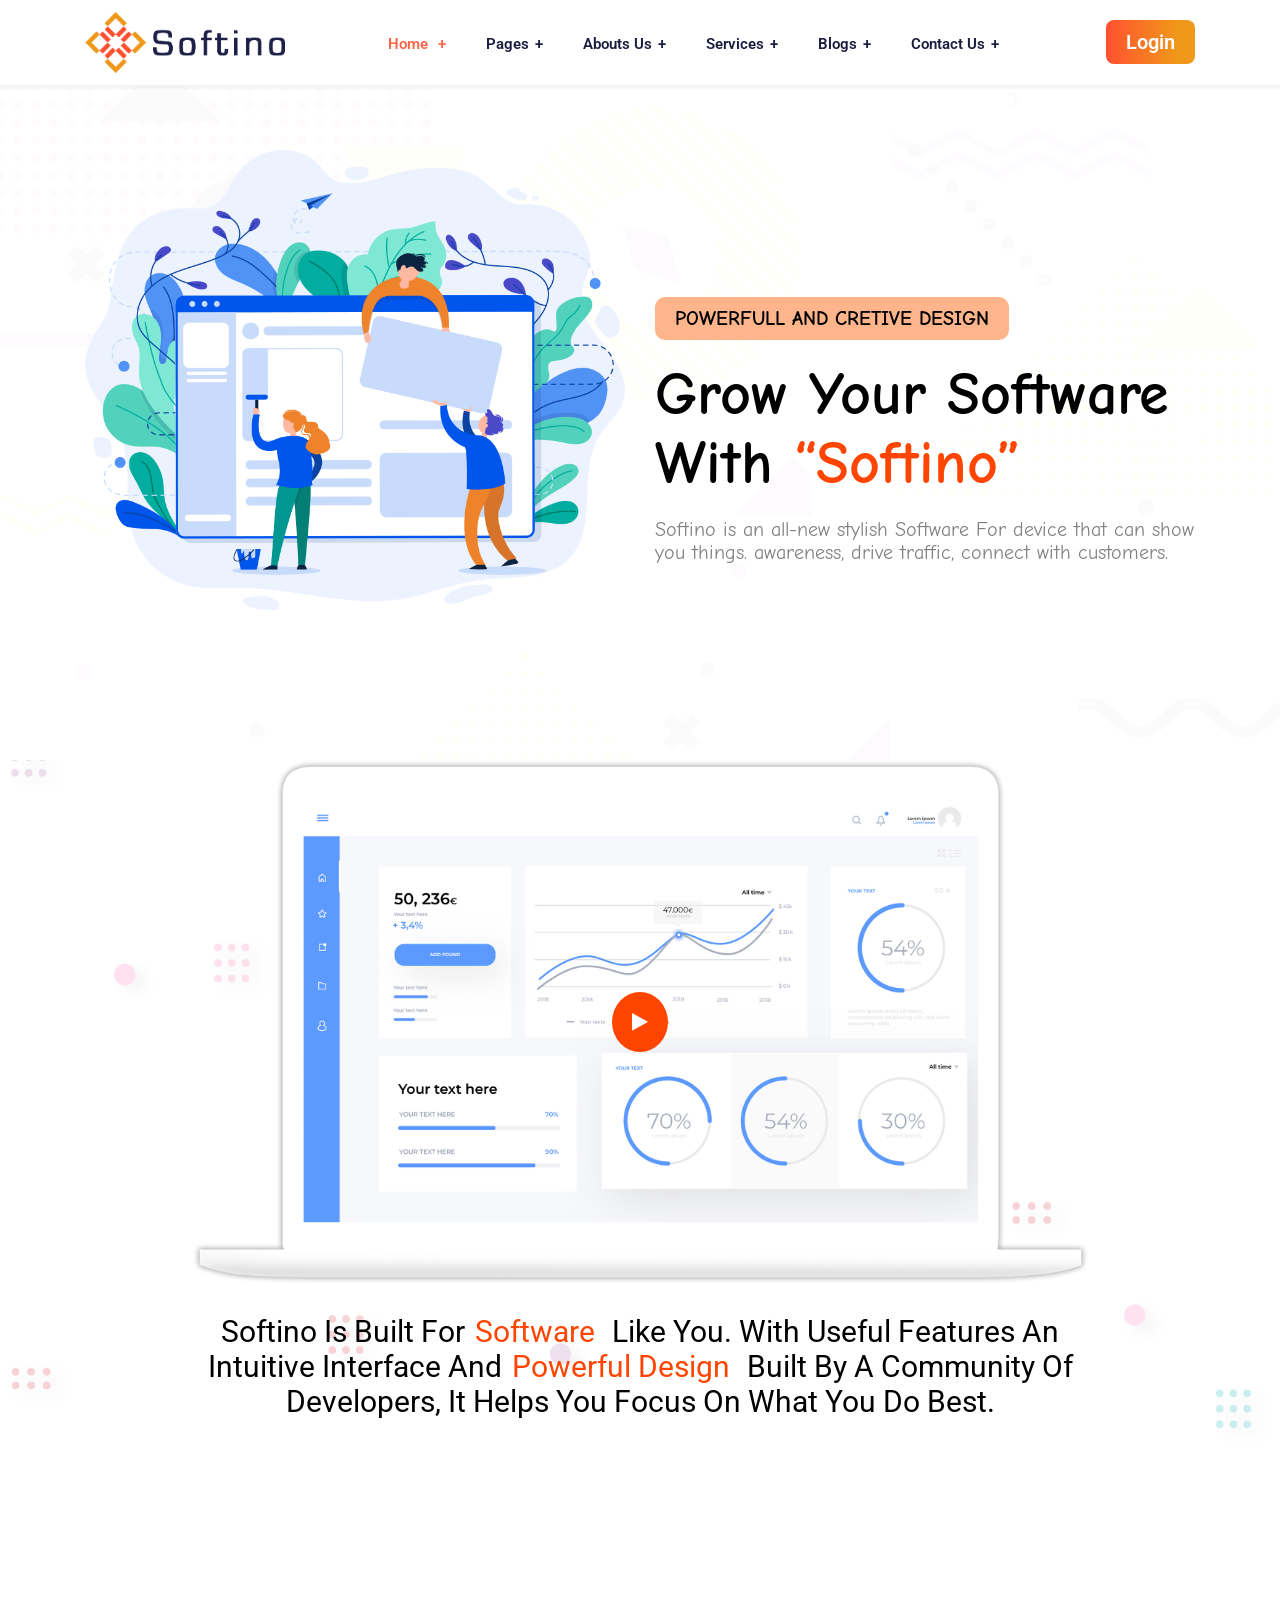
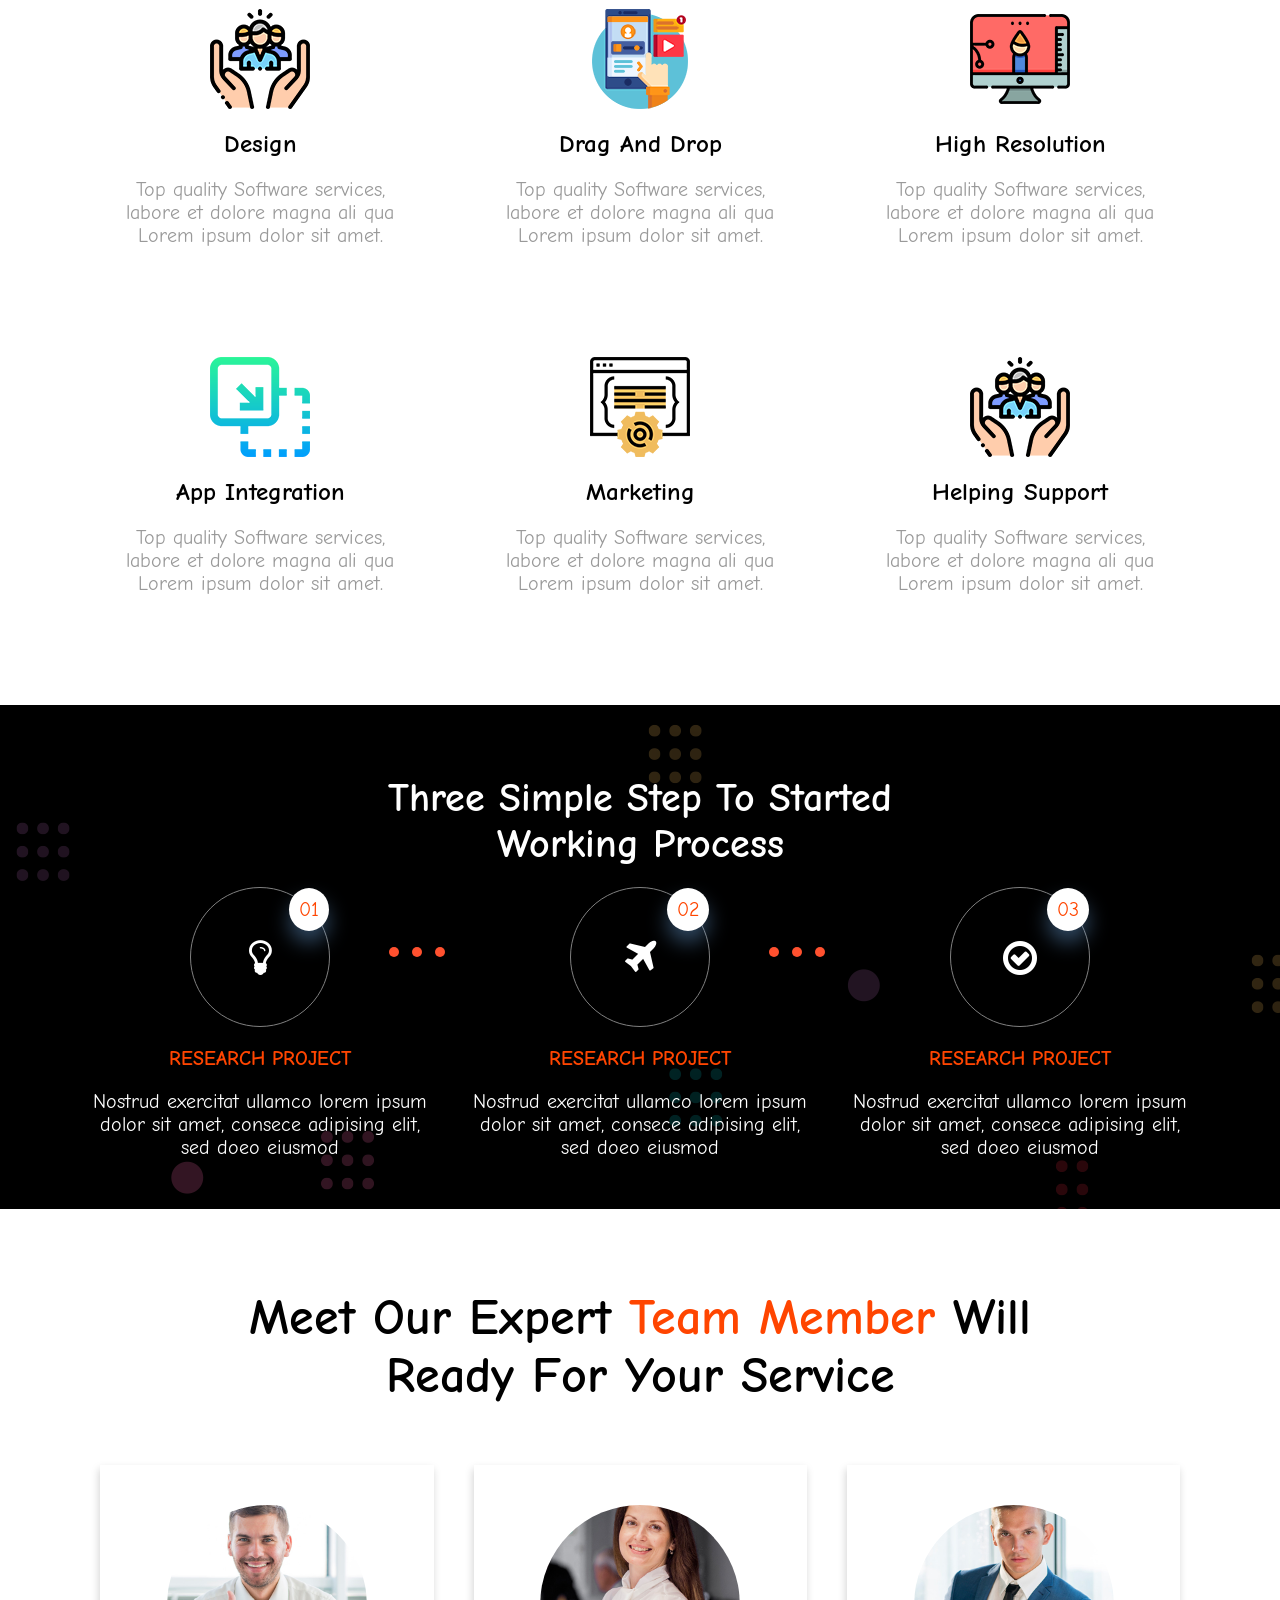
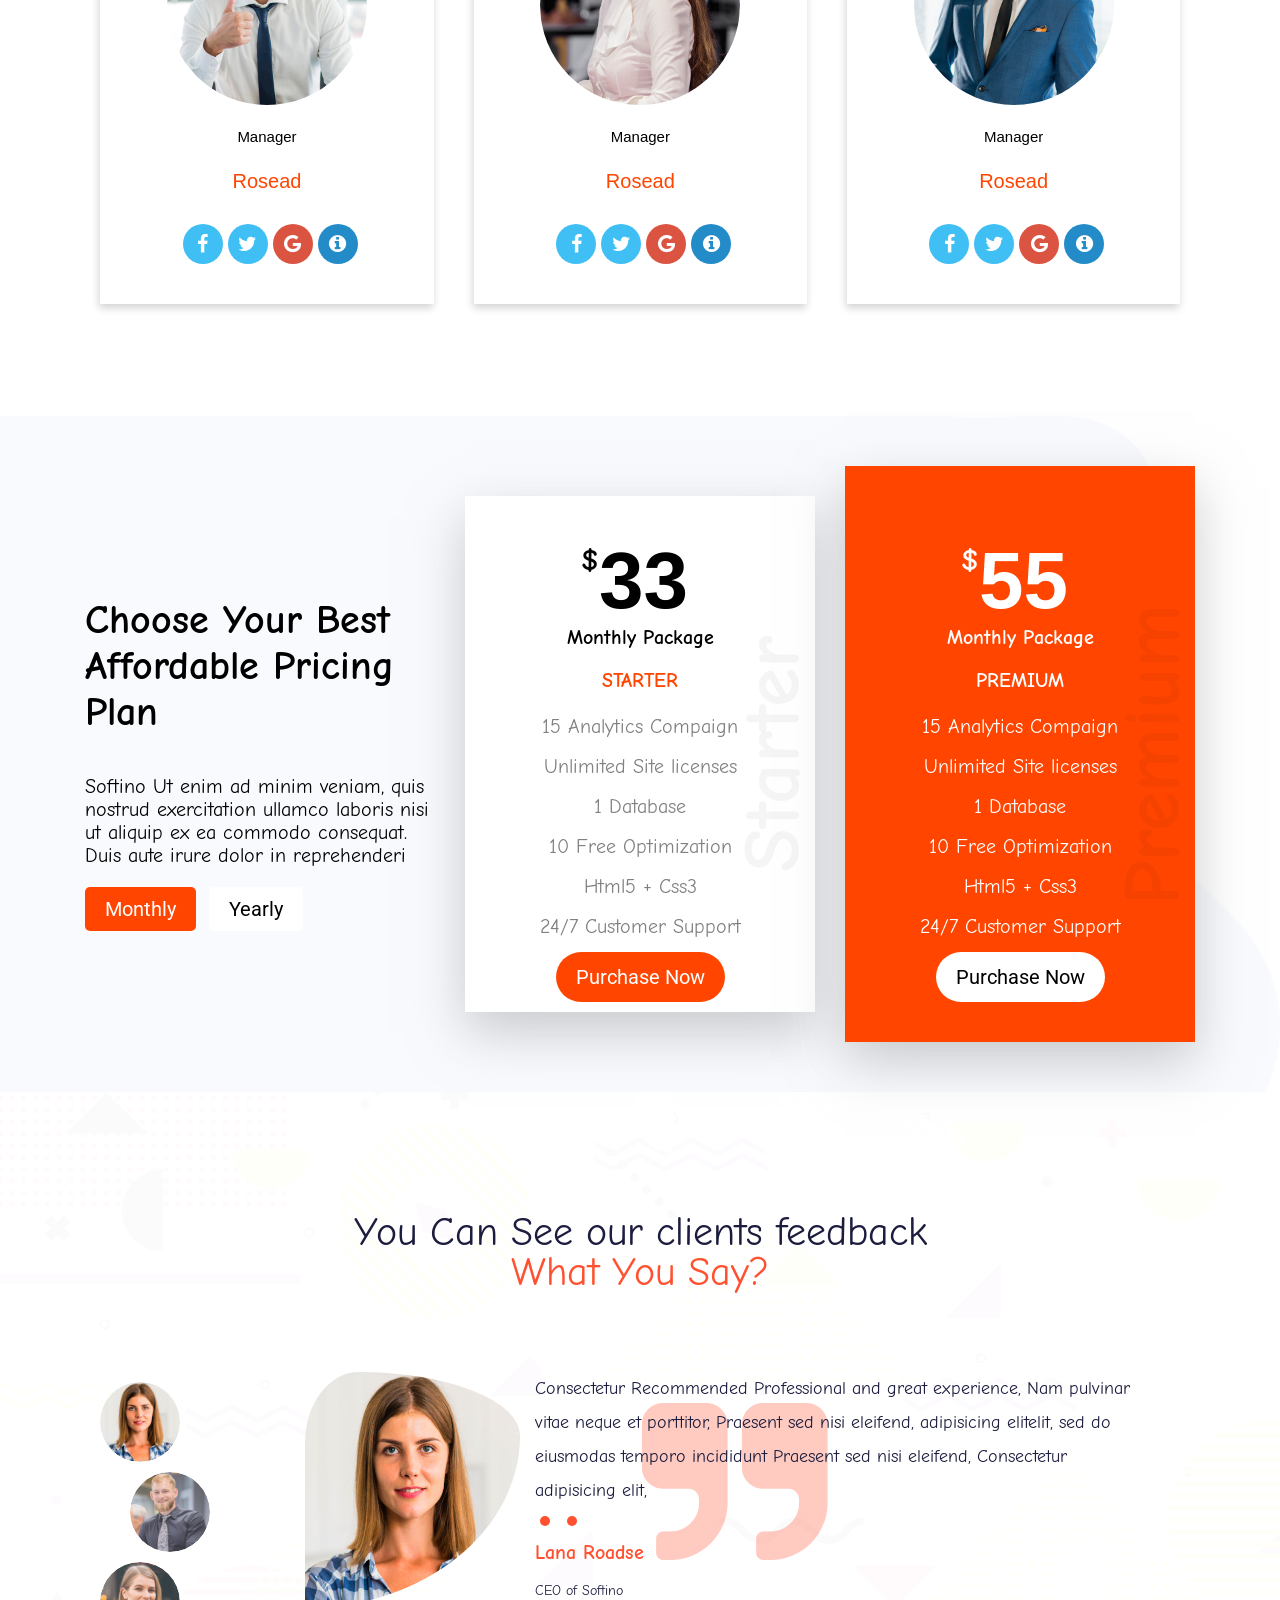
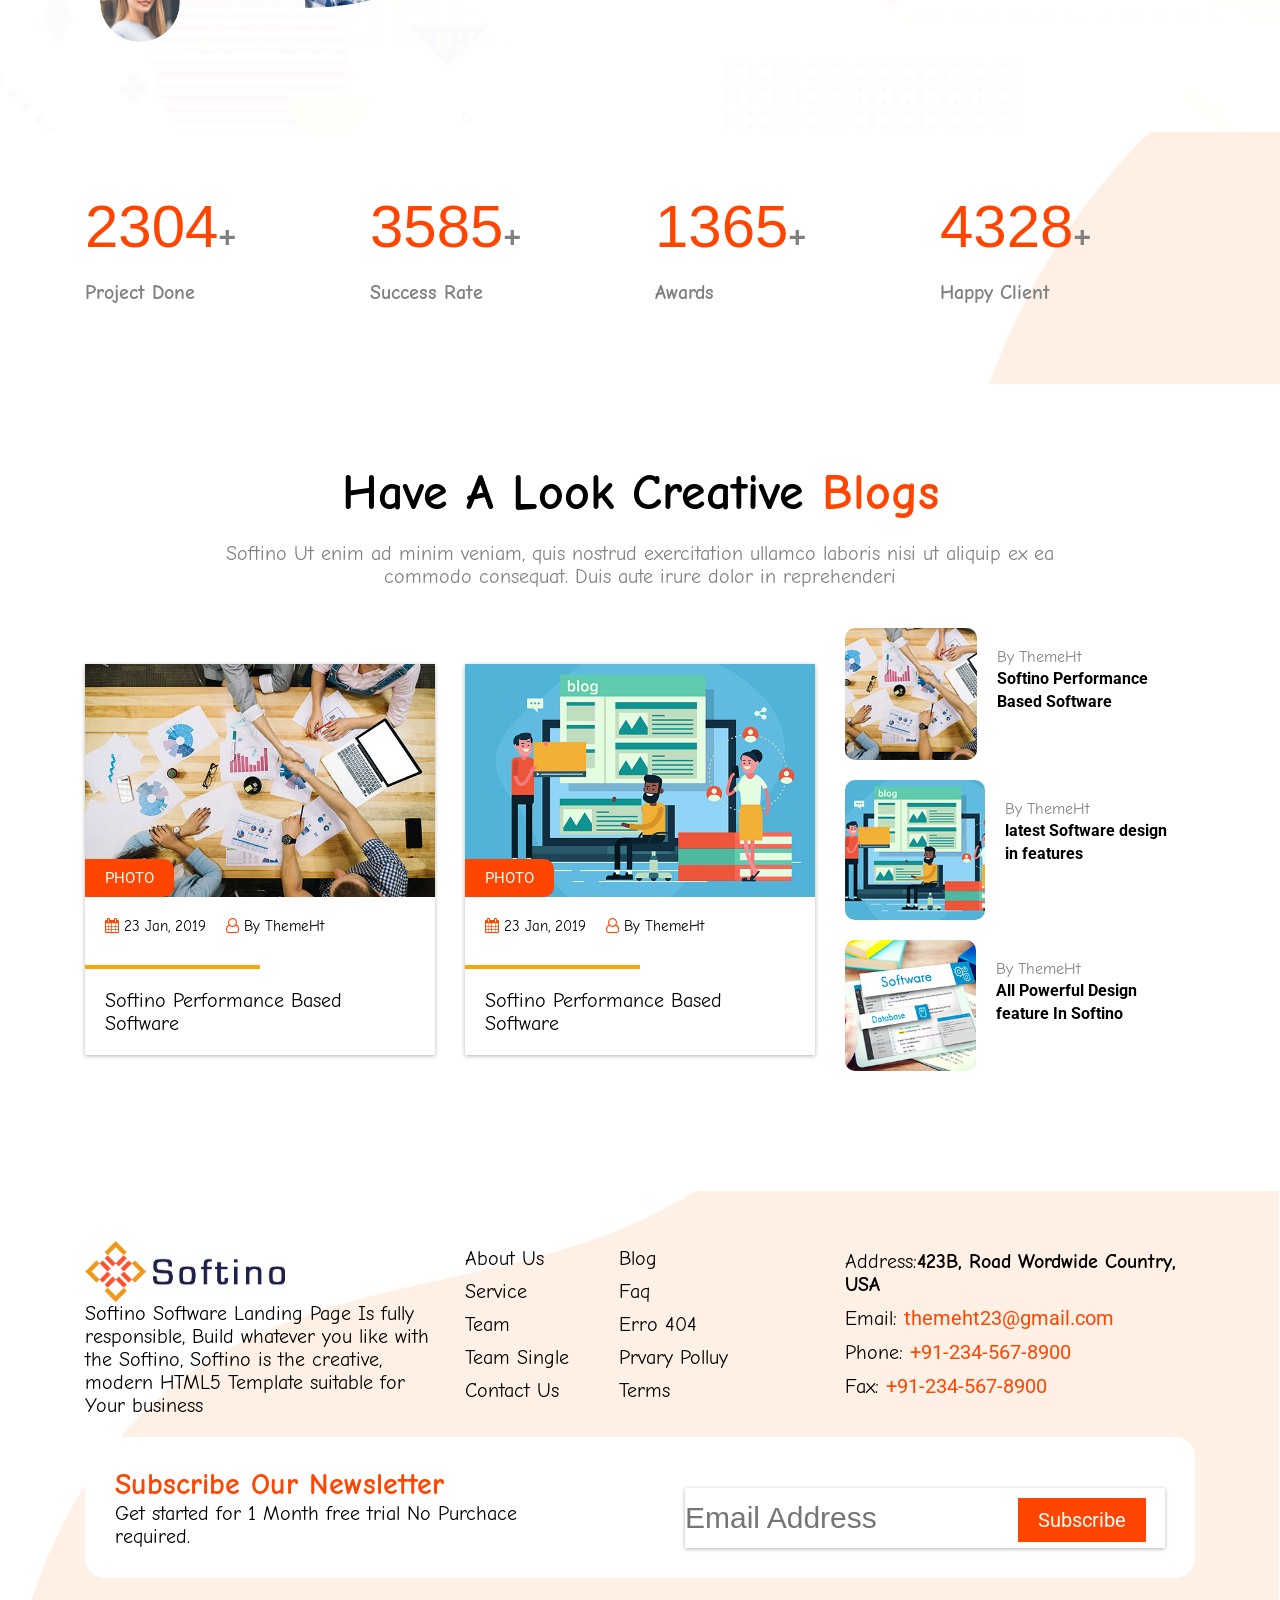
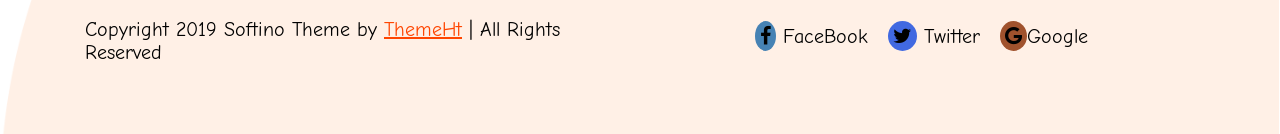
==== commit 004f831b: "UP Update" ====
--- a/index.html
+++ b/index.html
@@ -17,8 +17,12 @@
 </head>
 
 <body>
-    <div class="wrapper">
+    <div class="wrapper" id="wrapper">
+        <div class="wrapper--loading">
+            <img src="././essets/IMG/load.gif" width="10%" alt="">
+        </div>
         <!-- --- Start Header Top ----  -->
+
         <div class="" id="topcontent"></div>
         <div class="header">
             <div class="container-fluid">
@@ -82,7 +86,7 @@
                             </li>
                             <li class="list--item" id="item5">
                                 <div class="list--item-black">
-                                    <a href="">Blogs</a><a href="">+</a></div>
+                                    <a href="about.html">Blogs</a><a href="">+</a></div>
                                 <ul class="drop__menu">
                                     <li>Blog Grid 2</li>
                                     <li>Blog Left Sidebar</li>
@@ -92,7 +96,7 @@
                             </li>
                             <li class="list--item" id="item6">
                                 <div class="list--item-black">
-                                    <a href="">Contact Us</a><a href="">+</a></div>
+                                    <a href="team.html">Contact Us</a><a href="">+</a></div>
                                 <ul class="drop__menu">
                                     <li>Contact 1</li>
                                     <li>Contact 2</li>
@@ -815,6 +819,7 @@
 
 </body>
 <script src="https://ajax.googleapis.com/ajax/libs/jquery/3.4.1/jquery.min.js "></script>
+<script src="essets/JS/loading.js"></script>
 <script src="essets/JS/main.js "></script>
 <script src="essets/JS/owl.carousel.js "></script>
 
--- a/essets/CSS/style.css
+++ b/essets/CSS/style.css
@@ -66,6 +66,28 @@
     .humberger {
         display: none;
     }
+
+    .wrapper--loading {
+        position: fixed;
+        z-index: 99999;
+        width: 100%;
+        top: 0;
+        left: 0; 
+        display: flex;
+        height: 100vh;
+        transition: 0.9s;
+        background-color: rgb(0, 0, 0);
+    }
+    
+    #wrapper .wrapper--disable {        
+        opacity: 0;
+        z-index: -999;
+    }
+    
+    .wrapper .wrapper--loading img {
+        margin: auto;
+        width: 10% !important;
+    }
     /* ------------------- HEADER TOP -------------- */
     
     .header {
